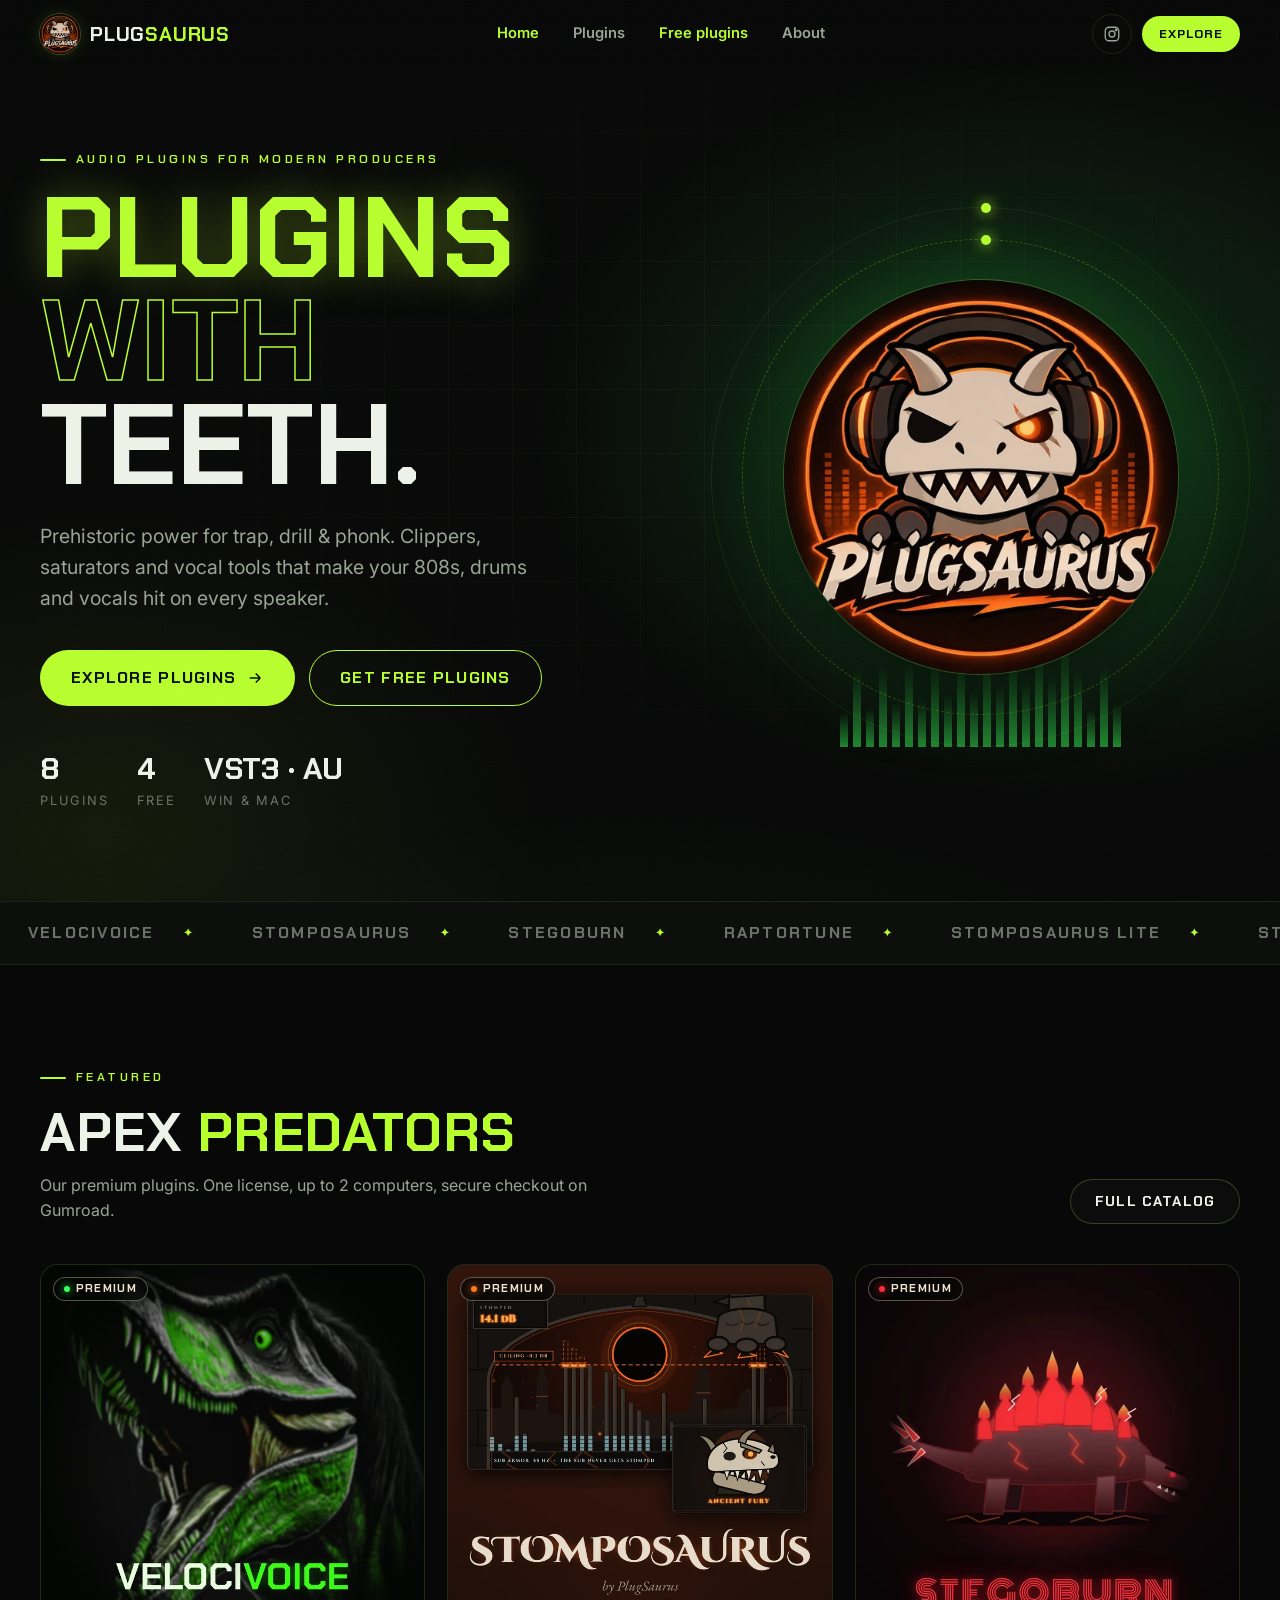
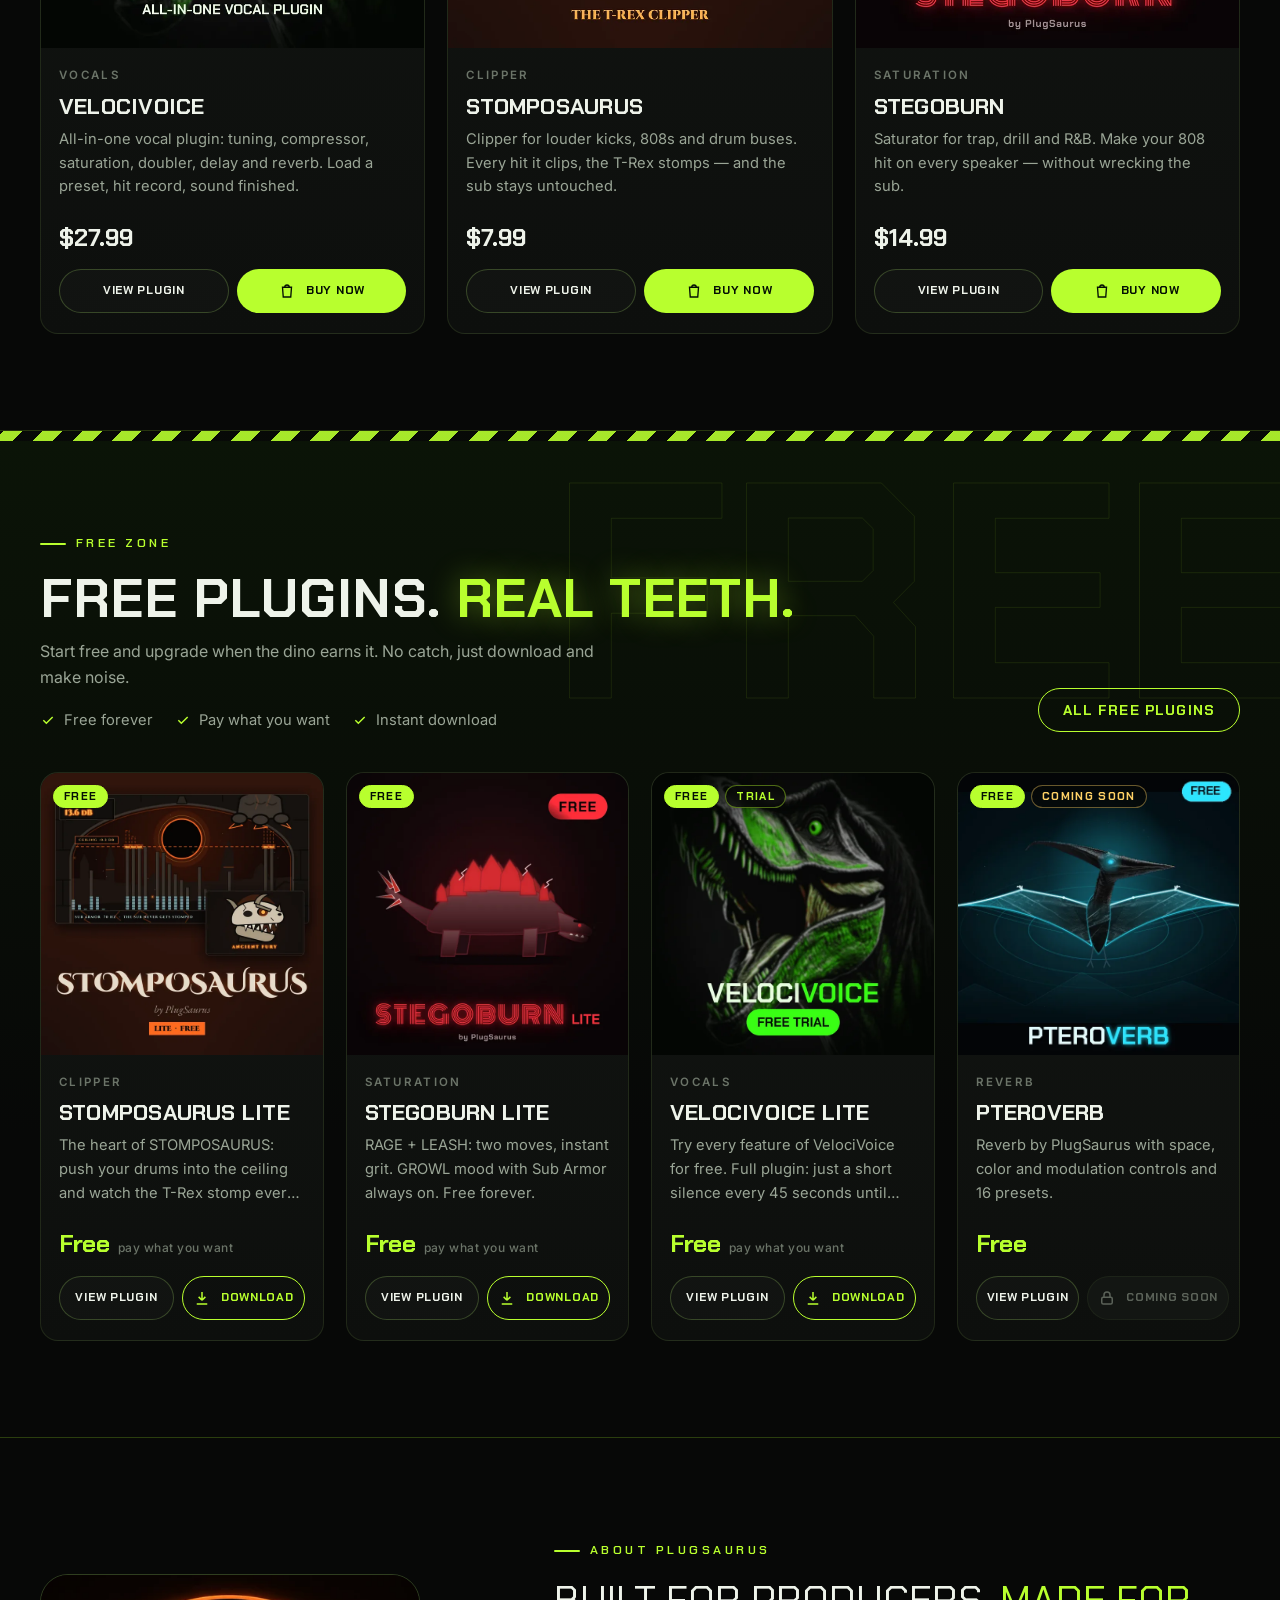
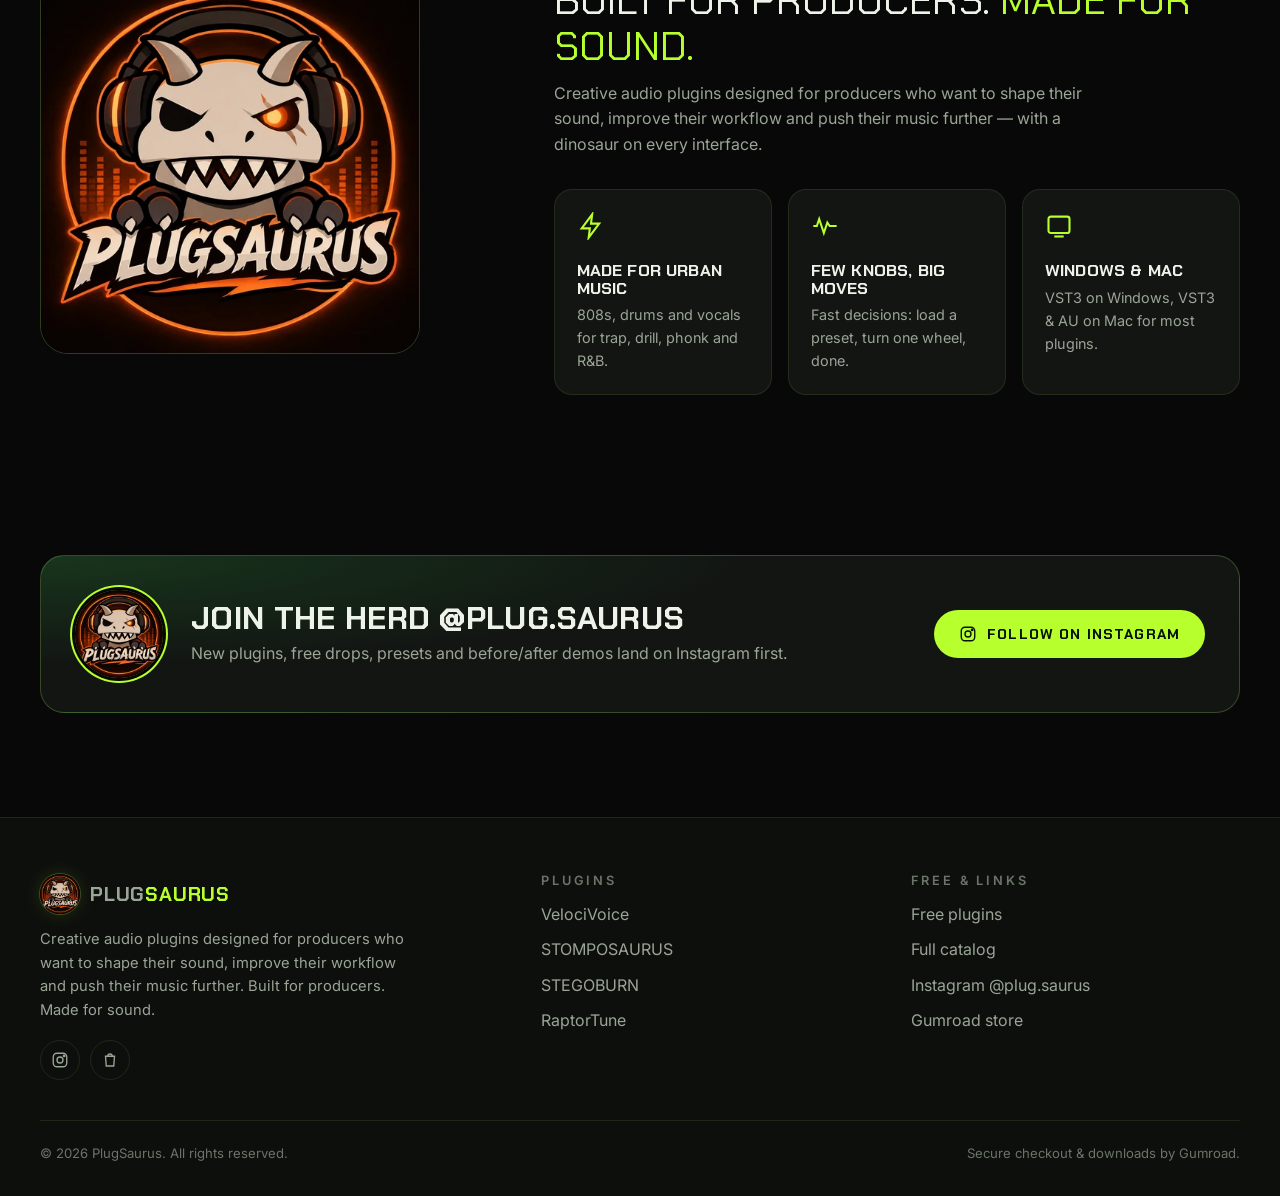
==== index.html @ f3024a9e "PlugSaurus web v1 Catalogo desde data/products.json, enlaces a Gumroad, seccion free, paginas de pro" ====
<!doctype html>
<html lang="en" class="no-js">
<head>
  <meta charset="utf-8">
  <meta name="viewport" content="width=device-width, initial-scale=1, viewport-fit=cover">
  <title>PlugSaurus — Audio plugins with teeth | VST3 & AU for trap, drill & phonk</title>
  <meta name="description" content="PlugSaurus makes dinosaur-powered audio plugins for trap, drill and phonk producers: clippers, saturators and vocal tools. Free plugins and premium VST3/AU for Windows & Mac.">
  <meta name="theme-color" content="#070807">
  <link rel="canonical" href="index.html">
  <meta property="og:type" content="website">
  <meta property="og:site_name" content="PlugSaurus">
  <meta property="og:title" content="PlugSaurus — Audio plugins with teeth">
  <meta property="og:description" content="Clippers, saturators and vocal plugins for trap, drill and phonk. Free & premium VST3/AU.">
  <meta property="og:image" content="assets/img/og-logo.jpg">
  <meta name="twitter:card" content="summary_large_image">
  <link rel="icon" type="image/png" href="assets/img/favicon.png">
  <link rel="apple-touch-icon" href="assets/img/apple-touch-icon.png">
  <link rel="preconnect" href="https://fonts.googleapis.com">
  <link rel="preconnect" href="https://fonts.gstatic.com" crossorigin>
  <link href="https://fonts.googleapis.com/css2?family=Chakra+Petch:wght@500;600;700&family=Inter:wght@400;500;600&display=swap" rel="stylesheet">
  <link rel="stylesheet" href="assets/css/styles.css">
  <link rel="preload" as="image" href="assets/img/logo-512.webp">
  <script type="application/ld+json">
  {"@context":"https://schema.org","@type":"Organization","name":"PlugSaurus","logo":"assets/img/logo-512.webp","sameAs":["https://www.instagram.com/plug.saurus/","https://dreamboyz.gumroad.com/"]}
  </script>
</head>
<body data-page="home">
  <a class="skip-link" href="#main">Skip to content</a>
  <header class="site-header" id="site-header"></header>

  <main id="main">
    <!-- HERO -->
    <section class="hero">
      <div class="hero-bg" aria-hidden="true"></div>
      <div class="container hero-grid">
        <div>
          <span class="eyebrow">Audio plugins for modern producers</span>
          <h1><span class="glow">Plugins</span><br><span class="outline">with</span> teeth.</h1>
          <p class="hero-lead">Prehistoric power for trap, drill &amp; phonk. Clippers, saturators and vocal tools that make your 808s, drums and vocals hit on every speaker.</p>
          <div class="hero-actions">
            <a class="btn btn-primary btn-lg" href="plugins.html">Explore plugins
              <svg viewBox="0 0 24 24" fill="none" stroke="currentColor" stroke-width="2" aria-hidden="true"><path d="M5 12h14m0 0-6-6m6 6-6 6"/></svg></a>
            <a class="btn btn-free btn-lg" href="free.html">Get free plugins</a>
          </div>
          <div class="hero-meta" id="hero-stats"></div>
        </div>
        <div class="hero-visual" aria-hidden="true">
          <div class="hero-ring r2"></div>
          <div class="hero-ring"></div>
          <div class="hero-logo"><img src="assets/img/logo-512.webp" alt="" width="512" height="512"></div>
          <div class="eq"></div>
        </div>
      </div>
    </section>

    <div class="marquee" aria-hidden="true"><div class="marquee-track" id="marquee"></div></div>

    <!-- DESTACADOS -->
    <section class="section">
      <div class="container">
        <div class="section-head">
          <div>
            <span class="eyebrow">Featured</span>
            <h2 class="section-title">Apex <span class="hl">predators</span></h2>
            <p class="section-sub">Our premium plugins. One license, up to 2 computers, secure checkout on Gumroad.</p>
          </div>
          <a class="btn btn-ghost" href="plugins.html">Full catalog</a>
        </div>
        <div class="grid grid-fit" id="featured-grid"><div class="skeleton"></div><div class="skeleton"></div><div class="skeleton"></div></div>
      </div>
    </section>

    <!-- FREE -->
    <section class="section free-zone">
      <div class="container">
        <div class="section-head">
          <div>
            <span class="eyebrow">Free zone</span>
            <h2 class="section-title">Free plugins. <span class="hl">Real teeth.</span></h2>
            <p class="section-sub">Start free and upgrade when the dino earns it. No catch, just download and make noise.</p>
            <div class="free-perks">
              <span><svg viewBox="0 0 24 24" fill="none" stroke="currentColor" stroke-width="2.2"><path d="m5 12.5 4.5 4.5L19 7.5"/></svg>Free forever</span>
              <span><svg viewBox="0 0 24 24" fill="none" stroke="currentColor" stroke-width="2.2"><path d="m5 12.5 4.5 4.5L19 7.5"/></svg>Pay what you want</span>
              <span><svg viewBox="0 0 24 24" fill="none" stroke="currentColor" stroke-width="2.2"><path d="m5 12.5 4.5 4.5L19 7.5"/></svg>Instant download</span>
            </div>
          </div>
          <a class="btn btn-free" href="free.html">All free plugins</a>
        </div>
        <div class="grid grid-fit" id="free-grid"></div>
      </div>
    </section>

    <!-- MARCA -->
    <section class="section" id="about">
      <div class="container about">
        <div class="about-badge reveal"><img src="assets/img/logo-512.webp" alt="PlugSaurus logo: dinosaur with headphones" width="512" height="512" loading="lazy"></div>
        <div class="reveal">
          <span class="eyebrow">About PlugSaurus</span>
          <p class="about-quote">Built for producers. <em>Made for sound.</em></p>
          <p class="section-sub">Creative audio plugins designed for producers who want to shape their sound, improve their workflow and push their music further — with a dinosaur on every interface.</p>
          <div class="pillars">
            <div class="pillar">
              <svg viewBox="0 0 24 24" fill="none" stroke="currentColor" stroke-width="1.8"><path d="M13 2 4 14h7l-1 8 9-12h-7l1-8Z"/></svg>
              <h3>Made for urban music</h3><p>808s, drums and vocals for trap, drill, phonk and R&amp;B.</p>
            </div>
            <div class="pillar">
              <svg viewBox="0 0 24 24" fill="none" stroke="currentColor" stroke-width="1.8"><path d="M2 12h3l2-6 4 12 3-9 2 3h6"/></svg>
              <h3>Few knobs, big moves</h3><p>Fast decisions: load a preset, turn one wheel, done.</p>
            </div>
            <div class="pillar">
              <svg viewBox="0 0 24 24" fill="none" stroke="currentColor" stroke-width="1.8"><rect x="3" y="4" width="18" height="14" rx="2"/><path d="M8 21h8"/></svg>
              <h3>Windows &amp; Mac</h3><p>VST3 on Windows, VST3 &amp; AU on Mac for most plugins.</p>
            </div>
          </div>
        </div>
      </div>
    </section>

    <!-- REDES -->
    <section class="section-sm">
      <div class="container" id="follow"></div>
    </section>
  </main>

  <footer class="site-footer" id="site-footer"></footer>

  <noscript><p style="text-align:center;padding:24px">Enable JavaScript to see the plugin catalog, or visit our <a href="https://dreamboyz.gumroad.com/" style="color:#b8ff2e">Gumroad store</a>.</p></noscript>
  <script src="assets/js/catalog.js" defer></script>
  <script src="assets/js/app.js" defer></script>
</body>
</html>
---- assets/css/styles.css ----
/* =========================================================
   PLUGSAURUS — hoja de estilos principal
   Colores de marca en :root. Para cambiar el verde, toca --lime.
   ========================================================= */
:root {
  --bg: #070807;
  --bg-2: #0d0f0d;
  --surface: #121512;
  --surface-2: #181c18;
  --line: rgba(190, 255, 120, 0.10);
  --line-strong: rgba(190, 255, 120, 0.22);
  --text: #eef3ea;
  --muted: #9aa596;
  --dim: #6b7468;
  --lime: #b8ff2e;
  --green: #39ff5a;
  --green-deep: #0f3d17;
  --bone: #efe3cf;
  --ember: #ff7a1a;
  --radius: 18px;
  --radius-sm: 10px;
  --shadow: 0 20px 60px -20px rgba(0, 0, 0, 0.8);
  --ease: cubic-bezier(.2, .7, .2, 1);
  --font-display: "Chakra Petch", "Arial Narrow", system-ui, sans-serif;
  --font-body: "Inter", system-ui, -apple-system, "Segoe UI", Roboto, sans-serif;
  --max: 1200px;
  color-scheme: dark;
}

*, *::before, *::after { box-sizing: border-box; }
html { scroll-behavior: smooth; -webkit-text-size-adjust: 100%; }
body {
  margin: 0;
  background: var(--bg);
  color: var(--text);
  font-family: var(--font-body);
  font-size: 16px;
  line-height: 1.6;
  -webkit-font-smoothing: antialiased;
  overflow-x: hidden;
}
body::before { /* grano sutil */
  content: ""; position: fixed; inset: 0; pointer-events: none; z-index: 100; opacity: .035;
  background-image: url("data:image/svg+xml,%3Csvg xmlns='http://www.w3.org/2000/svg' width='160' height='160'%3E%3Cfilter id='n'%3E%3CfeTurbulence type='fractalNoise' baseFrequency='.9' numOctaves='2'/%3E%3C/filter%3E%3Crect width='100%25' height='100%25' filter='url(%23n)'/%3E%3C/svg%3E");
}
img, video { max-width: 100%; display: block; }
a { color: inherit; text-decoration: none; }
button { font: inherit; color: inherit; }
h1, h2, h3, h4 { font-family: var(--font-display); line-height: 1.05; margin: 0; letter-spacing: .01em; }
p { margin: 0; }
:focus-visible { outline: 2px solid var(--lime); outline-offset: 3px; border-radius: 6px; }
::selection { background: var(--lime); color: #000; }

.container { width: min(100% - 32px, var(--max)); margin-inline: auto; }
[hidden] { display: none !important; }
.sr-only { position: absolute; width: 1px; height: 1px; overflow: hidden; clip: rect(0 0 0 0); white-space: nowrap; }
.skip-link { position: absolute; left: 16px; top: -60px; z-index: 200; background: var(--lime); color: #000; padding: 10px 16px; border-radius: 8px; font-weight: 700; }
.skip-link:focus { top: 12px; }

/* ---------- Header ---------- */
.site-header {
  position: sticky; top: 0; z-index: 50;
  backdrop-filter: blur(14px) saturate(140%);
  -webkit-backdrop-filter: blur(14px) saturate(140%);
  background: rgba(7, 8, 7, .72);
  border-bottom: 1px solid transparent;
  transition: border-color .3s, background .3s;
}
.site-header.scrolled { border-bottom-color: var(--line); background: rgba(7, 8, 7, .88); }
.nav { display: flex; align-items: center; justify-content: space-between; height: 68px; gap: 16px; }
.brand { display: flex; align-items: center; gap: 10px; font-family: var(--font-display); font-weight: 700; font-size: 1.25rem; letter-spacing: .04em; }
.brand img { width: 40px; height: 40px; border-radius: 50%; box-shadow: 0 0 0 1px var(--line-strong), 0 0 18px rgba(184, 255, 46, .15); }
.brand b { color: var(--lime); font-weight: 700; }
.nav-links { display: flex; align-items: center; gap: 6px; list-style: none; margin: 0; padding: 0; }
.nav-links a {
  display: block; padding: 8px 14px; border-radius: 999px; font-weight: 600; font-size: .92rem; color: var(--muted);
  transition: color .2s, background .2s;
}
.nav-links a:hover { color: var(--text); background: rgba(255,255,255,.04); }
.nav-links a[aria-current="page"] { color: var(--lime); }
.nav-links .free-link { color: var(--lime); }
.nav-cta { display: flex; align-items: center; gap: 10px; }
.icon-btn { display: inline-grid; place-items: center; width: 40px; height: 40px; border-radius: 50%; border: 1px solid var(--line); color: var(--muted); transition: .2s; background: none; cursor: pointer; }
.icon-btn:hover { color: var(--lime); border-color: var(--line-strong); }
.icon-btn svg { width: 18px; height: 18px; }
.menu-toggle { display: none; }

@media (max-width: 860px) {
  .menu-toggle { display: inline-grid; }
  .nav-links {
    position: fixed; inset: 68px 0 auto 0; flex-direction: column; align-items: stretch; gap: 0;
    background: var(--bg); border-bottom: 1px solid var(--line); padding: 8px 16px 20px; box-shadow: 0 30px 60px rgba(0,0,0,.6);
    transform: translateY(-8px); opacity: 0; pointer-events: none; transition: .25s var(--ease);
  }
  .nav-links.open { transform: none; opacity: 1; pointer-events: auto; }
  .nav-links a { padding: 14px 8px; border-radius: 8px; font-size: 1.05rem; border-bottom: 1px solid var(--line); }
  .nav-cta .hide-sm { display: none; }
}

/* ---------- Botones ---------- */
.btn {
  --c: var(--lime);
  position: relative; display: inline-flex; align-items: center; justify-content: center; gap: 10px;
  padding: 14px 24px; border-radius: 999px; border: 1px solid transparent;
  font-family: var(--font-display); font-weight: 700; letter-spacing: .08em; text-transform: uppercase; font-size: .9rem;
  cursor: pointer; transition: transform .2s var(--ease), box-shadow .25s, background .2s, color .2s, border-color .2s;
  white-space: nowrap; line-height: 1;
}
.btn svg { width: 18px; height: 18px; flex: none; }
.btn-primary { background: var(--c); color: #041004; box-shadow: 0 0 0 0 rgba(184,255,46,0); }
.btn-primary:hover { transform: translateY(-2px); box-shadow: 0 10px 30px -8px var(--c); }
.btn-ghost { border-color: var(--line-strong); color: var(--text); background: rgba(255,255,255,.02); }
.btn-ghost:hover { border-color: var(--c); color: var(--c); transform: translateY(-2px); }
.btn-free { background: transparent; color: var(--lime); border: 1.5px solid var(--lime); }
.btn-free:hover { background: var(--lime); color: #041004; transform: translateY(-2px); box-shadow: 0 10px 30px -8px var(--lime); }
.btn-sm { padding: 11px 16px; font-size: .78rem; }
.btn-lg { padding: 18px 30px; font-size: 1rem; }
.btn[aria-disabled="true"] { opacity: .55; cursor: not-allowed; pointer-events: none; background: var(--surface-2); color: var(--muted); border-color: var(--line); box-shadow: none; }
.btn-block { width: 100%; }

/* ---------- Badges ---------- */
.badge {
  display: inline-flex; align-items: center; gap: 6px; padding: 5px 10px; border-radius: 999px;
  font-family: var(--font-display); font-weight: 700; font-size: .7rem; letter-spacing: .12em; text-transform: uppercase; line-height: 1;
  border: 1px solid var(--line-strong); color: var(--muted); background: rgba(7,8,7,.7); backdrop-filter: blur(6px);
}
.badge-free { background: var(--lime); color: #041004; border-color: var(--lime); }
.badge-premium { color: var(--bone); border-color: rgba(239, 227, 207, .35); }
.badge-premium::before { content: ""; width: 6px; height: 6px; border-radius: 50%; background: var(--accent, var(--lime)); box-shadow: 0 0 8px var(--accent, var(--lime)); }
.badge-soon { color: #ffd166; border-color: rgba(255, 209, 102, .4); }
.badge-trial { color: var(--lime); border-color: rgba(184,255,46,.4); }

/* ---------- Secciones ---------- */
.section { padding: 96px 0; position: relative; }
.section-sm { padding: 64px 0; }
.eyebrow {
  display: inline-flex; align-items: center; gap: 10px; color: var(--lime);
  font-family: var(--font-display); font-weight: 600; letter-spacing: .28em; text-transform: uppercase; font-size: .78rem; margin-bottom: 16px;
}
.eyebrow::before { content: ""; width: 26px; height: 2px; background: currentColor; border-radius: 2px; }
.section-head { display: flex; align-items: end; justify-content: space-between; gap: 24px; margin-bottom: 40px; flex-wrap: wrap; }
.section-title { font-size: clamp(2rem, 4.6vw, 3.4rem); text-transform: uppercase; }
.section-title .hl { color: var(--lime); }
.section-sub { color: var(--muted); max-width: 560px; margin-top: 12px; }

/* ---------- Hero ---------- */
.hero { position: relative; min-height: calc(100svh - 68px); display: grid; align-items: center; overflow: hidden; padding: 56px 0 72px; }
.hero-bg { position: absolute; inset: 0; z-index: -1; }
.hero-bg::before {
  content: ""; position: absolute; inset: -20%;
  background:
    radial-gradient(40% 45% at 72% 45%, rgba(57, 255, 90, .16), transparent 70%),
    radial-gradient(35% 40% at 20% 80%, rgba(184, 255, 46, .07), transparent 70%),
    radial-gradient(60% 60% at 50% 120%, rgba(57, 255, 90, .10), transparent 70%);
  animation: drift 18s ease-in-out infinite alternate;
}
.hero-bg::after { /* rejilla */
  content: ""; position: absolute; inset: 0;
  background-image: linear-gradient(var(--line) 1px, transparent 1px), linear-gradient(90deg, var(--line) 1px, transparent 1px);
  background-size: 64px 64px; opacity: .35;
  mask-image: radial-gradient(70% 60% at 60% 40%, #000 20%, transparent 75%);
  -webkit-mask-image: radial-gradient(70% 60% at 60% 40%, #000 20%, transparent 75%);
}
@keyframes drift { to { transform: translate3d(-3%, 2%, 0) scale(1.05); } }
.hero-grid { display: grid; grid-template-columns: 1.1fr .9fr; gap: 48px; align-items: center; }
.hero h1 { font-size: clamp(3rem, 9vw, 7.2rem); text-transform: uppercase; line-height: .9; letter-spacing: -.005em; }
.hero h1 .outline { color: transparent; -webkit-text-stroke: 1.5px var(--lime); }
.hero h1 .glow { color: var(--lime); text-shadow: 0 0 40px rgba(184, 255, 46, .35); }
.hero-lead { color: var(--muted); font-size: clamp(1.05rem, 1.6vw, 1.22rem); max-width: 520px; margin: 24px 0 36px; }
.hero-actions { display: flex; gap: 14px; flex-wrap: wrap; }
.hero-meta { display: flex; gap: 28px; margin-top: 48px; flex-wrap: wrap; }
.hero-meta div { display: flex; flex-direction: column; }
.hero-meta strong { font-family: var(--font-display); font-size: 1.9rem; color: var(--text); line-height: 1; }
.hero-meta span { color: var(--dim); font-size: .8rem; letter-spacing: .14em; text-transform: uppercase; margin-top: 6px; }

.hero-visual { position: relative; aspect-ratio: 1; max-width: 520px; justify-self: center; width: 100%; }
.hero-logo {
  position: absolute; inset: 12%; border-radius: 50%; overflow: hidden;
  box-shadow: 0 0 0 1px var(--line-strong), 0 30px 80px -20px rgba(0,0,0,.9), 0 0 120px -20px rgba(57,255,90,.35);
  animation: float 7s ease-in-out infinite;
}
.hero-logo img { width: 100%; height: 100%; object-fit: cover; }
.hero-ring { position: absolute; inset: 4%; border-radius: 50%; border: 1px dashed rgba(184,255,46,.25); animation: spin 60s linear infinite; }
.hero-ring.r2 { inset: -2%; border-style: solid; border-color: rgba(184,255,46,.08); animation-duration: 90s; animation-direction: reverse; }
.hero-ring::after { content: ""; position: absolute; top: -5px; left: 50%; width: 10px; height: 10px; border-radius: 50%; background: var(--lime); box-shadow: 0 0 14px var(--lime); }
.eq { position: absolute; left: 0; right: 0; bottom: -2%; height: 22%; display: flex; align-items: end; justify-content: center; gap: 5px; z-index: -1; opacity: .5; }
.eq i { width: 8px; background: linear-gradient(to top, var(--green), transparent); border-radius: 3px 3px 0 0; animation: eq 1.4s ease-in-out infinite alternate; transform-origin: bottom; }
@keyframes eq { from { transform: scaleY(.15); } to { transform: scaleY(1); } }
@keyframes float { 50% { transform: translateY(-12px); } }
@keyframes spin { to { transform: rotate(360deg); } }

@media (max-width: 900px) {
  .hero { min-height: auto; padding-top: 32px; }
  .hero-grid { grid-template-columns: 1fr; gap: 24px; }
  .hero-visual { order: -1; max-width: 300px; }
  .hero-meta { gap: 20px; margin-top: 36px; }
}

/* ---------- Marquee ---------- */
.marquee { border-block: 1px solid var(--line); overflow: hidden; background: var(--bg-2); }
.marquee-track { display: flex; width: max-content; animation: marquee 32s linear infinite; }
.marquee span { font-family: var(--font-display); font-weight: 700; text-transform: uppercase; letter-spacing: .14em; padding: 18px 28px; color: var(--dim); white-space: nowrap; display: inline-flex; align-items: center; gap: 28px; }
.marquee span::after { content: "✦"; color: var(--lime); font-size: .8rem; }
@keyframes marquee { to { transform: translateX(-50%); } }

/* ---------- Tarjetas de producto ---------- */
.grid { display: grid; grid-template-columns: repeat(auto-fill, minmax(260px, 1fr)); gap: 22px; }
.grid-fit { grid-template-columns: repeat(auto-fit, minmax(250px, 1fr)); }
.card {
  --accent: var(--lime);
  position: relative; display: flex; flex-direction: column; border-radius: var(--radius);
  background: linear-gradient(180deg, var(--surface), var(--bg-2));
  border: 1px solid var(--line); overflow: hidden;
  transition: transform .35s var(--ease), border-color .35s, box-shadow .35s;
  isolation: isolate;
}
.card::before { /* brillo del color del plugin */
  content: ""; position: absolute; inset: -1px; z-index: -1; border-radius: inherit; opacity: 0; transition: opacity .35s;
  background: radial-gradient(120% 60% at 50% 0%, color-mix(in srgb, var(--accent) 22%, transparent), transparent 60%);
}
.card:hover { transform: translateY(-6px); border-color: color-mix(in srgb, var(--accent) 45%, transparent); box-shadow: 0 24px 60px -24px color-mix(in srgb, var(--accent) 45%, transparent); }
.card:hover::before { opacity: 1; }
.card-media { position: relative; aspect-ratio: 1; overflow: hidden; background: #000; }
.card-media img { width: 100%; height: 100%; object-fit: cover; transition: transform .6s var(--ease), filter .4s; }
.card:hover .card-media img { transform: scale(1.06); }
.card-badges { position: absolute; top: 12px; left: 12px; right: 12px; display: flex; justify-content: space-between; gap: 8px; z-index: 2; }
.card-badges .left { display: flex; gap: 6px; flex-wrap: wrap; }
.card-body { display: flex; flex-direction: column; gap: 10px; padding: 18px 18px 20px; flex: 1; }
.card-cat { color: var(--dim); font-size: .72rem; letter-spacing: .2em; text-transform: uppercase; font-weight: 600; }
.card-title { font-size: 1.4rem; text-transform: uppercase; }
.card-title a::after { content: ""; position: absolute; inset: 0; z-index: 1; } /* toda la tarjeta clicable */
.card-desc { color: var(--muted); font-size: .92rem; display: -webkit-box; -webkit-line-clamp: 3; -webkit-box-orient: vertical; overflow: hidden; }
.card-foot { margin-top: auto; padding-top: 10px; display: flex; flex-direction: column; gap: 12px; }
.price { font-family: var(--font-display); font-weight: 700; font-size: 1.5rem; color: var(--text); display: flex; align-items: baseline; gap: 8px; }
.price small { font-family: var(--font-body); font-size: .75rem; color: var(--dim); font-weight: 500; letter-spacing: .04em; }
.price.free { color: var(--lime); }
.card-actions { display: grid; grid-template-columns: 1fr 1fr; gap: 8px; position: relative; z-index: 2; }
.card-actions .btn { padding: 12px 10px; font-size: .74rem; letter-spacing: .06em; }

/* ---------- Filtros ---------- */
.filters { display: flex; flex-wrap: wrap; gap: 10px; align-items: center; margin-bottom: 28px; }
.filter-group { display: flex; flex-wrap: wrap; gap: 8px; }
.chip {
  padding: 9px 16px; border-radius: 999px; border: 1px solid var(--line); background: var(--surface); color: var(--muted);
  font-weight: 600; font-size: .86rem; cursor: pointer; transition: .2s; display: inline-flex; gap: 8px; align-items: center;
}
.chip:hover { color: var(--text); border-color: var(--line-strong); }
.chip[aria-pressed="true"] { background: var(--lime); color: #041004; border-color: var(--lime); }
.chip .n { font-size: .74rem; opacity: .7; }
.filter-sep { width: 1px; height: 26px; background: var(--line); margin: 0 6px; }
.search { margin-left: auto; position: relative; }
.search input {
  background: var(--surface); border: 1px solid var(--line); color: var(--text); border-radius: 999px; padding: 10px 16px 10px 40px; width: 220px; font: inherit; font-size: .9rem;
}
.search input:focus { outline: none; border-color: var(--lime); }
.search svg { position: absolute; left: 14px; top: 50%; transform: translateY(-50%); width: 16px; color: var(--dim); }
.empty { text-align: center; padding: 60px 0; color: var(--muted); }
@media (max-width: 700px) { .search { margin-left: 0; width: 100%; } .search input { width: 100%; } .filter-sep { display: none; } }

/* ---------- Bloque marca ---------- */
.about { display: grid; grid-template-columns: .8fr 1.2fr; gap: 56px; align-items: center; }
.about-quote { font-family: var(--font-display); font-size: clamp(1.6rem, 3.2vw, 2.5rem); line-height: 1.15; text-transform: uppercase; }
.about-quote em { font-style: normal; color: var(--lime); }
.pillars { display: grid; grid-template-columns: repeat(3, 1fr); gap: 16px; margin-top: 32px; }
.pillar { padding: 22px; border-radius: var(--radius); background: var(--surface); border: 1px solid var(--line); transition: border-color .3s, transform .3s var(--ease); }
.pillar:hover { border-color: var(--line-strong); transform: translateY(-3px); }
.pillar svg { width: 28px; height: 28px; color: var(--lime); margin-bottom: 14px; }
.pillar h3 { font-size: 1.05rem; text-transform: uppercase; margin-bottom: 6px; }
.pillar p { color: var(--muted); font-size: .9rem; }
.about-badge { position: relative; aspect-ratio: 1; max-width: 380px; border-radius: 28px; overflow: hidden; border: 1px solid var(--line-strong); }
.about-badge img { width: 100%; height: 100%; object-fit: cover; }
@media (max-width: 900px) { .about { grid-template-columns: 1fr; gap: 32px; } .pillars { grid-template-columns: 1fr; } .about-badge { max-width: 260px; } }

/* ---------- Zona FREE (identidad propia) ---------- */
.free-zone { background: linear-gradient(180deg, #0b1407, #070807 70%); border-block: 1px solid rgba(184,255,46,.18); overflow: hidden; }
.free-zone::before { /* cinta tipo precinto */
  content: ""; position: absolute; left: 0; right: 0; top: 0; height: 10px;
  background: repeating-linear-gradient(-45deg, var(--lime) 0 14px, #070807 14px 28px); opacity: .9;
}
.free-zone::after {
  content: "FREE"; position: absolute; right: -2%; top: 40px; font-family: var(--font-display); font-weight: 700;
  font-size: clamp(8rem, 24vw, 22rem); line-height: .8; color: transparent; -webkit-text-stroke: 1px rgba(184,255,46,.09); pointer-events: none; z-index: 0;
}
.free-zone > .container { position: relative; z-index: 1; }
.free-zone .section-title .hl { text-shadow: 0 0 30px rgba(184,255,46,.4); }
.free-perks { display: flex; flex-wrap: wrap; gap: 10px 22px; margin-top: 18px; color: var(--muted); font-size: .92rem; }
.free-perks span { display: inline-flex; align-items: center; gap: 8px; }
.free-perks svg { width: 16px; height: 16px; color: var(--lime); }

/* Tarjeta FREE grande (pagina Free) */
.free-card {
  --accent: var(--lime);
  display: grid; grid-template-columns: 1.15fr 1fr; border-radius: 24px; overflow: hidden;
  border: 1px solid rgba(184,255,46,.2); background: linear-gradient(135deg, #0e1709, #0a0b0a 60%);
  transition: transform .35s var(--ease), box-shadow .35s, border-color .35s;
}
.free-card + .free-card { margin-top: 28px; }
.free-card:hover { transform: translateY(-4px); border-color: color-mix(in srgb, var(--accent) 50%, transparent); box-shadow: 0 30px 70px -30px color-mix(in srgb, var(--accent) 50%, transparent); }
.free-card-media { position: relative; background: #000; min-height: 260px; }
.free-card-media img { width: 100%; height: 100%; object-fit: cover; }
.free-card-body { padding: 34px; display: flex; flex-direction: column; gap: 14px; }
.free-card-body h2 { font-size: clamp(1.7rem, 3vw, 2.4rem); text-transform: uppercase; }
.free-card-body .feat { list-style: none; padding: 0; margin: 4px 0 8px; display: grid; gap: 8px; }
.free-card-body .feat li { display: flex; gap: 10px; color: var(--muted); font-size: .93rem; }
.free-card-body .feat svg { flex: none; width: 18px; height: 18px; color: var(--lime); margin-top: 3px; }
.free-card-body .actions { display: flex; gap: 10px; flex-wrap: wrap; margin-top: auto; }
.free-card .upgrade { font-size: .86rem; color: var(--dim); }
.free-card .upgrade a { color: var(--text); border-bottom: 1px solid var(--line-strong); }
.free-card .upgrade a:hover { color: var(--lime); border-color: var(--lime); }
@media (max-width: 860px) { .free-card { grid-template-columns: 1fr; } .free-card-body { padding: 24px; } .free-card-media { min-height: 0; aspect-ratio: 16/9; } }

/* ---------- CTA Instagram ---------- */
.follow {
  display: grid; grid-template-columns: auto 1fr auto; gap: 28px; align-items: center; padding: 34px; border-radius: 24px;
  background: radial-gradient(120% 140% at 0% 0%, rgba(57,255,90,.14), transparent 50%), var(--surface);
  border: 1px solid var(--line-strong);
}
.follow img { width: 88px; height: 88px; border-radius: 50%; box-shadow: 0 0 0 3px var(--bg), 0 0 0 5px var(--lime); }
.follow h3 { font-size: clamp(1.4rem, 2.6vw, 2rem); text-transform: uppercase; }
.follow p { color: var(--muted); margin-top: 6px; }
@media (max-width: 760px) { .follow { grid-template-columns: 1fr; text-align: center; justify-items: center; padding: 28px 20px; } }

/* ---------- Pagina de producto ---------- */
.crumbs { display: flex; gap: 8px; color: var(--dim); font-size: .85rem; padding: 24px 0 0; flex-wrap: wrap; }
.crumbs a:hover { color: var(--lime); }
.product-hero { --accent: var(--lime); position: relative; padding: 28px 0 64px; }
.product-hero::before {
  content: ""; position: absolute; inset: -80px 0 0; z-index: -1; pointer-events: none;
  background: radial-gradient(50% 50% at 30% 30%, color-mix(in srgb, var(--accent) 16%, transparent), transparent 70%);
}
.product-grid { display: grid; grid-template-columns: 1.35fr 1fr; gap: 48px; align-items: start; }
.gallery-main { position: relative; border-radius: var(--radius); overflow: hidden; border: 1px solid var(--line); background: #000; aspect-ratio: 16/9; box-shadow: var(--shadow); }
.gallery-main img { width: 100%; height: 100%; object-fit: contain; transition: opacity .3s; }
.gallery-thumbs { display: flex; gap: 10px; margin-top: 12px; overflow-x: auto; padding-bottom: 4px; }
.gallery-thumbs button { flex: none; width: 110px; aspect-ratio: 16/9; border-radius: 10px; overflow: hidden; border: 2px solid transparent; padding: 0; background: #000; cursor: pointer; opacity: .6; transition: .2s; }
.gallery-thumbs button:hover { opacity: 1; }
.gallery-thumbs button[aria-current="true"] { border-color: var(--accent); opacity: 1; }
.gallery-thumbs img { width: 100%; height: 100%; object-fit: cover; }
.product-info { position: sticky; top: 92px; display: flex; flex-direction: column; gap: 18px; }
.product-info h1 { font-size: clamp(2.4rem, 5vw, 3.8rem); text-transform: uppercase; }
.product-tagline { font-family: var(--font-display); color: var(--accent); font-size: 1.15rem; text-transform: uppercase; letter-spacing: .04em; }
.product-desc { color: var(--muted); }
.buy-box { padding: 22px; border-radius: var(--radius); background: var(--surface); border: 1px solid var(--line); display: flex; flex-direction: column; gap: 14px; }
.buy-box .price { font-size: 2.2rem; }
.buy-box .secure { display: flex; gap: 8px; align-items: center; color: var(--dim); font-size: .8rem; }
.buy-box .secure svg { width: 15px; height: 15px; }
.buy-box .alt { font-size: .88rem; color: var(--muted); }
.buy-box .alt a { color: var(--lime); font-weight: 600; }
.chips { display: flex; flex-wrap: wrap; gap: 8px; }
.tag { padding: 6px 12px; border-radius: 8px; background: var(--surface-2); border: 1px solid var(--line); font-size: .8rem; color: var(--muted); font-weight: 500; }
.tag.os { color: var(--text); }
@media (max-width: 960px) { .product-grid { grid-template-columns: 1fr; gap: 28px; } .product-info { position: static; } }

.detail-grid { display: grid; grid-template-columns: 1.2fr 1fr; gap: 28px; }
.panel { padding: 30px; border-radius: var(--radius); background: var(--surface); border: 1px solid var(--line); }
.panel h2 { font-size: 1.4rem; text-transform: uppercase; margin-bottom: 18px; display: flex; align-items: center; gap: 12px; }
.panel h2::before { content: ""; width: 10px; height: 10px; border-radius: 2px; background: var(--accent, var(--lime)); transform: rotate(45deg); box-shadow: 0 0 12px var(--accent, var(--lime)); }
.features { list-style: none; padding: 0; margin: 0; display: grid; gap: 12px; }
.features li { display: flex; gap: 12px; color: var(--muted); }
.features li svg { flex: none; width: 20px; height: 20px; color: var(--accent, var(--lime)); margin-top: 2px; }
.features li strong { color: var(--text); font-weight: 600; }
.spec { display: grid; gap: 16px; }
.spec dt { color: var(--dim); font-size: .74rem; letter-spacing: .2em; text-transform: uppercase; font-weight: 600; margin-bottom: 6px; }
.spec dd { margin: 0; }
.note { font-size: .86rem; color: var(--muted); padding: 12px 14px; border-radius: 10px; background: rgba(255, 209, 102, .06); border: 1px solid rgba(255, 209, 102, .18); }
@media (max-width: 860px) { .detail-grid { grid-template-columns: 1fr; } .panel { padding: 22px; } }

.videos { display: flex; flex-wrap: wrap; gap: 20px; align-items: flex-start; }
.video-card { border-radius: var(--radius); overflow: hidden; background: #000; border: 1px solid var(--line); margin: 0; }
.video-card video { width: 100%; background: #000; }
.video-card.vertical { width: min(300px, 100%); }
.video-card.vertical video { aspect-ratio: 9/16; object-fit: cover; }
.video-card.horizontal { flex: 1 1 520px; max-width: 820px; }
.video-card.horizontal video { aspect-ratio: 16/9; }
.video-card figcaption { padding: 12px 16px; font-size: .86rem; color: var(--muted); font-weight: 500; }
@media (max-width: 640px) { .video-card.vertical { width: calc(50% - 10px); } .video-card.vertical:only-child { width: min(300px, 100%); } }

.tabs { display: inline-flex; gap: 4px; padding: 4px; border-radius: 999px; background: var(--bg-2); border: 1px solid var(--line); margin-bottom: 18px; }
.tabs button { border: 0; background: none; padding: 8px 18px; border-radius: 999px; cursor: pointer; color: var(--muted); font-weight: 600; font-size: .88rem; }
.tabs button[aria-selected="true"] { background: var(--accent, var(--lime)); color: #041004; }
.steps { counter-reset: s; list-style: none; padding: 0; margin: 0; display: grid; gap: 14px; }
.steps li { counter-increment: s; display: grid; grid-template-columns: 34px 1fr; gap: 12px; color: var(--muted); }
.steps li::before { content: counter(s); display: grid; place-items: center; width: 30px; height: 30px; border-radius: 8px; background: var(--surface-2); border: 1px solid var(--line-strong); color: var(--text); font-family: var(--font-display); font-weight: 700; }
.steps strong { color: var(--text); }

.sticky-buy {
  position: fixed; left: 0; right: 0; bottom: 0; z-index: 40; padding: 12px 16px calc(12px + env(safe-area-inset-bottom));
  background: rgba(7,8,7,.94); backdrop-filter: blur(10px); border-top: 1px solid var(--line);
  display: none; align-items: center; justify-content: space-between; gap: 12px; transform: translateY(100%); transition: transform .3s var(--ease);
}
.sticky-buy.show { transform: none; }
.sticky-buy .name { font-family: var(--font-display); font-weight: 700; text-transform: uppercase; line-height: 1.1; }
.sticky-buy .price { font-size: 1.05rem; }
@media (max-width: 960px) { .sticky-buy { display: flex; } body.has-sticky { padding-bottom: 76px; } }

/* ---------- Footer ---------- */
.site-footer { border-top: 1px solid var(--line); padding: 56px 0 32px; background: var(--bg-2); margin-top: 40px; }
.footer-grid { display: grid; grid-template-columns: 1.4fr 1fr 1fr; gap: 40px; }
.footer-grid h4 { font-size: .8rem; letter-spacing: .22em; text-transform: uppercase; color: var(--dim); margin-bottom: 14px; font-family: var(--font-body); font-weight: 600; }
.footer-grid ul { list-style: none; padding: 0; margin: 0; display: grid; gap: 10px; }
.footer-grid a { color: var(--muted); transition: color .2s; }
.footer-grid a:hover { color: var(--lime); }
.footer-about p { color: var(--muted); font-size: .92rem; margin-top: 14px; max-width: 380px; }
.socials { display: flex; gap: 10px; margin-top: 18px; }
.footer-bottom { margin-top: 40px; padding-top: 22px; border-top: 1px solid var(--line); display: flex; justify-content: space-between; gap: 16px; flex-wrap: wrap; color: var(--dim); font-size: .82rem; }
@media (max-width: 760px) { .footer-grid { grid-template-columns: 1fr 1fr; } .footer-about { grid-column: 1 / -1; } }

/* ---------- Page header (catalogo / free) ---------- */
.page-head { padding: 64px 0 40px; position: relative; }
.page-head h1 { font-size: clamp(2.6rem, 7vw, 5.4rem); text-transform: uppercase; line-height: .95; }
.page-head h1 .hl { color: var(--lime); }
.page-head p { color: var(--muted); max-width: 620px; margin-top: 18px; font-size: 1.08rem; }

/* ---------- Reveal ---------- */
.reveal { opacity: 0; transform: translateY(24px); transition: opacity .8s var(--ease), transform .8s var(--ease); }
.reveal.in { opacity: 1; transform: none; }
.no-js .reveal, .no-io .reveal { opacity: 1; transform: none; }

/* ---------- Skeleton ---------- */
.skeleton { border-radius: var(--radius); background: linear-gradient(90deg, var(--surface) 0%, var(--surface-2) 50%, var(--surface) 100%); background-size: 200% 100%; animation: sk 1.4s infinite; min-height: 420px; border: 1px solid var(--line); }
@keyframes sk { to { background-position: -200% 0; } }

.error-box { padding: 40px; text-align: center; border: 1px dashed var(--line-strong); border-radius: var(--radius); color: var(--muted); }

@media (prefers-reduced-motion: reduce) {
  *, *::before, *::after { animation: none !important; transition: none !important; scroll-behavior: auto !important; }
  .reveal { opacity: 1; transform: none; }
}
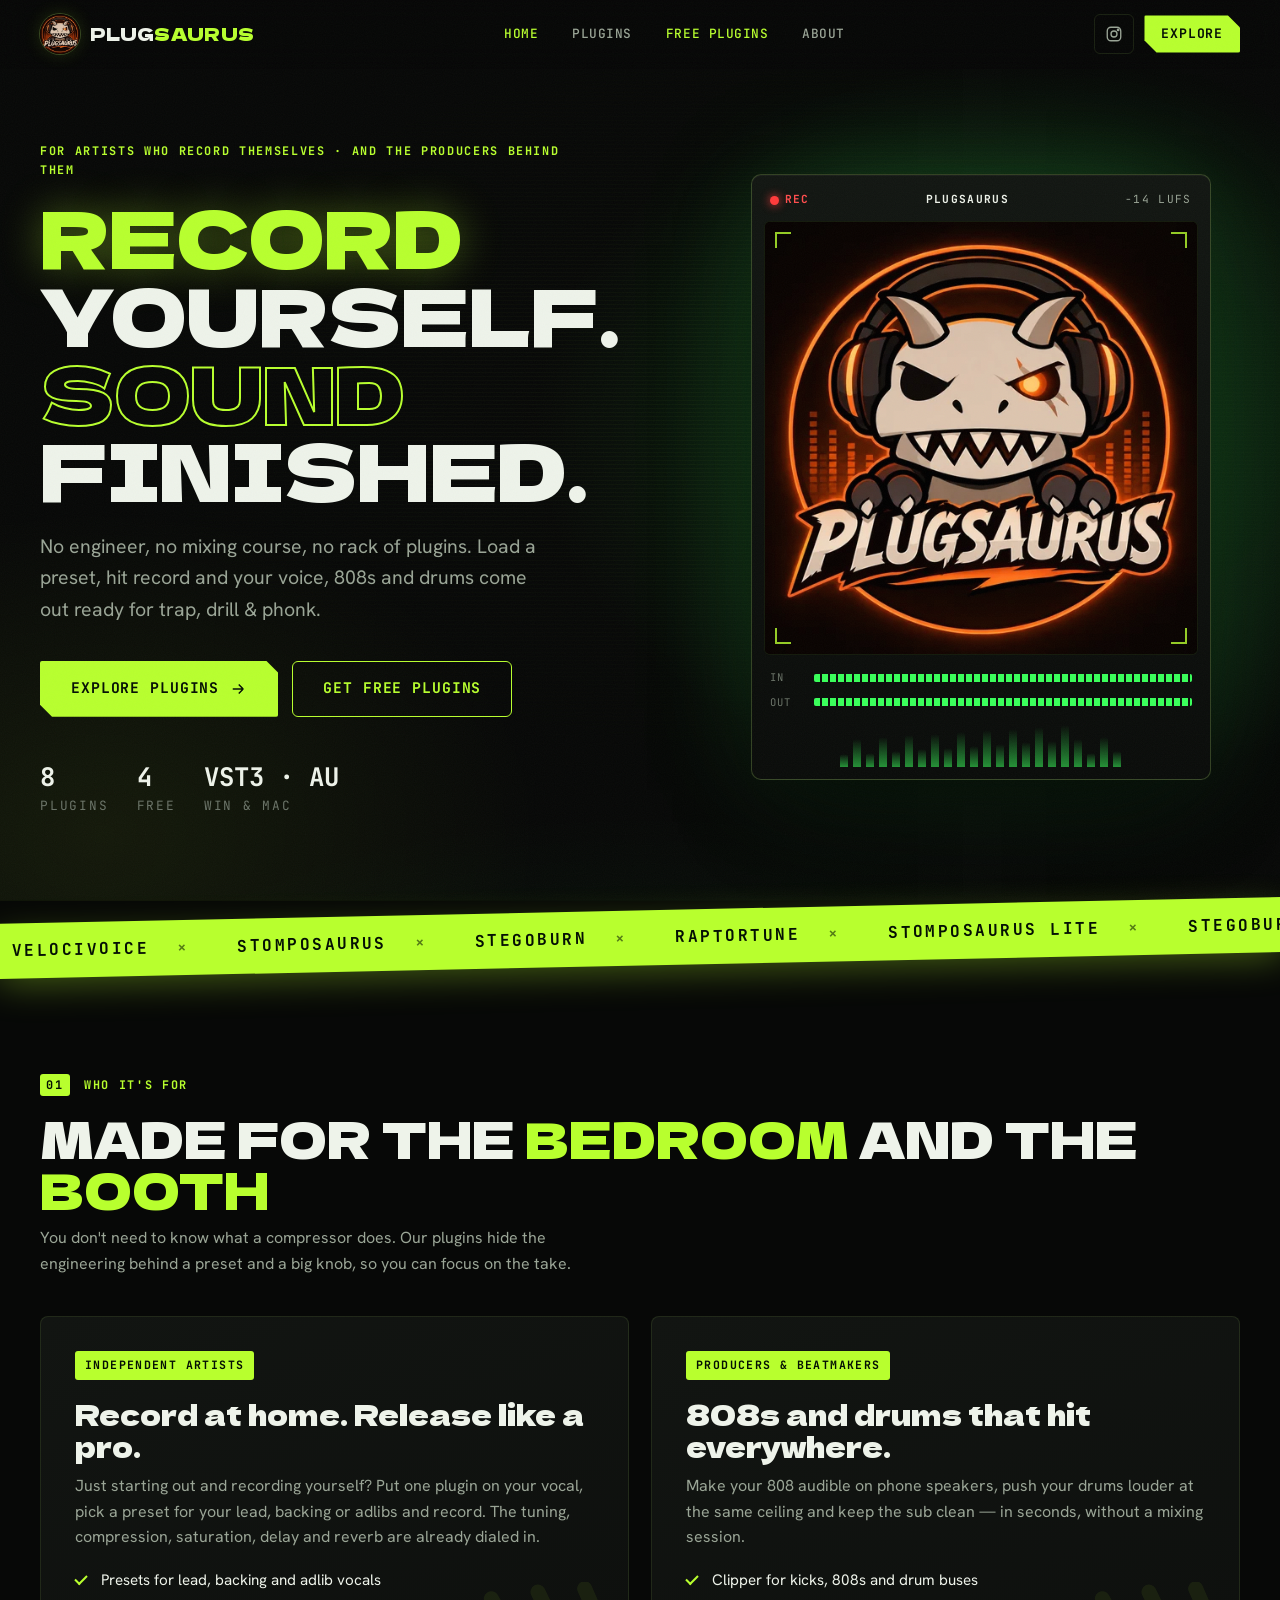
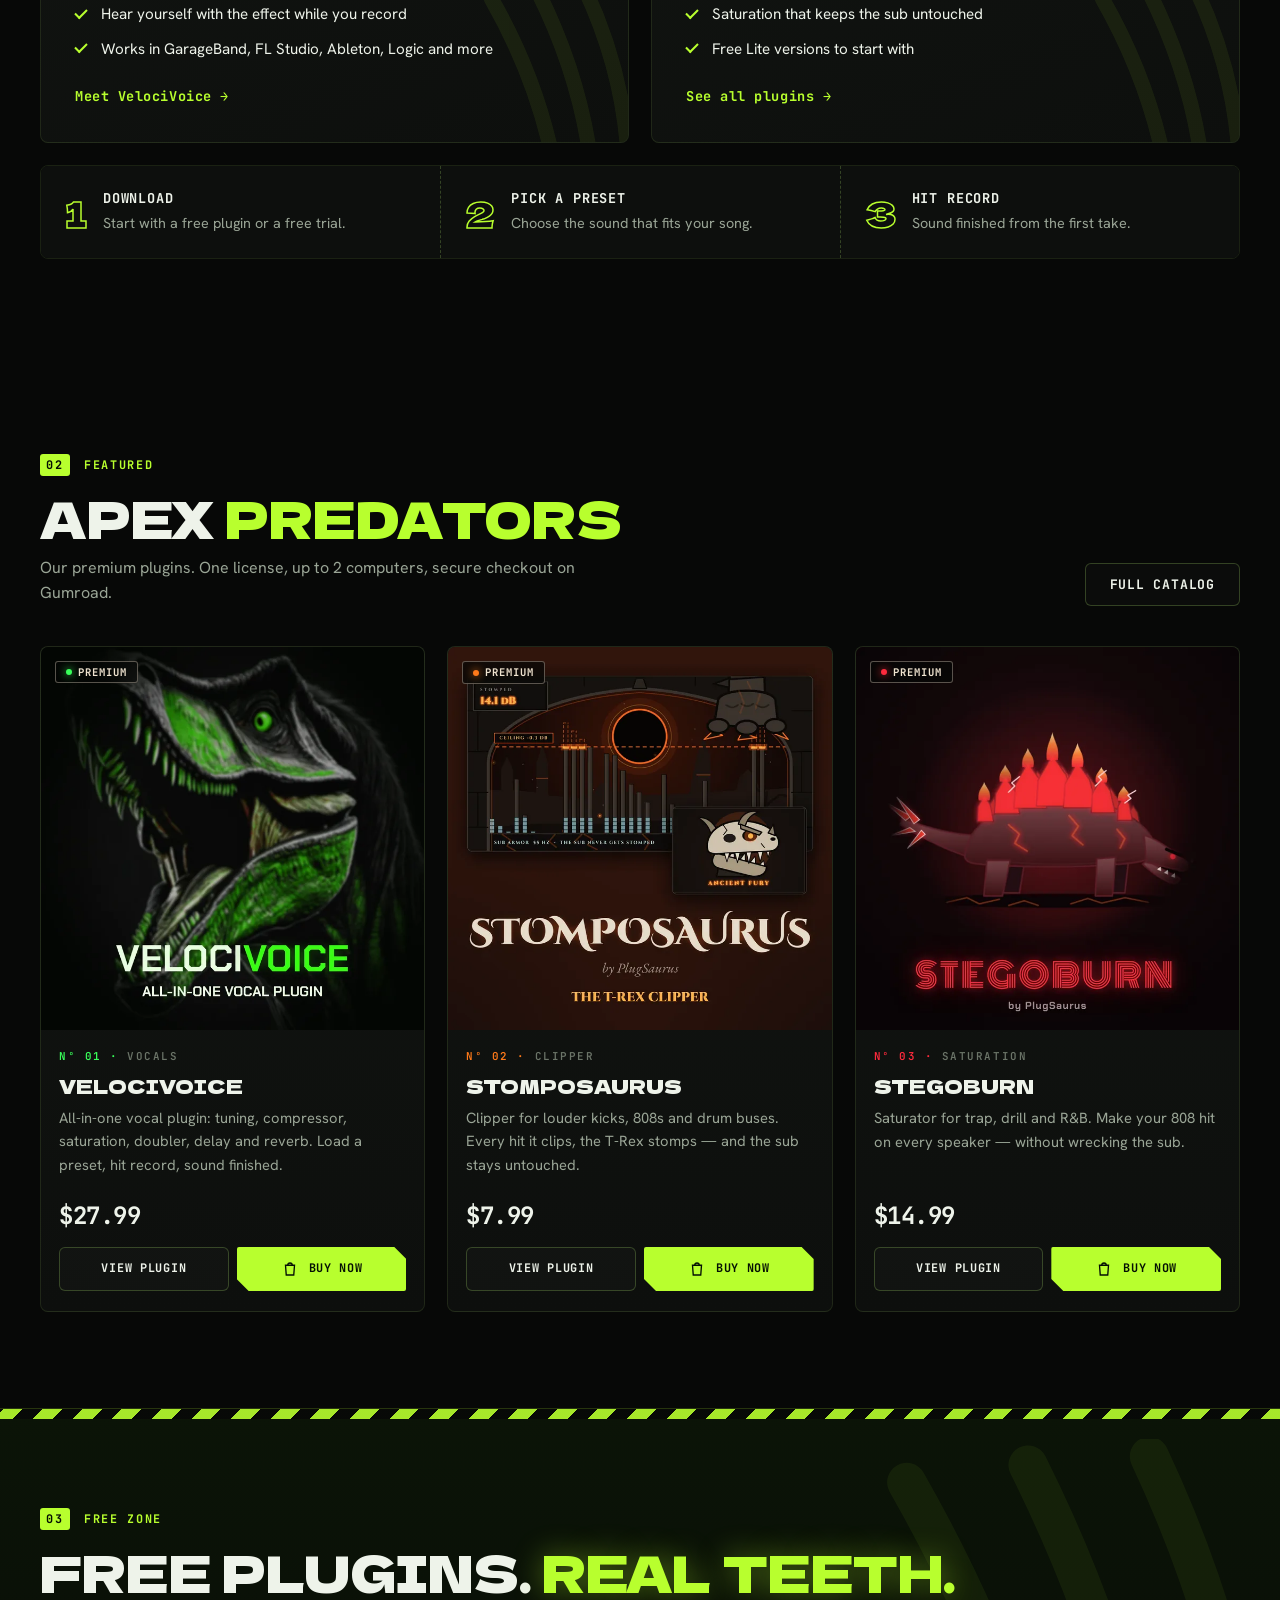
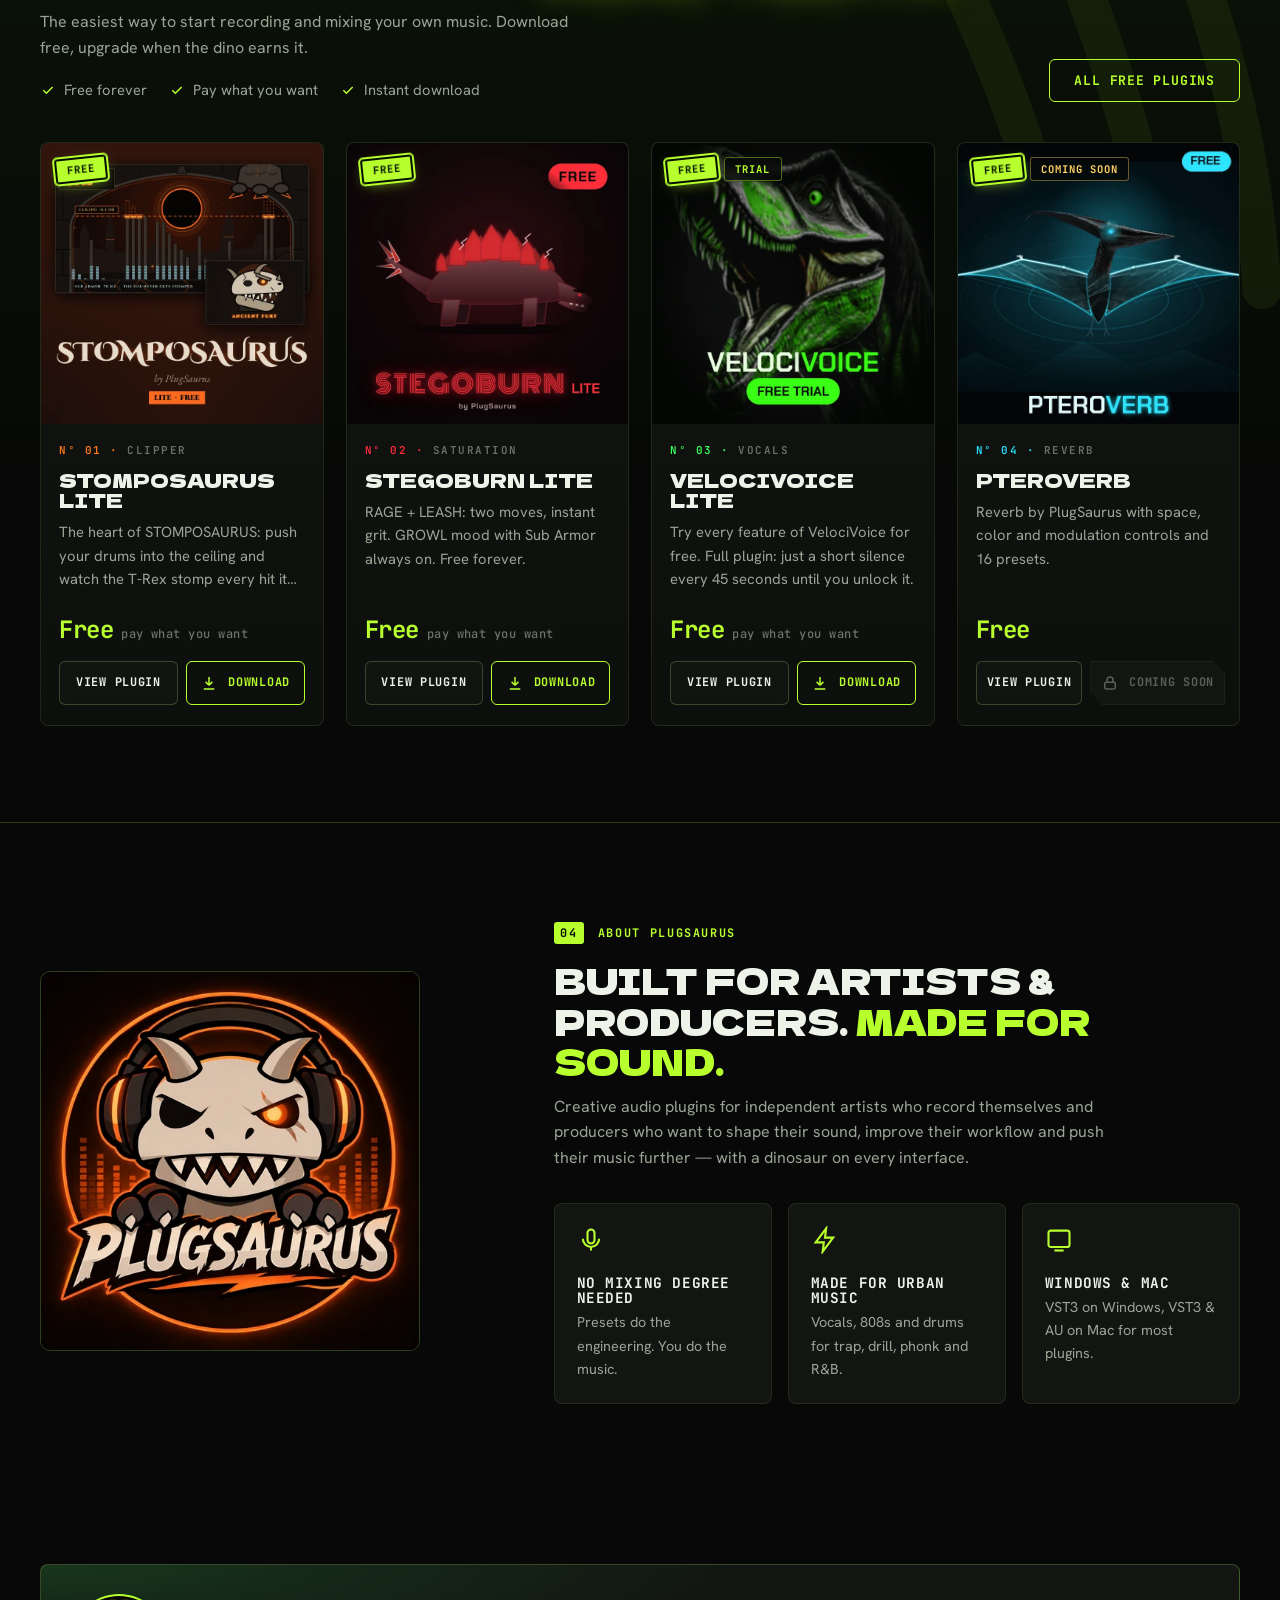
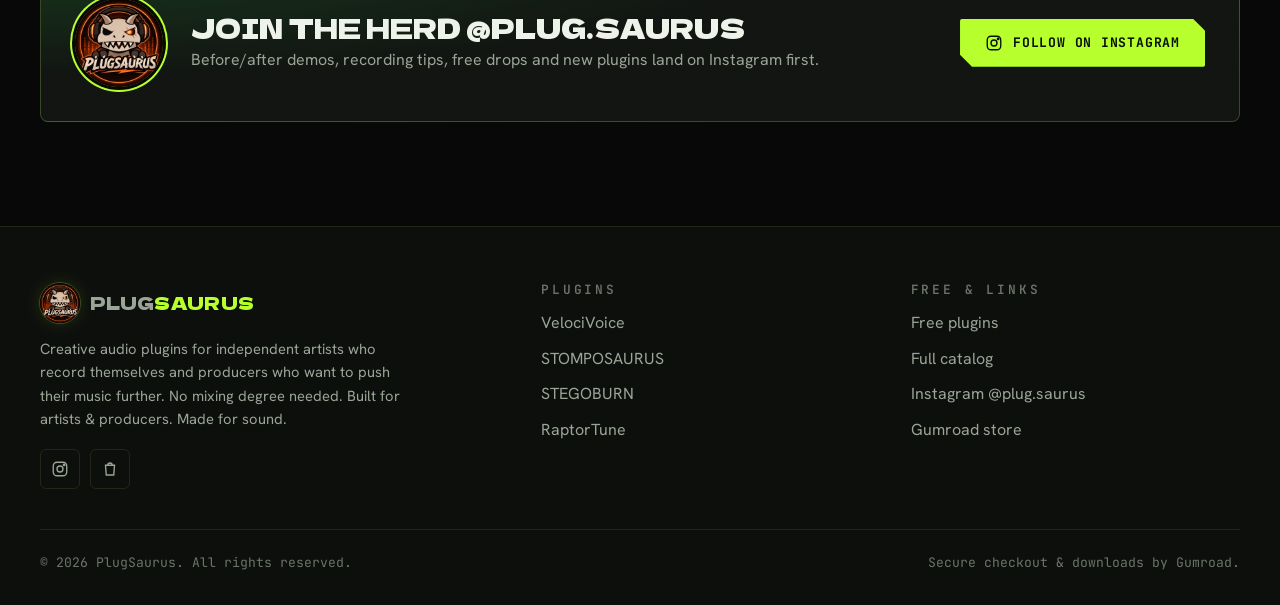
==== commit e9933d5b: "Speak to independent artists and give the site its own identity New hero copy and 'Who it's for' sec" ====
--- a/index.html
+++ b/index.html
@@ -3,21 +3,21 @@
 <head>
   <meta charset="utf-8">
   <meta name="viewport" content="width=device-width, initial-scale=1, viewport-fit=cover">
-  <title>PlugSaurus — Audio plugins with teeth | VST3 & AU for trap, drill & phonk</title>
-  <meta name="description" content="PlugSaurus makes dinosaur-powered audio plugins for trap, drill and phonk producers: clippers, saturators and vocal tools. Free plugins and premium VST3/AU for Windows & Mac.">
+  <title>PlugSaurus — Record yourself. Sound finished. | Vocal & mix plugins VST3/AU</title>
+  <meta name="description" content="PlugSaurus makes audio plugins for independent artists who record themselves and for producers: load a preset, hit record, sound finished. Vocal chains, clippers and saturators for trap, drill and phonk. Free & premium VST3/AU for Windows and Mac.">
   <meta name="theme-color" content="#070807">
   <link rel="canonical" href="index.html">
   <meta property="og:type" content="website">
   <meta property="og:site_name" content="PlugSaurus">
-  <meta property="og:title" content="PlugSaurus — Audio plugins with teeth">
-  <meta property="og:description" content="Clippers, saturators and vocal plugins for trap, drill and phonk. Free & premium VST3/AU.">
+  <meta property="og:title" content="PlugSaurus — Record yourself. Sound finished.">
+  <meta property="og:description" content="Plugins for artists who record themselves and producers who want their music to hit. No mixing knowledge needed. Free & premium VST3/AU.">
   <meta property="og:image" content="assets/img/og-logo.jpg">
   <meta name="twitter:card" content="summary_large_image">
   <link rel="icon" type="image/png" href="assets/img/favicon.png">
   <link rel="apple-touch-icon" href="assets/img/apple-touch-icon.png">
   <link rel="preconnect" href="https://fonts.googleapis.com">
   <link rel="preconnect" href="https://fonts.gstatic.com" crossorigin>
-  <link href="https://fonts.googleapis.com/css2?family=Chakra+Petch:wght@500;600;700&family=Inter:wght@400;500;600&display=swap" rel="stylesheet">
+  <link href="https://fonts.googleapis.com/css2?family=Dela+Gothic+One&family=Hanken+Grotesk:wght@400;500;600;700&family=JetBrains+Mono:wght@500;700&display=swap" rel="stylesheet">
   <link rel="stylesheet" href="assets/css/styles.css">
   <link rel="preload" as="image" href="assets/img/logo-512.webp">
   <script type="application/ld+json">
@@ -34,9 +34,9 @@
       <div class="hero-bg" aria-hidden="true"></div>
       <div class="container hero-grid">
         <div>
-          <span class="eyebrow">Audio plugins for modern producers</span>
-          <h1><span class="glow">Plugins</span><br><span class="outline">with</span> teeth.</h1>
-          <p class="hero-lead">Prehistoric power for trap, drill &amp; phonk. Clippers, saturators and vocal tools that make your 808s, drums and vocals hit on every speaker.</p>
+          <span class="eyebrow">For artists who record themselves · and the producers behind them</span>
+          <h1><span class="glow">Record</span> yourself.<br><span class="outline">Sound</span> finished.</h1>
+          <p class="hero-lead">No engineer, no mixing course, no rack of plugins. Load a preset, hit record and your voice, 808s and drums come out ready for trap, drill &amp; phonk.</p>
           <div class="hero-actions">
             <a class="btn btn-primary btn-lg" href="plugins.html">Explore plugins
               <svg viewBox="0 0 24 24" fill="none" stroke="currentColor" stroke-width="2" aria-hidden="true"><path d="M5 12h14m0 0-6-6m6 6-6 6"/></svg></a>
@@ -44,23 +44,80 @@
           </div>
           <div class="hero-meta" id="hero-stats"></div>
         </div>
+
+        <!-- Ventana tipo plugin con el logo -->
         <div class="hero-visual" aria-hidden="true">
-          <div class="hero-ring r2"></div>
-          <div class="hero-ring"></div>
-          <div class="hero-logo"><img src="assets/img/logo-512.webp" alt="" width="512" height="512"></div>
-          <div class="eq"></div>
+          <div class="rack">
+            <div class="rack-top">
+              <span class="rec"><i></i>REC</span>
+              <span class="rack-name">PLUGSAURUS</span>
+              <span class="rack-db">-14 LUFS</span>
+            </div>
+            <div class="rack-screen">
+              <img src="assets/img/logo-512.webp" alt="" width="512" height="512">
+              <svg class="claw" viewBox="0 0 120 120"><path d="M20 10 C40 45 52 80 58 112"/><path d="M48 6 C66 42 76 78 80 110"/><path d="M76 4 C92 38 100 72 102 104"/></svg>
+            </div>
+            <div class="rack-meters">
+              <div class="meter"><span>IN</span><b><i></i></b></div>
+              <div class="meter"><span>OUT</span><b><i></i></b></div>
+            </div>
+            <div class="eq"></div>
+          </div>
         </div>
       </div>
     </section>
 
     <div class="marquee" aria-hidden="true"><div class="marquee-track" id="marquee"></div></div>
 
+    <!-- PARA QUIEN -->
+    <section class="section" id="who">
+      <div class="container">
+        <div class="section-head">
+          <div>
+            <span class="eyebrow"><b class="idx">01</b> Who it's for</span>
+            <h2 class="section-title">Made for the <span class="hl">bedroom</span> and the <span class="hl">booth</span></h2>
+            <p class="section-sub">You don't need to know what a compressor does. Our plugins hide the engineering behind a preset and a big knob, so you can focus on the take.</p>
+          </div>
+        </div>
+        <div class="audience">
+          <article class="aud reveal">
+            <span class="aud-tag">Independent artists</span>
+            <h3>Record at home. Release like a pro.</h3>
+            <p>Just starting out and recording yourself? Put one plugin on your vocal, pick a preset for your lead, backing or adlibs and record. The tuning, compression, saturation, delay and reverb are already dialed in.</p>
+            <ul class="ticks">
+              <li>Presets for lead, backing and adlib vocals</li>
+              <li>Hear yourself with the effect while you record</li>
+              <li>Works in GarageBand, FL Studio, Ableton, Logic and more</li>
+            </ul>
+            <a class="link-arrow" href="plugin.html?id=velocivoice">Meet VelociVoice →</a>
+          </article>
+          <article class="aud reveal">
+            <span class="aud-tag">Producers &amp; beatmakers</span>
+            <h3>808s and drums that hit everywhere.</h3>
+            <p>Make your 808 audible on phone speakers, push your drums louder at the same ceiling and keep the sub clean — in seconds, without a mixing session.</p>
+            <ul class="ticks">
+              <li>Clipper for kicks, 808s and drum buses</li>
+              <li>Saturation that keeps the sub untouched</li>
+              <li>Free Lite versions to start with</li>
+            </ul>
+            <a class="link-arrow" href="plugins.html">See all plugins →</a>
+          </article>
+        </div>
+
+        <ol class="howto reveal" aria-label="How it works">
+          <li><b>1</b><div><strong>Download</strong><span>Start with a free plugin or a free trial.</span></div></li>
+          <li><b>2</b><div><strong>Pick a preset</strong><span>Choose the sound that fits your song.</span></div></li>
+          <li><b>3</b><div><strong>Hit record</strong><span>Sound finished from the first take.</span></div></li>
+        </ol>
+      </div>
+    </section>
+
     <!-- DESTACADOS -->
     <section class="section">
       <div class="container">
         <div class="section-head">
           <div>
-            <span class="eyebrow">Featured</span>
+            <span class="eyebrow"><b class="idx">02</b> Featured</span>
             <h2 class="section-title">Apex <span class="hl">predators</span></h2>
             <p class="section-sub">Our premium plugins. One license, up to 2 computers, secure checkout on Gumroad.</p>
           </div>
@@ -75,9 +132,9 @@
       <div class="container">
         <div class="section-head">
           <div>
-            <span class="eyebrow">Free zone</span>
+            <span class="eyebrow"><b class="idx">03</b> Free zone</span>
             <h2 class="section-title">Free plugins. <span class="hl">Real teeth.</span></h2>
-            <p class="section-sub">Start free and upgrade when the dino earns it. No catch, just download and make noise.</p>
+            <p class="section-sub">The easiest way to start recording and mixing your own music. Download free, upgrade when the dino earns it.</p>
             <div class="free-perks">
               <span><svg viewBox="0 0 24 24" fill="none" stroke="currentColor" stroke-width="2.2"><path d="m5 12.5 4.5 4.5L19 7.5"/></svg>Free forever</span>
               <span><svg viewBox="0 0 24 24" fill="none" stroke="currentColor" stroke-width="2.2"><path d="m5 12.5 4.5 4.5L19 7.5"/></svg>Pay what you want</span>
@@ -95,17 +152,17 @@
       <div class="container about">
         <div class="about-badge reveal"><img src="assets/img/logo-512.webp" alt="PlugSaurus logo: dinosaur with headphones" width="512" height="512" loading="lazy"></div>
         <div class="reveal">
-          <span class="eyebrow">About PlugSaurus</span>
-          <p class="about-quote">Built for producers. <em>Made for sound.</em></p>
-          <p class="section-sub">Creative audio plugins designed for producers who want to shape their sound, improve their workflow and push their music further — with a dinosaur on every interface.</p>
+          <span class="eyebrow"><b class="idx">04</b> About PlugSaurus</span>
+          <p class="about-quote">Built for artists &amp; producers. <em>Made for sound.</em></p>
+          <p class="section-sub">Creative audio plugins for independent artists who record themselves and producers who want to shape their sound, improve their workflow and push their music further — with a dinosaur on every interface.</p>
           <div class="pillars">
             <div class="pillar">
-              <svg viewBox="0 0 24 24" fill="none" stroke="currentColor" stroke-width="1.8"><path d="M13 2 4 14h7l-1 8 9-12h-7l1-8Z"/></svg>
-              <h3>Made for urban music</h3><p>808s, drums and vocals for trap, drill, phonk and R&amp;B.</p>
+              <svg viewBox="0 0 24 24" fill="none" stroke="currentColor" stroke-width="1.8"><path d="M12 3a3 3 0 0 0-3 3v6a3 3 0 0 0 6 0V6a3 3 0 0 0-3-3Z"/><path d="M5 11a7 7 0 0 0 14 0M12 18v3"/></svg>
+              <h3>No mixing degree needed</h3><p>Presets do the engineering. You do the music.</p>
             </div>
             <div class="pillar">
-              <svg viewBox="0 0 24 24" fill="none" stroke="currentColor" stroke-width="1.8"><path d="M2 12h3l2-6 4 12 3-9 2 3h6"/></svg>
-              <h3>Few knobs, big moves</h3><p>Fast decisions: load a preset, turn one wheel, done.</p>
+              <svg viewBox="0 0 24 24" fill="none" stroke="currentColor" stroke-width="1.8"><path d="M13 2 4 14h7l-1 8 9-12h-7l1-8Z"/></svg>
+              <h3>Made for urban music</h3><p>Vocals, 808s and drums for trap, drill, phonk and R&amp;B.</p>
             </div>
             <div class="pillar">
               <svg viewBox="0 0 24 24" fill="none" stroke="currentColor" stroke-width="1.8"><rect x="3" y="4" width="18" height="14" rx="2"/><path d="M8 21h8"/></svg>
--- a/assets/css/styles.css
+++ b/assets/css/styles.css
@@ -426,3 +426,158 @@
   *, *::before, *::after { animation: none !important; transition: none !important; scroll-behavior: auto !important; }
   .reveal { opacity: 1; transform: none; }
 }
+
+/* =========================================================
+   IDENTIDAD PLUGSAURUS v2
+   Tipografia propia + motivos de marca (ventana de plugin,
+   zarpazos, fichas de especimen, sellos). Sobrescribe lo anterior.
+   ========================================================= */
+:root {
+  --font-display: "Dela Gothic One", "Arial Black", Impact, sans-serif;
+  --font-body: "Hanken Grotesk", system-ui, -apple-system, "Segoe UI", Roboto, sans-serif;
+  --font-mono: "JetBrains Mono", ui-monospace, "Cascadia Mono", Consolas, monospace;
+  --radius: 8px;
+  --radius-sm: 6px;
+  --cut: 12px;
+  --claw: url("data:image/svg+xml,%3Csvg xmlns='http://www.w3.org/2000/svg' viewBox='0 0 120 120' fill='none' stroke='%23b8ff2e' stroke-width='9' stroke-linecap='round'%3E%3Cpath d='M20 10C40 45 52 80 58 112'/%3E%3Cpath d='M48 6C66 42 76 78 80 110'/%3E%3Cpath d='M76 4C92 38 100 72 102 104'/%3E%3C/svg%3E");
+}
+h1, h2, h3, h4 { font-weight: 400; letter-spacing: 0; }
+.brand { font-family: var(--font-display); font-weight: 400; font-size: 1.1rem; letter-spacing: .02em; }
+.brand b { font-weight: 400; }
+
+/* Etiquetas tecnicas en mono (como la pantalla de un plugin) */
+.eyebrow, .badge, .chip, .card-cat, .tag, .spec dt, .price small, .hero-meta span, .tabs button,
+.footer-grid h4, .footer-bottom, .crumbs, .marquee span, .card-actions .btn, .nav-links a {
+  font-family: var(--font-mono);
+}
+.eyebrow { letter-spacing: .14em; font-size: .74rem; font-weight: 700; }
+.eyebrow::before { display: none; }
+.eyebrow .idx { display: inline-grid; place-items: center; min-width: 30px; height: 22px; padding: 0 6px; margin-right: 4px; background: var(--lime); color: #041004; border-radius: 3px; font-weight: 700; }
+.nav-links a { font-size: .8rem; letter-spacing: .04em; text-transform: uppercase; font-weight: 500; }
+
+/* Titulares */
+.section-title { font-size: clamp(1.9rem, 4.2vw, 3.1rem); line-height: 1.02; }
+.page-head h1 { font-size: clamp(2.3rem, 6.2vw, 4.6rem); line-height: 1; }
+.hero h1 { font-size: clamp(2.5rem, 6.2vw, 5.4rem); line-height: .98; }
+.hero h1 .outline { -webkit-text-stroke: 2px var(--lime); }
+.product-info h1 { font-size: clamp(2rem, 4.4vw, 3.3rem); }
+.card-title { font-size: 1.2rem; }
+.price { font-family: var(--font-mono); font-weight: 700; letter-spacing: -.02em; }
+
+/* Botones con esquina cortada (corte de garra) */
+.btn { border-radius: var(--radius-sm); font-family: var(--font-mono); letter-spacing: .06em; font-size: .82rem; }
+.btn-primary { clip-path: polygon(0 0, calc(100% - var(--cut)) 0, 100% var(--cut), 100% 100%, var(--cut) 100%, 0 calc(100% - var(--cut))); border-radius: 2px; }
+.btn-lg { font-size: .92rem; }
+.chip { border-radius: 4px; font-size: .78rem; text-transform: uppercase; letter-spacing: .04em; }
+.search input { border-radius: 4px; font-family: var(--font-mono); font-size: .82rem; }
+.icon-btn { border-radius: 6px; }
+
+/* ---------- Hero: fondo de monitor + ventana de plugin ---------- */
+.hero-bg::after {
+  background-image: repeating-linear-gradient(0deg, rgba(184,255,46,.05) 0 1px, transparent 1px 4px);
+  background-size: auto; opacity: .6;
+}
+.hero .eyebrow { max-width: 520px; line-height: 1.6; }
+.rack {
+  position: relative; width: 100%; max-width: 460px; margin-inline: auto;
+  background: linear-gradient(180deg, #121612, #0a0c0a); border: 1px solid var(--line-strong); border-radius: 10px;
+  box-shadow: 0 40px 90px -30px rgba(0,0,0,.95), 0 0 120px -30px rgba(57,255,90,.35), inset 0 1px 0 rgba(255,255,255,.04);
+  padding: 12px; animation: float 8s ease-in-out infinite;
+}
+.rack-top { display: flex; align-items: center; justify-content: space-between; gap: 10px; padding: 4px 6px 12px; font-family: var(--font-mono); font-size: .7rem; letter-spacing: .12em; color: var(--muted); }
+.rack-name { color: var(--text); font-weight: 700; }
+.rec { display: inline-flex; align-items: center; gap: 6px; color: #ff4d4d; font-weight: 700; }
+.rec i { width: 9px; height: 9px; border-radius: 50%; background: #ff3b3b; box-shadow: 0 0 10px #ff3b3b; animation: blink 1.2s steps(2, start) infinite; }
+@keyframes blink { to { visibility: hidden; } }
+.rack-screen { position: relative; aspect-ratio: 1; border-radius: 6px; overflow: hidden; border: 1px solid var(--line); background: #000; }
+.rack-screen img { width: 100%; height: 100%; object-fit: cover; }
+.rack-screen::after, .card-media::after { /* esquinas de visor */
+  content: ""; position: absolute; inset: 10px; pointer-events: none; z-index: 1;
+  --vc: var(--accent, var(--lime));
+  background:
+    linear-gradient(var(--vc), var(--vc)) top left / 16px 2px no-repeat,
+    linear-gradient(var(--vc), var(--vc)) top left / 2px 16px no-repeat,
+    linear-gradient(var(--vc), var(--vc)) top right / 16px 2px no-repeat,
+    linear-gradient(var(--vc), var(--vc)) top right / 2px 16px no-repeat,
+    linear-gradient(var(--vc), var(--vc)) bottom left / 16px 2px no-repeat,
+    linear-gradient(var(--vc), var(--vc)) bottom left / 2px 16px no-repeat,
+    linear-gradient(var(--vc), var(--vc)) bottom right / 16px 2px no-repeat,
+    linear-gradient(var(--vc), var(--vc)) bottom right / 2px 16px no-repeat;
+}
+.rack-screen::after { opacity: .8; }
+.claw { position: absolute; right: -6%; top: -4%; width: 46%; z-index: 2; fill: none; stroke: var(--lime); stroke-width: 5; stroke-linecap: round; filter: drop-shadow(0 0 8px rgba(184,255,46,.7)); }
+.claw path { stroke-dasharray: 140; stroke-dashoffset: 140; animation: scratch 4.5s var(--ease) infinite; }
+.claw path:nth-child(2) { animation-delay: .08s; }
+.claw path:nth-child(3) { animation-delay: .16s; }
+@keyframes scratch { 0%, 8% { stroke-dashoffset: 140; opacity: 1; } 22%, 70% { stroke-dashoffset: 0; opacity: 1; } 90%, 100% { stroke-dashoffset: 0; opacity: 0; } }
+.rack-meters { display: grid; gap: 8px; padding: 14px 6px 4px; }
+.meter { display: grid; grid-template-columns: 34px 1fr; align-items: center; gap: 10px; font-family: var(--font-mono); font-size: .66rem; color: var(--dim); letter-spacing: .1em; }
+.meter b { height: 8px; border-radius: 2px; background: repeating-linear-gradient(90deg, #1b221b 0 6px, #0a0c0a 6px 8px); position: relative; overflow: hidden; }
+.meter i { position: absolute; inset: 0; background: repeating-linear-gradient(90deg, var(--green) 0 6px, transparent 6px 8px); transform-origin: left; animation: level 1.1s ease-in-out infinite alternate; }
+.meter:nth-child(2) i { animation-duration: .9s; animation-delay: -.4s; }
+@keyframes level { from { transform: scaleX(.45); } to { transform: scaleX(.92); } }
+.rack .eq { position: static; height: 42px; margin-top: 10px; opacity: .55; }
+@media (max-width: 900px) { .rack { max-width: 300px; } }
+
+/* ---------- Banda lima (marquee) ---------- */
+.marquee { background: var(--lime); border: 0; transform: rotate(-1.2deg) scale(1.02); margin: 10px 0; box-shadow: 0 10px 40px -10px rgba(184,255,46,.45); }
+.marquee span { color: #041004; font-weight: 700; padding: 14px 24px; }
+.marquee span::after { content: "\2715"; color: #041004; opacity: .55; }
+
+/* ---------- Para quien ---------- */
+.audience { display: grid; grid-template-columns: 1fr 1fr; gap: 22px; }
+.aud { position: relative; padding: 34px; border-radius: var(--radius); background: linear-gradient(160deg, var(--surface), var(--bg-2)); border: 1px solid var(--line); overflow: hidden; transition: border-color .3s, transform .3s var(--ease); }
+.aud:hover { border-color: var(--line-strong); transform: translateY(-4px); }
+.aud::after { content: ""; position: absolute; right: -30px; bottom: -40px; width: 200px; height: 200px; opacity: .07; pointer-events: none; background: var(--claw) center / contain no-repeat; }
+.aud-tag { display: inline-block; font-family: var(--font-mono); font-size: .72rem; font-weight: 700; letter-spacing: .12em; text-transform: uppercase; color: #041004; background: var(--lime); padding: 5px 10px; border-radius: 3px; margin-bottom: 18px; }
+.aud h3 { font-size: clamp(1.35rem, 2.4vw, 1.8rem); line-height: 1.1; margin-bottom: 12px; }
+.aud p { color: var(--muted); }
+.ticks { list-style: none; padding: 0; margin: 18px 0 22px; display: grid; gap: 10px; }
+.ticks li { position: relative; padding-left: 26px; color: var(--text); font-size: .95rem; }
+.ticks li::before { content: ""; position: absolute; left: 0; top: .45em; width: 12px; height: 7px; border-left: 2px solid var(--lime); border-bottom: 2px solid var(--lime); transform: rotate(-45deg); }
+.link-arrow { font-family: var(--font-mono); font-weight: 700; font-size: .85rem; color: var(--lime); letter-spacing: .04em; border-bottom: 1px solid transparent; transition: border-color .2s; }
+.link-arrow:hover { border-color: var(--lime); }
+.howto { list-style: none; margin: 22px 0 0; padding: 0; display: grid; grid-template-columns: repeat(3, 1fr); border: 1px solid var(--line); border-radius: var(--radius); overflow: hidden; }
+.howto li { display: flex; gap: 16px; align-items: center; padding: 22px 24px; background: var(--bg-2); }
+.howto li + li { border-left: 1px dashed var(--line-strong); }
+.howto b { font-family: var(--font-display); font-weight: 400; font-size: 2.2rem; color: transparent; -webkit-text-stroke: 1.5px var(--lime); line-height: 1; }
+.howto strong { display: block; font-family: var(--font-mono); text-transform: uppercase; letter-spacing: .06em; font-size: .85rem; }
+.howto span { color: var(--muted); font-size: .9rem; }
+@media (max-width: 860px) {
+  .audience { grid-template-columns: 1fr; }
+  .aud { padding: 26px 22px; }
+  .howto { grid-template-columns: 1fr; }
+  .howto li + li { border-left: 0; border-top: 1px dashed var(--line-strong); }
+}
+
+/* ---------- Tarjetas = fichas de especimen ---------- */
+.grid { counter-reset: specimen; }
+.card { border-radius: var(--radius); counter-increment: specimen; }
+.card-cat::before { content: "N\BA  " counter(specimen, decimal-leading-zero) " \B7  "; color: var(--accent, var(--lime)); }
+.card-cat { font-size: .68rem; letter-spacing: .14em; }
+.card-media::after { opacity: 0; transition: opacity .35s, inset .35s var(--ease); }
+.card:hover .card-media::after { opacity: 1; inset: 6px; }
+.card-badges { top: 14px; left: 14px; right: 14px; }
+
+/* Sello FREE */
+.badge { border-radius: 3px; font-size: .66rem; letter-spacing: .1em; }
+.badge-free { transform: rotate(-6deg); border: 2px solid #041004; outline: 2px solid var(--lime); box-shadow: 0 4px 14px -4px rgba(184,255,46,.7); font-weight: 700; }
+
+/* Zona free: zarpazo gigante en vez de la palabra */
+.free-zone::after { content: ""; -webkit-text-stroke: 0; right: -60px; top: 30px; width: min(520px, 70vw); height: min(520px, 70vw); opacity: .06; background: var(--claw) center / contain no-repeat; }
+.free-card { border-radius: var(--radius); }
+.free-card-body h2 { font-size: clamp(1.5rem, 2.6vw, 2.1rem); }
+
+/* Paneles y detalles */
+.panel, .buy-box, .pillar, .follow, .video-card, .gallery-main, .error-box { border-radius: var(--radius); }
+.panel h2 { font-size: 1.2rem; }
+.panel h2::before { border-radius: 0; }
+.follow h3 { font-size: clamp(1.2rem, 2.2vw, 1.7rem); }
+.about-quote { font-size: clamp(1.4rem, 2.8vw, 2.2rem); line-height: 1.15; }
+.about-badge { border-radius: 10px; }
+.pillar h3 { font-family: var(--font-mono); font-weight: 700; font-size: .9rem; letter-spacing: .04em; }
+.hero-meta strong { font-family: var(--font-mono); font-weight: 700; font-size: 1.6rem; }
+.product-tagline { font-family: var(--font-mono); font-weight: 700; font-size: .95rem; letter-spacing: .02em; }
+.sticky-buy .name { font-family: var(--font-display); font-weight: 400; }
+.steps li::before { font-family: var(--font-mono); border-radius: 4px; }
+@media (max-width: 900px) { .hero-visual { order: 0; max-width: 280px; margin-top: 8px; } .hero { padding-top: 28px; } }
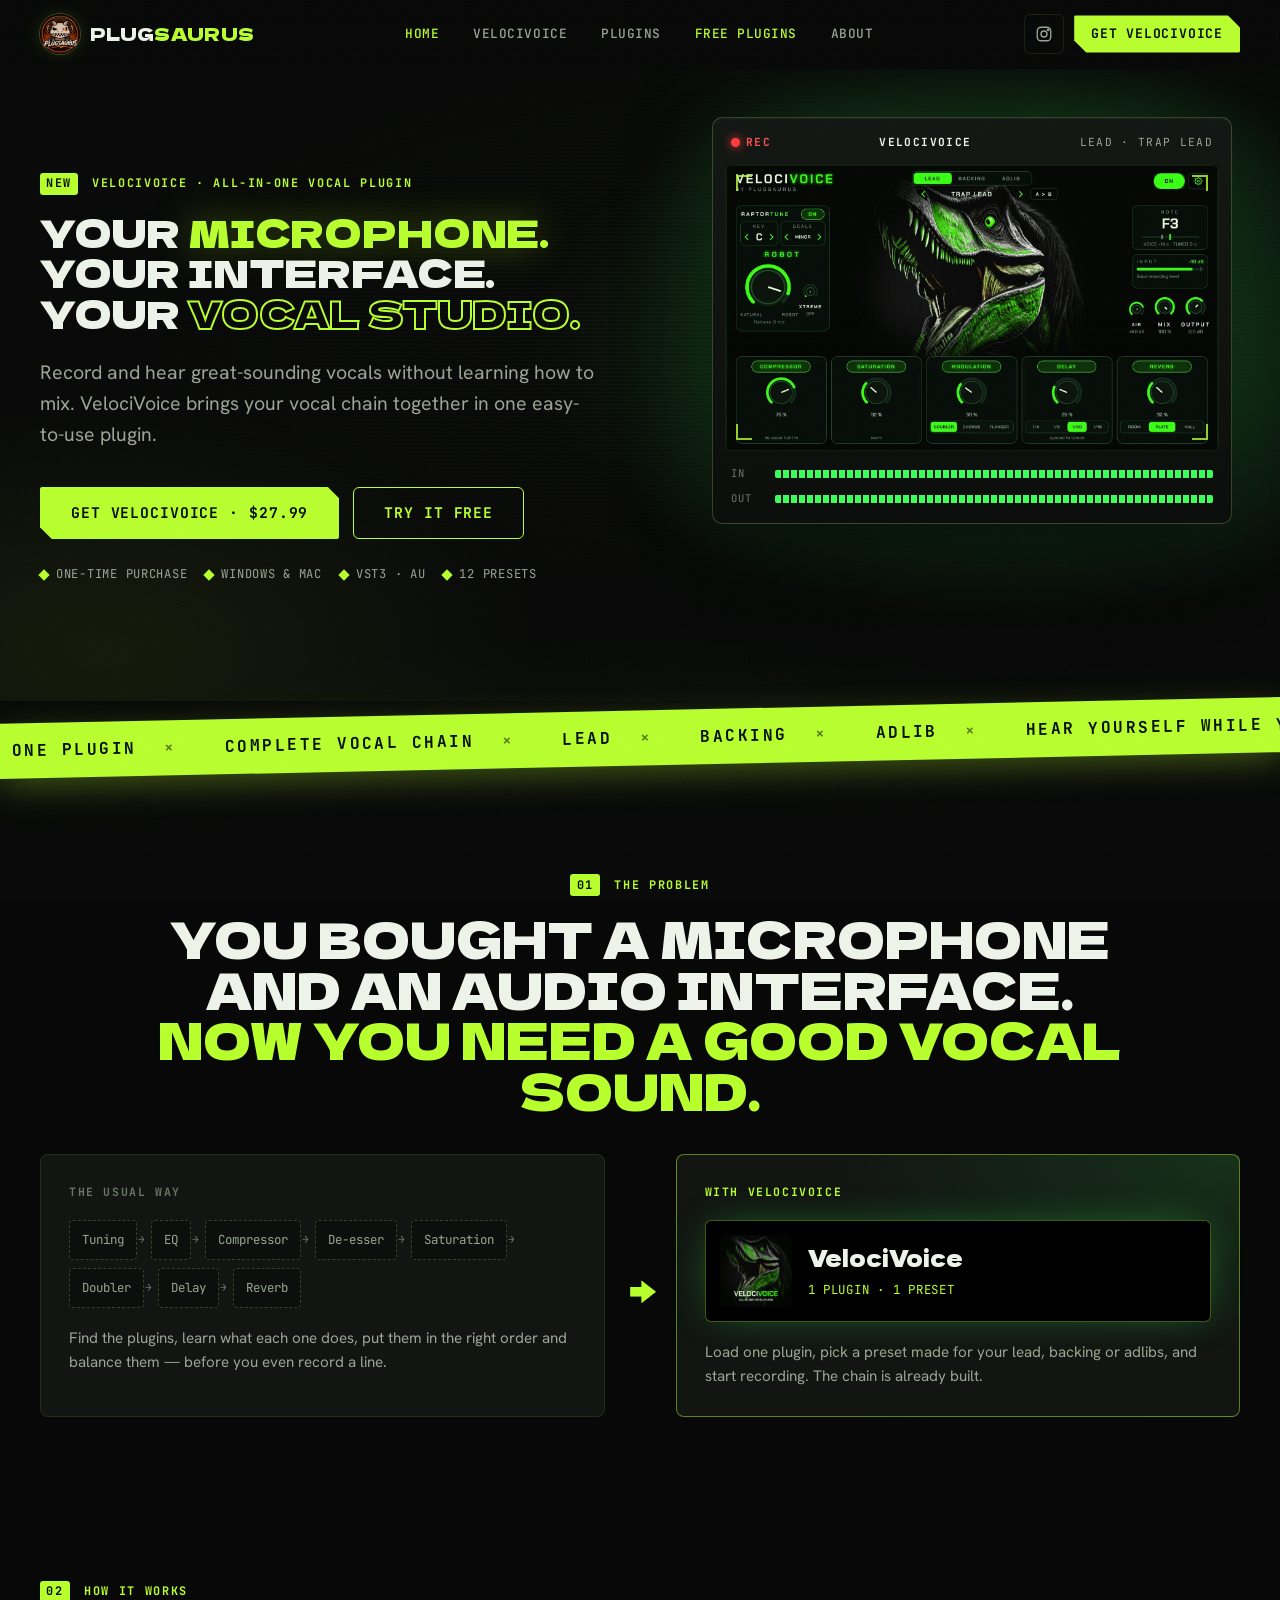
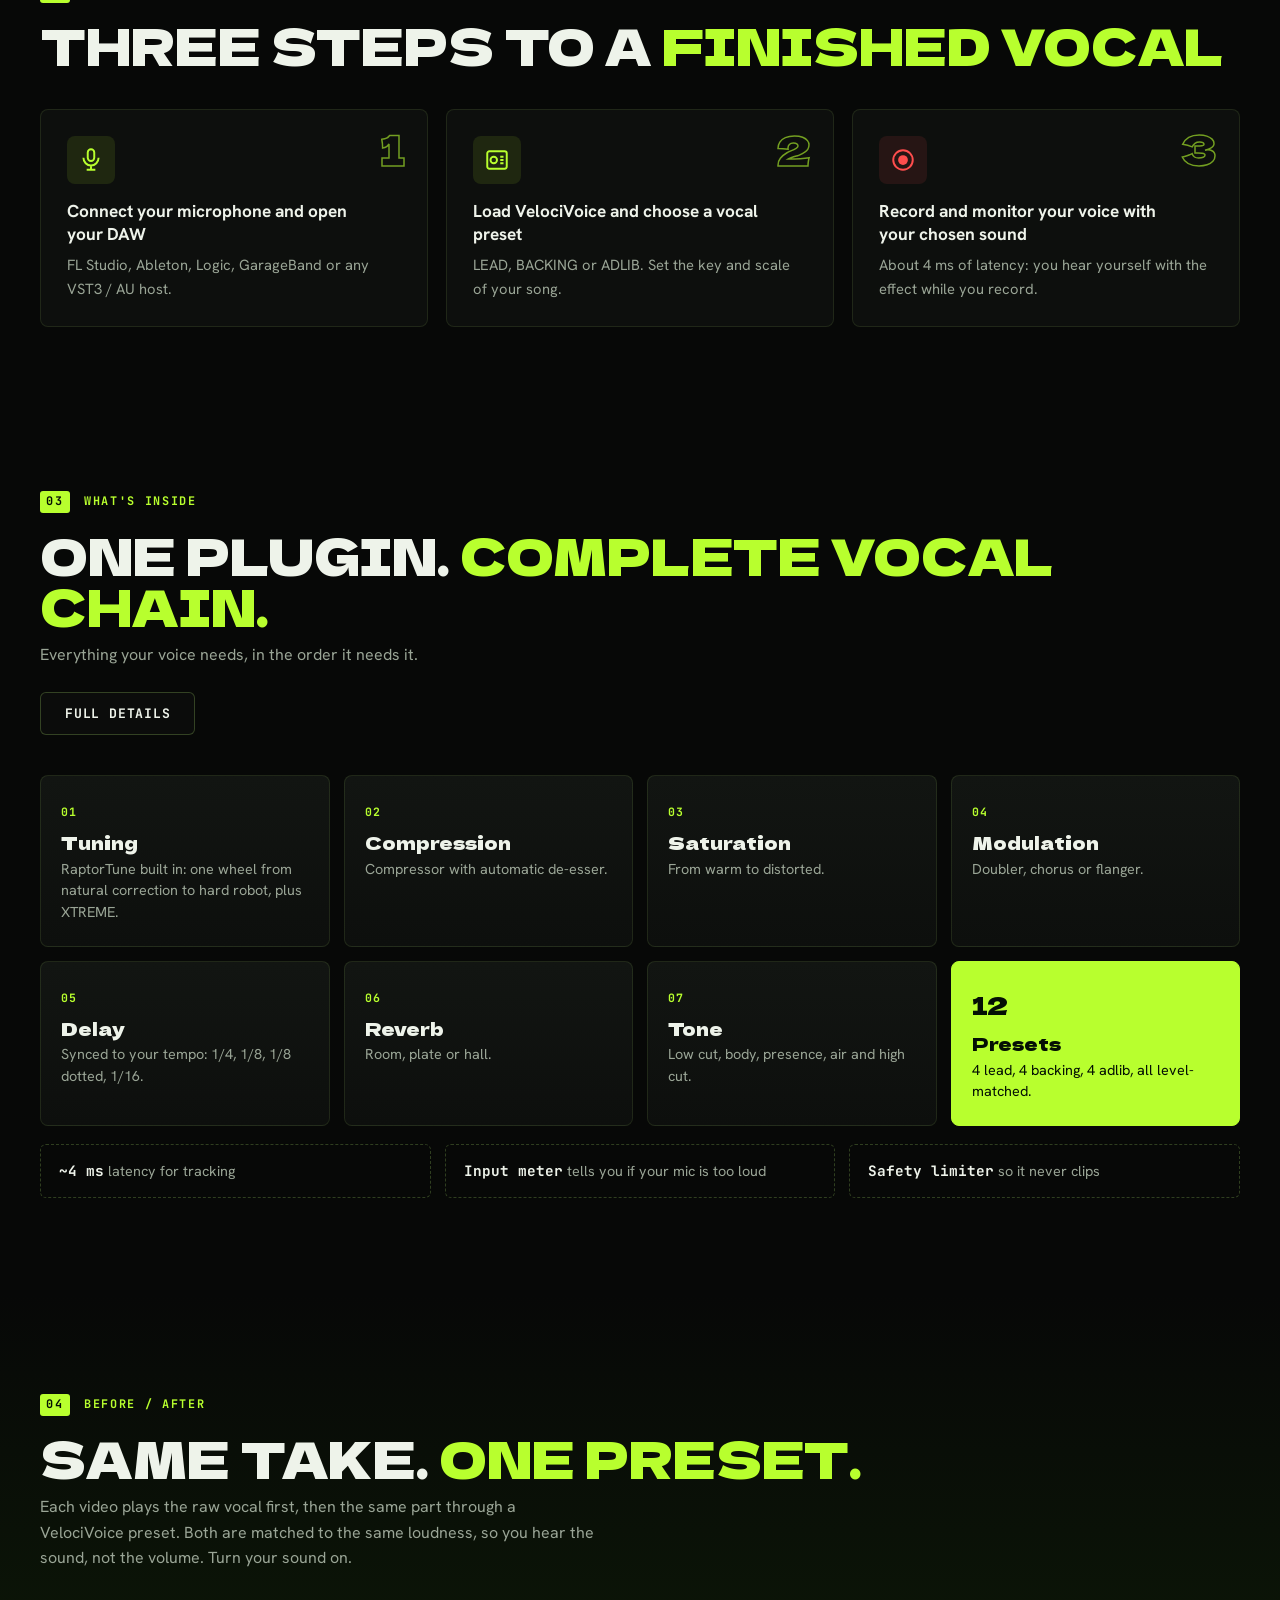
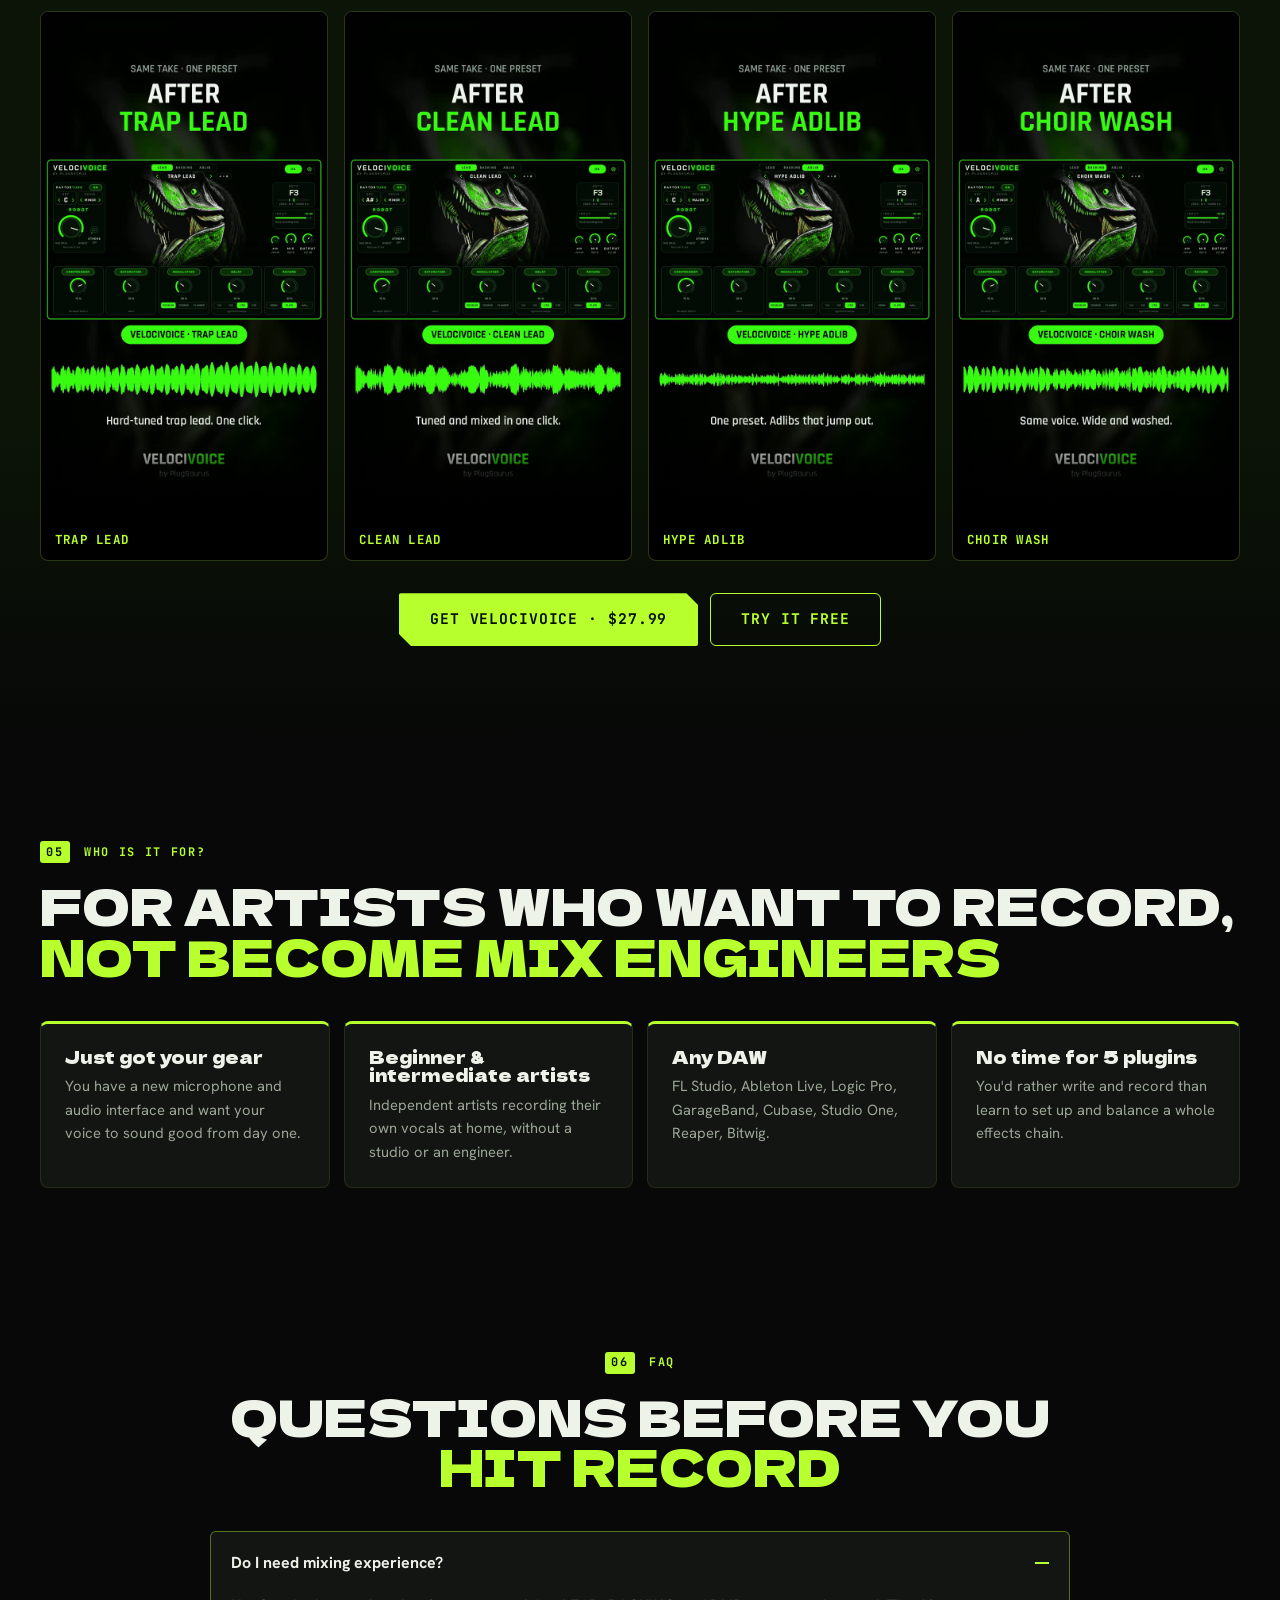
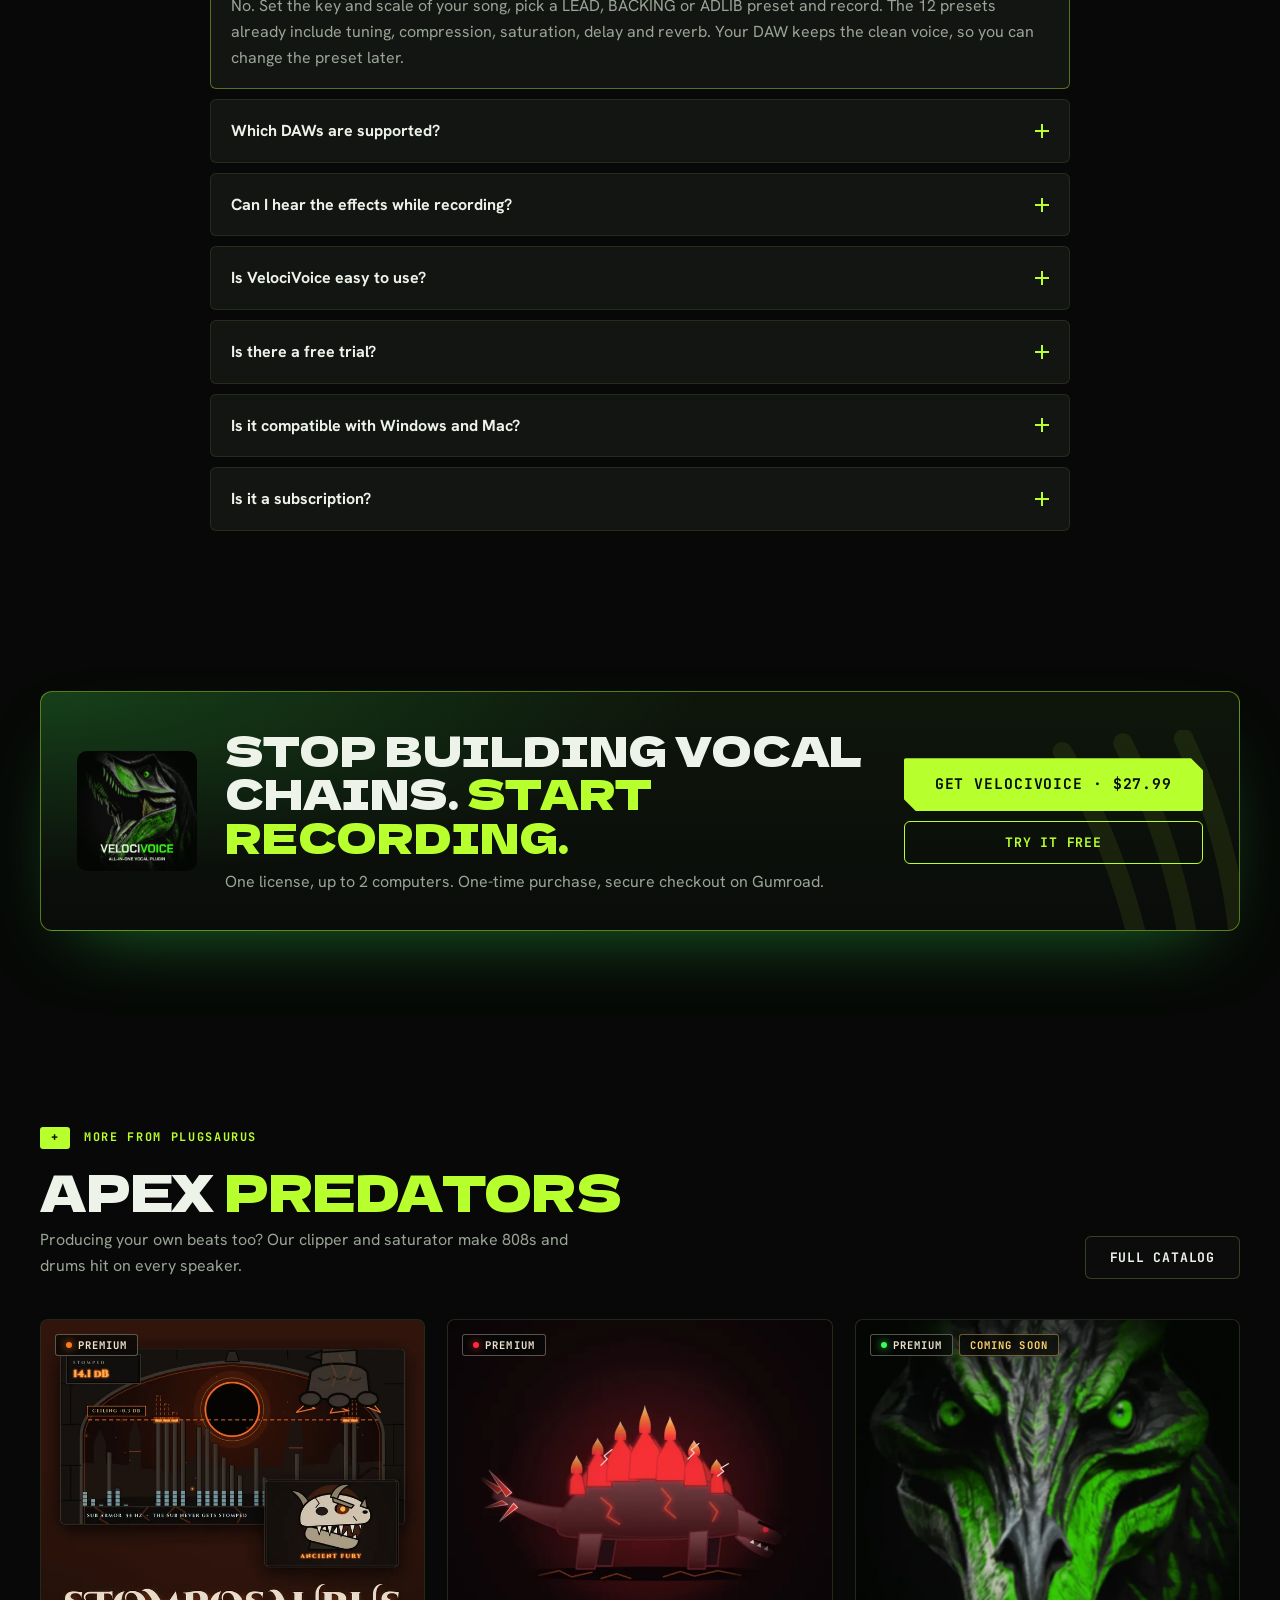
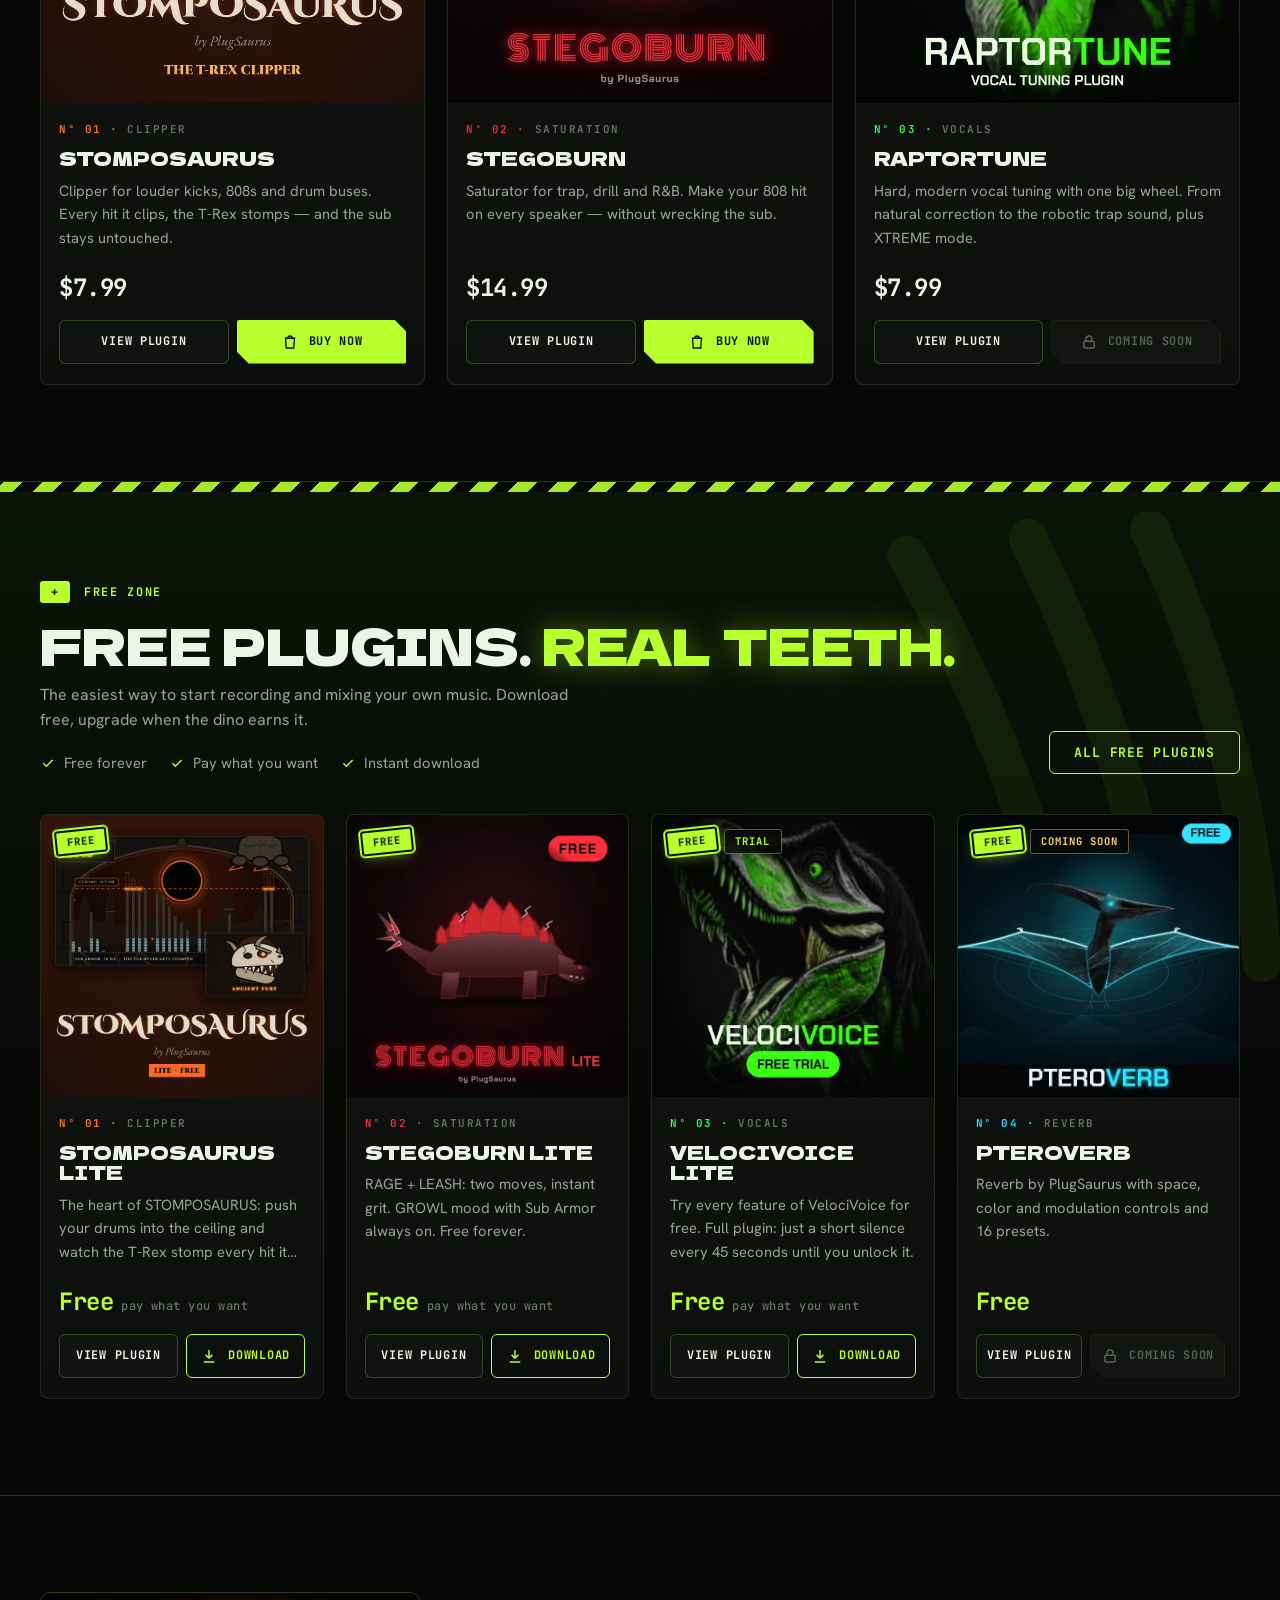
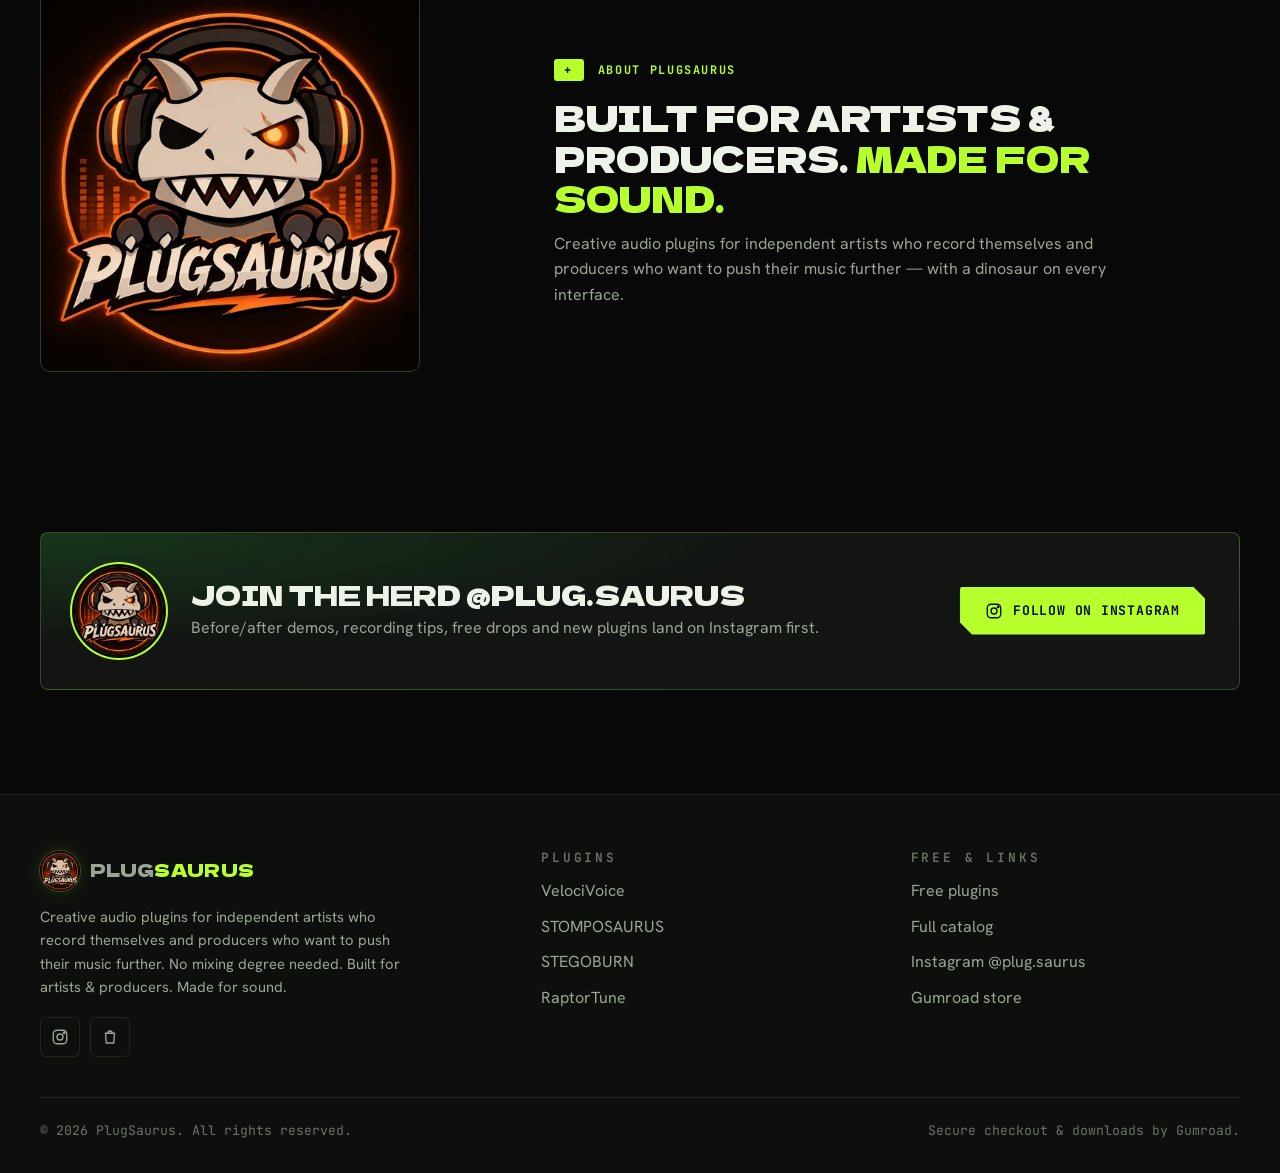
==== commit 7b1f90fd: "Turn the home page into a VelociVoice landing page Hero, problem, how it works, complete vocal chain" ====
--- a/index.html
+++ b/index.html
@@ -3,15 +3,15 @@
 <head>
   <meta charset="utf-8">
   <meta name="viewport" content="width=device-width, initial-scale=1, viewport-fit=cover">
-  <title>PlugSaurus — Record yourself. Sound finished. | Vocal & mix plugins VST3/AU</title>
-  <meta name="description" content="PlugSaurus makes audio plugins for independent artists who record themselves and for producers: load a preset, hit record, sound finished. Vocal chains, clippers and saturators for trap, drill and phonk. Free & premium VST3/AU for Windows and Mac.">
+  <title>VelociVoice: vocal chain plugin for home recording | PlugSaurus</title>
+  <meta name="description" content="Record and hear great-sounding vocals without learning how to mix. VelociVoice puts tuning, compression, saturation, doubler, delay and reverb in one vocal plugin with 12 presets. VST3 & AU for Windows and Mac. Free trial available.">
   <meta name="theme-color" content="#070807">
-  <link rel="canonical" href="index.html">
+  <link rel="canonical" href="https://dreamboyzdelafinca.github.io/plugsaurus/">
   <meta property="og:type" content="website">
   <meta property="og:site_name" content="PlugSaurus">
-  <meta property="og:title" content="PlugSaurus — Record yourself. Sound finished.">
-  <meta property="og:description" content="Plugins for artists who record themselves and producers who want their music to hit. No mixing knowledge needed. Free & premium VST3/AU.">
-  <meta property="og:image" content="assets/img/og-logo.jpg">
+  <meta property="og:title" content="Your microphone. Your interface. Your vocal studio. — VelociVoice">
+  <meta property="og:description" content="One vocal plugin with your whole vocal chain: load a preset, hit record, hear yourself sounding finished. Free trial available.">
+  <meta property="og:image" content="https://dreamboyzdelafinca.github.io/plugsaurus/assets/img/products/velocivoice-cover.webp">
   <meta name="twitter:card" content="summary_large_image">
   <link rel="icon" type="image/png" href="assets/img/favicon.png">
   <link rel="apple-touch-icon" href="assets/img/apple-touch-icon.png">
@@ -19,9 +19,9 @@
   <link rel="preconnect" href="https://fonts.gstatic.com" crossorigin>
   <link href="https://fonts.googleapis.com/css2?family=Dela+Gothic+One&family=Hanken+Grotesk:wght@400;500;600;700&family=JetBrains+Mono:wght@500;700&display=swap" rel="stylesheet">
   <link rel="stylesheet" href="assets/css/styles.css">
-  <link rel="preload" as="image" href="assets/img/logo-512.webp">
+  <link rel="preload" as="image" href="assets/img/products/velocivoice-ui.webp">
   <script type="application/ld+json">
-  {"@context":"https://schema.org","@type":"Organization","name":"PlugSaurus","logo":"assets/img/logo-512.webp","sameAs":["https://www.instagram.com/plug.saurus/","https://dreamboyz.gumroad.com/"]}
+  {"@context":"https://schema.org","@type":"Organization","name":"PlugSaurus","logo":"https://dreamboyzdelafinca.github.io/plugsaurus/assets/img/logo-512.webp","sameAs":["https://www.instagram.com/plug.saurus/","https://dreamboyz.gumroad.com/"]}
   </script>
 </head>
 <body data-page="home">
@@ -29,39 +29,40 @@
   <header class="site-header" id="site-header"></header>
 
   <main id="main">
-    <!-- HERO -->
-    <section class="hero">
+    <!-- 1. HERO VELOCIVOICE -->
+    <section class="hero vv-hero" id="velocivoice">
       <div class="hero-bg" aria-hidden="true"></div>
       <div class="container hero-grid">
         <div>
-          <span class="eyebrow">For artists who record themselves · and the producers behind them</span>
-          <h1><span class="glow">Record</span> yourself.<br><span class="outline">Sound</span> finished.</h1>
-          <p class="hero-lead">No engineer, no mixing course, no rack of plugins. Load a preset, hit record and your voice, 808s and drums come out ready for trap, drill &amp; phonk.</p>
+          <span class="eyebrow"><b class="idx">NEW</b> VelociVoice · all-in-one vocal plugin</span>
+          <h1>Your <span class="glow">microphone.</span><br>Your interface.<br>Your <span class="outline">vocal studio.</span></h1>
+          <p class="hero-lead">Record and hear great-sounding vocals without learning how to mix. VelociVoice brings your vocal chain together in one easy-to-use plugin.</p>
           <div class="hero-actions">
-            <a class="btn btn-primary btn-lg" href="plugins.html">Explore plugins
-              <svg viewBox="0 0 24 24" fill="none" stroke="currentColor" stroke-width="2" aria-hidden="true"><path d="M5 12h14m0 0-6-6m6 6-6 6"/></svg></a>
-            <a class="btn btn-free btn-lg" href="free.html">Get free plugins</a>
-          </div>
-          <div class="hero-meta" id="hero-stats"></div>
-        </div>
-
-        <!-- Ventana tipo plugin con el logo -->
+            <a class="btn btn-primary btn-lg" data-buy="velocivoice" href="plugin.html?id=velocivoice">Get VelociVoice · <span data-price="velocivoice">$27.99</span></a>
+            <a class="btn btn-free btn-lg" data-buy="velocivoice-lite" href="plugin.html?id=velocivoice-lite">Try it free</a>
+          </div>
+          <ul class="trust">
+            <li>One-time purchase</li>
+            <li>Windows &amp; Mac</li>
+            <li>VST3 · AU</li>
+            <li>12 presets</li>
+          </ul>
+        </div>
+
         <div class="hero-visual" aria-hidden="true">
-          <div class="rack">
+          <div class="rack rack-wide">
             <div class="rack-top">
               <span class="rec"><i></i>REC</span>
-              <span class="rack-name">PLUGSAURUS</span>
-              <span class="rack-db">-14 LUFS</span>
+              <span class="rack-name">VELOCIVOICE</span>
+              <span class="rack-db">LEAD · TRAP LEAD</span>
             </div>
             <div class="rack-screen">
-              <img src="assets/img/logo-512.webp" alt="" width="512" height="512">
-              <svg class="claw" viewBox="0 0 120 120"><path d="M20 10 C40 45 52 80 58 112"/><path d="M48 6 C66 42 76 78 80 110"/><path d="M76 4 C92 38 100 72 102 104"/></svg>
+              <img src="assets/img/products/velocivoice-ui.webp" alt="" width="1600" height="931" fetchpriority="high">
             </div>
             <div class="rack-meters">
               <div class="meter"><span>IN</span><b><i></i></b></div>
               <div class="meter"><span>OUT</span><b><i></i></b></div>
             </div>
-            <div class="eq"></div>
           </div>
         </div>
       </div>
@@ -69,57 +70,173 @@
 
     <div class="marquee" aria-hidden="true"><div class="marquee-track" id="marquee"></div></div>
 
-    <!-- PARA QUIEN -->
+    <!-- 2. THE PROBLEM -->
+    <section class="section" id="problem">
+      <div class="container">
+        <div class="section-head center">
+          <div>
+            <span class="eyebrow"><b class="idx">01</b> The problem</span>
+            <h2 class="section-title">You bought a microphone and an audio interface. <span class="hl">Now you need a good vocal sound.</span></h2>
+          </div>
+        </div>
+        <div class="versus">
+          <div class="vs-card vs-old reveal">
+            <span class="vs-label">The usual way</span>
+            <ol class="chain" aria-label="A typical vocal chain">
+              <li>Tuning</li><li>EQ</li><li>Compressor</li><li>De-esser</li><li>Saturation</li><li>Doubler</li><li>Delay</li><li>Reverb</li>
+            </ol>
+            <p>Find the plugins, learn what each one does, put them in the right order and balance them — before you even record a line.</p>
+          </div>
+          <div class="vs-arrow" aria-hidden="true">→</div>
+          <div class="vs-card vs-new reveal">
+            <span class="vs-label">With VelociVoice</span>
+            <div class="one-plugin">
+              <img src="assets/img/products/velocivoice-thumb.webp" alt="" width="120" height="120" loading="lazy">
+              <div><strong>VelociVoice</strong><span>1 plugin · 1 preset</span></div>
+            </div>
+            <p>Load one plugin, pick a preset made for your lead, backing or adlibs, and start recording. The chain is already built.</p>
+          </div>
+        </div>
+      </div>
+    </section>
+
+    <!-- 3. HOW IT WORKS -->
+    <section class="section-sm" id="how">
+      <div class="container">
+        <div class="section-head">
+          <div>
+            <span class="eyebrow"><b class="idx">02</b> How it works</span>
+            <h2 class="section-title">Three steps to a <span class="hl">finished vocal</span></h2>
+          </div>
+        </div>
+        <ol class="steps3">
+          <li class="reveal">
+            <span class="step-ico"><svg viewBox="0 0 24 24" fill="none" stroke="currentColor" stroke-width="1.8" aria-hidden="true"><rect x="9" y="2" width="6" height="11" rx="3"/><path d="M5 10a7 7 0 0 0 14 0M12 17v4M8 21h8"/></svg></span>
+            <b>1</b><h3>Connect your microphone and open your DAW</h3>
+            <p>FL Studio, Ableton, Logic, GarageBand or any VST3 / AU host.</p>
+          </li>
+          <li class="reveal">
+            <span class="step-ico"><svg viewBox="0 0 24 24" fill="none" stroke="currentColor" stroke-width="1.8" aria-hidden="true"><rect x="3" y="4" width="18" height="16" rx="2"/><circle cx="9" cy="12" r="3"/><path d="M15 9h3M15 12h3M15 15h3"/></svg></span>
+            <b>2</b><h3>Load VelociVoice and choose a vocal preset</h3>
+            <p>LEAD, BACKING or ADLIB. Set the key and scale of your song.</p>
+          </li>
+          <li class="reveal">
+            <span class="step-ico rec-ico"><svg viewBox="0 0 24 24" aria-hidden="true"><circle cx="12" cy="12" r="9" fill="none" stroke="currentColor" stroke-width="1.8"/><circle cx="12" cy="12" r="4.5" fill="currentColor"/></svg></span>
+            <b>3</b><h3>Record and monitor your voice with your chosen sound</h3>
+            <p>About 4 ms of latency: you hear yourself with the effect while you record.</p>
+          </li>
+        </ol>
+      </div>
+    </section>
+
+    <!-- 4. ONE PLUGIN. COMPLETE VOCAL CHAIN -->
+    <section class="section" id="chain">
+      <div class="container">
+        <div class="section-head">
+          <div>
+            <span class="eyebrow"><b class="idx">03</b> What's inside</span>
+            <h2 class="section-title">One plugin. <span class="hl">Complete vocal chain.</span></h2>
+            <p class="section-sub">Everything your voice needs, in the order it needs it.</p>
+          </div>
+          <a class="btn btn-ghost" href="plugin.html?id=velocivoice">Full details</a>
+        </div>
+        <div class="modules">
+          <article class="module reveal"><span class="mod-n">01</span><h3>Tuning</h3><p>RaptorTune built in: one wheel from natural correction to hard robot, plus XTREME.</p></article>
+          <article class="module reveal"><span class="mod-n">02</span><h3>Compression</h3><p>Compressor with automatic de-esser.</p></article>
+          <article class="module reveal"><span class="mod-n">03</span><h3>Saturation</h3><p>From warm to distorted.</p></article>
+          <article class="module reveal"><span class="mod-n">04</span><h3>Modulation</h3><p>Doubler, chorus or flanger.</p></article>
+          <article class="module reveal"><span class="mod-n">05</span><h3>Delay</h3><p>Synced to your tempo: 1/4, 1/8, 1/8 dotted, 1/16.</p></article>
+          <article class="module reveal"><span class="mod-n">06</span><h3>Reverb</h3><p>Room, plate or hall.</p></article>
+          <article class="module reveal"><span class="mod-n">07</span><h3>Tone</h3><p>Low cut, body, presence, air and high cut.</p></article>
+          <article class="module mod-hl reveal"><span class="mod-n">12</span><h3>Presets</h3><p>4 lead, 4 backing, 4 adlib, all level-matched.</p></article>
+        </div>
+        <ul class="extras reveal">
+          <li><strong>~4 ms</strong> latency for tracking</li>
+          <li><strong>Input meter</strong> tells you if your mic is too loud</li>
+          <li><strong>Safety limiter</strong> so it never clips</li>
+        </ul>
+      </div>
+    </section>
+
+    <!-- 5. BEFORE / AFTER -->
+    <section class="section demos-zone" id="before-after">
+      <div class="container">
+        <div class="section-head">
+          <div>
+            <span class="eyebrow"><b class="idx">04</b> Before / after</span>
+            <h2 class="section-title">Same take. <span class="hl">One preset.</span></h2>
+            <p class="section-sub">Each video plays the raw vocal first, then the same part through a VelociVoice preset. Both are matched to the same loudness, so you hear the sound, not the volume. Turn your sound on.</p>
+          </div>
+        </div>
+        <div class="ba-row" id="ba-row">
+          <figure class="ba reveal"><video controls playsinline preload="none" poster="assets/video/velocivoice-ba-trap-lead.jpg"><source src="assets/video/velocivoice-ba-trap-lead.mp4" type="video/mp4"></video><figcaption>TRAP LEAD</figcaption></figure>
+          <figure class="ba reveal"><video controls playsinline preload="none" poster="assets/video/velocivoice-ba-clean-lead.jpg"><source src="assets/video/velocivoice-ba-clean-lead.mp4" type="video/mp4"></video><figcaption>CLEAN LEAD</figcaption></figure>
+          <figure class="ba reveal"><video controls playsinline preload="none" poster="assets/video/velocivoice-ba-hype-adlib.jpg"><source src="assets/video/velocivoice-ba-hype-adlib.mp4" type="video/mp4"></video><figcaption>HYPE ADLIB</figcaption></figure>
+          <figure class="ba reveal"><video controls playsinline preload="none" poster="assets/video/velocivoice-ba-choir-wash.jpg"><source src="assets/video/velocivoice-ba-choir-wash.mp4" type="video/mp4"></video><figcaption>CHOIR WASH</figcaption></figure>
+        </div>
+        <div class="center-cta">
+          <a class="btn btn-primary btn-lg" data-buy="velocivoice" href="plugin.html?id=velocivoice">Get VelociVoice · <span data-price="velocivoice">$27.99</span></a>
+          <a class="btn btn-free btn-lg" data-buy="velocivoice-lite" href="plugin.html?id=velocivoice-lite">Try it free</a>
+        </div>
+      </div>
+    </section>
+
+    <!-- 6. WHO IS IT FOR -->
     <section class="section" id="who">
       <div class="container">
         <div class="section-head">
           <div>
-            <span class="eyebrow"><b class="idx">01</b> Who it's for</span>
-            <h2 class="section-title">Made for the <span class="hl">bedroom</span> and the <span class="hl">booth</span></h2>
-            <p class="section-sub">You don't need to know what a compressor does. Our plugins hide the engineering behind a preset and a big knob, so you can focus on the take.</p>
-          </div>
-        </div>
-        <div class="audience">
-          <article class="aud reveal">
-            <span class="aud-tag">Independent artists</span>
-            <h3>Record at home. Release like a pro.</h3>
-            <p>Just starting out and recording yourself? Put one plugin on your vocal, pick a preset for your lead, backing or adlibs and record. The tuning, compression, saturation, delay and reverb are already dialed in.</p>
-            <ul class="ticks">
-              <li>Presets for lead, backing and adlib vocals</li>
-              <li>Hear yourself with the effect while you record</li>
-              <li>Works in GarageBand, FL Studio, Ableton, Logic and more</li>
-            </ul>
-            <a class="link-arrow" href="plugin.html?id=velocivoice">Meet VelociVoice →</a>
-          </article>
-          <article class="aud reveal">
-            <span class="aud-tag">Producers &amp; beatmakers</span>
-            <h3>808s and drums that hit everywhere.</h3>
-            <p>Make your 808 audible on phone speakers, push your drums louder at the same ceiling and keep the sub clean — in seconds, without a mixing session.</p>
-            <ul class="ticks">
-              <li>Clipper for kicks, 808s and drum buses</li>
-              <li>Saturation that keeps the sub untouched</li>
-              <li>Free Lite versions to start with</li>
-            </ul>
-            <a class="link-arrow" href="plugins.html">See all plugins →</a>
-          </article>
-        </div>
-
-        <ol class="howto reveal" aria-label="How it works">
-          <li><b>1</b><div><strong>Download</strong><span>Start with a free plugin or a free trial.</span></div></li>
-          <li><b>2</b><div><strong>Pick a preset</strong><span>Choose the sound that fits your song.</span></div></li>
-          <li><b>3</b><div><strong>Hit record</strong><span>Sound finished from the first take.</span></div></li>
-        </ol>
-      </div>
-    </section>
-
-    <!-- DESTACADOS -->
-    <section class="section">
-      <div class="container">
-        <div class="section-head">
-          <div>
-            <span class="eyebrow"><b class="idx">02</b> Featured</span>
+            <span class="eyebrow"><b class="idx">05</b> Who is it for?</span>
+            <h2 class="section-title">For artists who want to record, <span class="hl">not become mix engineers</span></h2>
+          </div>
+        </div>
+        <div class="who-grid">
+          <div class="who reveal"><h3>Just got your gear</h3><p>You have a new microphone and audio interface and want your voice to sound good from day one.</p></div>
+          <div class="who reveal"><h3>Beginner &amp; intermediate artists</h3><p>Independent artists recording their own vocals at home, without a studio or an engineer.</p></div>
+          <div class="who reveal"><h3>Any DAW</h3><p>FL Studio, Ableton Live, Logic Pro, GarageBand, Cubase, Studio One, Reaper, Bitwig.</p></div>
+          <div class="who reveal"><h3>No time for 5 plugins</h3><p>You'd rather write and record than learn to set up and balance a whole effects chain.</p></div>
+        </div>
+      </div>
+    </section>
+
+    <!-- 7. FAQ -->
+    <section class="section-sm" id="faq">
+      <div class="container narrow">
+        <div class="section-head center">
+          <div>
+            <span class="eyebrow"><b class="idx">06</b> FAQ</span>
+            <h2 class="section-title">Questions before you <span class="hl">hit record</span></h2>
+          </div>
+        </div>
+        <div class="faq" id="faq-list" data-faq="velocivoice"></div>
+      </div>
+    </section>
+
+    <!-- 8. CTA FINAL -->
+    <section class="section final-cta">
+      <div class="container">
+        <div class="final-box reveal">
+          <img src="assets/img/products/velocivoice-thumb.webp" alt="VelociVoice plugin" width="140" height="140" loading="lazy">
+          <div>
+            <h2>Stop building vocal chains. <span class="hl">Start recording.</span></h2>
+            <p>One license, up to 2 computers. One-time purchase, secure checkout on Gumroad.</p>
+          </div>
+          <div class="final-actions">
+            <a class="btn btn-primary btn-lg" data-buy="velocivoice" href="plugin.html?id=velocivoice">Get VelociVoice · <span data-price="velocivoice">$27.99</span></a>
+            <a class="btn btn-free" data-buy="velocivoice-lite" href="plugin.html?id=velocivoice-lite">Try it free</a>
+          </div>
+        </div>
+      </div>
+    </section>
+
+    <!-- MAS PLUGINS -->
+    <section class="section" id="more">
+      <div class="container">
+        <div class="section-head">
+          <div>
+            <span class="eyebrow"><b class="idx">+</b> More from PlugSaurus</span>
             <h2 class="section-title">Apex <span class="hl">predators</span></h2>
-            <p class="section-sub">Our premium plugins. One license, up to 2 computers, secure checkout on Gumroad.</p>
+            <p class="section-sub">Producing your own beats too? Our clipper and saturator make 808s and drums hit on every speaker.</p>
           </div>
           <a class="btn btn-ghost" href="plugins.html">Full catalog</a>
         </div>
@@ -132,7 +249,7 @@
       <div class="container">
         <div class="section-head">
           <div>
-            <span class="eyebrow"><b class="idx">03</b> Free zone</span>
+            <span class="eyebrow"><b class="idx">+</b> Free zone</span>
             <h2 class="section-title">Free plugins. <span class="hl">Real teeth.</span></h2>
             <p class="section-sub">The easiest way to start recording and mixing your own music. Download free, upgrade when the dino earns it.</p>
             <div class="free-perks">
@@ -152,23 +269,9 @@
       <div class="container about">
         <div class="about-badge reveal"><img src="assets/img/logo-512.webp" alt="PlugSaurus logo: dinosaur with headphones" width="512" height="512" loading="lazy"></div>
         <div class="reveal">
-          <span class="eyebrow"><b class="idx">04</b> About PlugSaurus</span>
+          <span class="eyebrow"><b class="idx">+</b> About PlugSaurus</span>
           <p class="about-quote">Built for artists &amp; producers. <em>Made for sound.</em></p>
-          <p class="section-sub">Creative audio plugins for independent artists who record themselves and producers who want to shape their sound, improve their workflow and push their music further — with a dinosaur on every interface.</p>
-          <div class="pillars">
-            <div class="pillar">
-              <svg viewBox="0 0 24 24" fill="none" stroke="currentColor" stroke-width="1.8"><path d="M12 3a3 3 0 0 0-3 3v6a3 3 0 0 0 6 0V6a3 3 0 0 0-3-3Z"/><path d="M5 11a7 7 0 0 0 14 0M12 18v3"/></svg>
-              <h3>No mixing degree needed</h3><p>Presets do the engineering. You do the music.</p>
-            </div>
-            <div class="pillar">
-              <svg viewBox="0 0 24 24" fill="none" stroke="currentColor" stroke-width="1.8"><path d="M13 2 4 14h7l-1 8 9-12h-7l1-8Z"/></svg>
-              <h3>Made for urban music</h3><p>Vocals, 808s and drums for trap, drill, phonk and R&amp;B.</p>
-            </div>
-            <div class="pillar">
-              <svg viewBox="0 0 24 24" fill="none" stroke="currentColor" stroke-width="1.8"><rect x="3" y="4" width="18" height="14" rx="2"/><path d="M8 21h8"/></svg>
-              <h3>Windows &amp; Mac</h3><p>VST3 on Windows, VST3 &amp; AU on Mac for most plugins.</p>
-            </div>
-          </div>
+          <p class="section-sub">Creative audio plugins for independent artists who record themselves and producers who want to push their music further — with a dinosaur on every interface.</p>
         </div>
       </div>
     </section>
@@ -178,6 +281,12 @@
       <div class="container" id="follow"></div>
     </section>
   </main>
+
+  <!-- Barra de compra fija (movil) -->
+  <div class="sticky-buy" id="home-sticky" hidden>
+    <div><div class="name">VelociVoice</div><div class="price" data-price="velocivoice">$27.99</div></div>
+    <a class="btn btn-primary btn-sm" data-buy="velocivoice" href="plugin.html?id=velocivoice">Get VelociVoice</a>
+  </div>
 
   <footer class="site-footer" id="site-footer"></footer>
 
--- a/assets/css/styles.css
+++ b/assets/css/styles.css
@@ -581,3 +581,131 @@
 .sticky-buy .name { font-family: var(--font-display); font-weight: 400; }
 .steps li::before { font-family: var(--font-mono); border-radius: 4px; }
 @media (max-width: 900px) { .hero-visual { order: 0; max-width: 280px; margin-top: 8px; } .hero { padding-top: 28px; } }
+
+/* =========================================================
+   LANDING VELOCIVOICE (home)
+   ========================================================= */
+.container.narrow { width: min(100% - 32px, 860px); }
+.section-head.center { justify-content: center; text-align: center; }
+.section-head.center .section-sub { margin-inline: auto; }
+.section-head.center .section-title { max-width: 980px; margin-inline: auto; }
+
+/* Hero */
+.vv-hero h1 { font-size: clamp(2.2rem, 5.4vw, 4.6rem); line-height: 1.02; }
+.vv-hero .hero-lead { max-width: 560px; }
+.trust { list-style: none; padding: 0; margin: 26px 0 0; display: flex; flex-wrap: wrap; gap: 8px 18px; font-family: var(--font-mono); font-size: .76rem; letter-spacing: .06em; text-transform: uppercase; color: var(--muted); }
+.trust li { display: inline-flex; align-items: center; gap: 8px; }
+.trust li::before { content: ""; width: 8px; height: 8px; background: var(--lime); transform: rotate(45deg); }
+.rack-wide { max-width: 600px; animation: none; }
+.rack-wide .rack-screen { aspect-ratio: 1600 / 931; }
+.rack-wide .rack-screen img { object-fit: cover; }
+.vv-hero .hero-grid { grid-template-columns: 1fr 1.05fr; }
+@media (max-width: 900px) {
+  .vv-hero .hero-grid { grid-template-columns: 1fr; }
+  .vv-hero .hero-visual { max-width: 100%; }
+  .rack-wide { max-width: 520px; }
+  .vv-hero .hero-actions .btn { flex: 1 1 100%; }
+}
+
+/* 2. Problema: cadena vs un plugin */
+.versus { display: grid; grid-template-columns: 1fr auto 1fr; gap: 22px; align-items: stretch; }
+.vs-card { padding: 28px; border-radius: var(--radius); border: 1px solid var(--line); background: var(--surface); display: flex; flex-direction: column; gap: 18px; }
+.vs-card p { color: var(--muted); font-size: .95rem; }
+.vs-label { font-family: var(--font-mono); font-weight: 700; font-size: .72rem; letter-spacing: .14em; text-transform: uppercase; color: var(--dim); }
+.vs-new { border-color: rgba(184,255,46,.45); background: radial-gradient(120% 120% at 100% 0%, rgba(57,255,90,.12), transparent 60%), var(--surface); }
+.vs-new .vs-label { color: var(--lime); }
+.chain { list-style: none; padding: 0; margin: 0; display: flex; flex-wrap: wrap; gap: 8px; }
+.chain li { position: relative; padding: 9px 12px; border-radius: 4px; background: var(--bg-2); border: 1px dashed var(--line-strong); font-family: var(--font-mono); font-size: .78rem; color: var(--muted); }
+.chain li:not(:last-child)::after { content: "→"; position: absolute; right: -9px; top: 50%; transform: translateY(-50%); font-size: .7rem; color: var(--dim); }
+.chain li { margin-right: 6px; }
+.vs-arrow { display: grid; place-items: center; font-family: var(--font-display); font-size: 2.2rem; color: var(--lime); }
+.one-plugin { display: flex; align-items: center; gap: 16px; padding: 14px; border-radius: 6px; background: #000; border: 1px solid rgba(184,255,46,.35); box-shadow: 0 0 40px -10px rgba(57,255,90,.4); }
+.one-plugin img { width: 72px; height: 72px; border-radius: 6px; object-fit: cover; }
+.one-plugin strong { display: block; font-family: var(--font-display); font-weight: 400; font-size: 1.4rem; }
+.one-plugin span { font-family: var(--font-mono); font-size: .78rem; color: var(--lime); letter-spacing: .06em; text-transform: uppercase; }
+@media (max-width: 860px) {
+  .versus { grid-template-columns: 1fr; }
+  .vs-arrow { transform: rotate(90deg); font-size: 1.8rem; line-height: 1; }
+  .vs-card { padding: 22px; }
+}
+
+/* 3. Como funciona */
+.steps3 { list-style: none; padding: 0; margin: 0; display: grid; grid-template-columns: repeat(3, 1fr); gap: 18px; }
+.steps3 li { position: relative; padding: 26px; border-radius: var(--radius); background: var(--bg-2); border: 1px solid var(--line); }
+.steps3 b { position: absolute; top: 18px; right: 22px; font-family: var(--font-display); font-weight: 400; font-size: 2.6rem; line-height: 1; color: transparent; -webkit-text-stroke: 1.5px rgba(184,255,46,.6); }
+.step-ico { display: inline-grid; place-items: center; width: 48px; height: 48px; border-radius: 8px; background: rgba(184,255,46,.1); color: var(--lime); margin-bottom: 16px; }
+.step-ico svg { width: 26px; height: 26px; }
+.rec-ico { color: #ff4d4d; background: rgba(255,77,77,.1); }
+.steps3 h3 { font-family: var(--font-body); font-weight: 700; font-size: 1.08rem; line-height: 1.3; margin-bottom: 8px; padding-right: 40px; }
+.steps3 p { color: var(--muted); font-size: .92rem; }
+@media (max-width: 860px) { .steps3 { grid-template-columns: 1fr; } .steps3 li { padding: 20px; } }
+
+/* 4. Modulos */
+.modules { display: grid; grid-template-columns: repeat(4, 1fr); gap: 14px; }
+.module { position: relative; padding: 22px 20px; border-radius: var(--radius); background: linear-gradient(180deg, var(--surface), var(--bg-2)); border: 1px solid var(--line); transition: border-color .3s, transform .3s var(--ease); }
+.module:hover { border-color: rgba(184,255,46,.4); transform: translateY(-3px); }
+.mod-n { font-family: var(--font-mono); font-weight: 700; font-size: .72rem; color: var(--lime); letter-spacing: .1em; }
+.module h3 { font-size: 1.15rem; margin: 10px 0 6px; }
+.module p { color: var(--muted); font-size: .9rem; line-height: 1.5; }
+.mod-hl { background: var(--lime); border-color: var(--lime); }
+.mod-hl .mod-n, .mod-hl h3, .mod-hl p { color: #041004; }
+.mod-hl .mod-n { font-family: var(--font-display); font-weight: 400; font-size: 1.6rem; letter-spacing: 0; }
+.extras { list-style: none; padding: 0; margin: 18px 0 0; display: grid; grid-template-columns: repeat(3, 1fr); gap: 14px; }
+.extras li { padding: 14px 18px; border-radius: var(--radius-sm); border: 1px dashed var(--line-strong); color: var(--muted); font-size: .9rem; }
+.extras strong { color: var(--text); font-family: var(--font-mono); }
+@media (max-width: 960px) { .modules { grid-template-columns: repeat(2, 1fr); } .extras { grid-template-columns: 1fr; } }
+@media (max-width: 420px) { .module { padding: 18px 16px; } .module h3 { font-size: 1.02rem; } }
+
+/* 5. Antes / despues */
+.demos-zone { background: linear-gradient(180deg, transparent, #0b1407 30%, #0b1407 70%, transparent); }
+.ba-row { display: grid; grid-template-columns: repeat(4, 1fr); gap: 16px; }
+.ba { margin: 0; border-radius: var(--radius); overflow: hidden; background: #000; border: 1px solid var(--line-strong); }
+.ba video { width: 100%; aspect-ratio: 9 / 16; object-fit: cover; background: #000; display: block; }
+.ba figcaption { padding: 10px 14px; font-family: var(--font-mono); font-weight: 700; font-size: .78rem; letter-spacing: .1em; color: var(--lime); }
+.center-cta { display: flex; justify-content: center; flex-wrap: wrap; gap: 12px; margin-top: 32px; }
+@media (max-width: 960px) {
+  .ba-row { display: flex; overflow-x: auto; scroll-snap-type: x mandatory; gap: 12px; padding-bottom: 10px; margin-inline: -16px; padding-inline: 16px; scrollbar-width: thin; }
+  .ba { flex: 0 0 68%; max-width: 280px; scroll-snap-align: center; }
+  .center-cta .btn { flex: 1 1 100%; }
+}
+
+/* 6. Para quien */
+.who-grid { display: grid; grid-template-columns: repeat(4, 1fr); gap: 14px; }
+.who { padding: 24px; border-radius: var(--radius); border: 1px solid var(--line); background: var(--surface); border-top: 3px solid var(--lime); }
+.who h3 { font-size: 1.1rem; margin-bottom: 8px; }
+.who p { color: var(--muted); font-size: .92rem; }
+@media (max-width: 960px) { .who-grid { grid-template-columns: repeat(2, 1fr); } }
+@media (max-width: 560px) { .who-grid { grid-template-columns: 1fr; } }
+
+/* 7. FAQ */
+.faq { display: grid; gap: 10px; }
+.faq-item { border-radius: var(--radius-sm); border: 1px solid var(--line); background: var(--surface); transition: border-color .2s; }
+.faq-item[open] { border-color: rgba(184,255,46,.4); }
+.faq-item summary { list-style: none; cursor: pointer; display: flex; align-items: center; justify-content: space-between; gap: 16px; padding: 18px 20px; font-weight: 700; font-size: 1rem; }
+.faq-item summary::-webkit-details-marker { display: none; }
+.faq-item summary i { flex: none; position: relative; width: 14px; height: 14px; }
+.faq-item summary i::before, .faq-item summary i::after { content: ""; position: absolute; left: 0; top: 6px; width: 14px; height: 2px; background: var(--lime); transition: transform .25s var(--ease); }
+.faq-item summary i::after { transform: rotate(90deg); }
+.faq-item[open] summary i::after { transform: rotate(0); }
+.faq-item p { padding: 0 20px 18px; color: var(--muted); }
+
+/* 8. CTA final */
+.final-box { display: grid; grid-template-columns: auto 1fr auto; align-items: center; gap: 28px; padding: 36px; border-radius: 12px; border: 1px solid rgba(184,255,46,.45); background: radial-gradient(100% 140% at 0% 0%, rgba(57,255,90,.18), transparent 55%), linear-gradient(180deg, #0e160b, #0a0c0a); box-shadow: 0 30px 80px -40px rgba(57,255,90,.5); position: relative; overflow: hidden; }
+.final-box::after { content: ""; position: absolute; right: -40px; bottom: -60px; width: 260px; height: 260px; opacity: .08; background: var(--claw) center / contain no-repeat; pointer-events: none; }
+.final-box img { width: 120px; height: 120px; border-radius: 10px; object-fit: cover; }
+.final-box h2 { font-size: clamp(1.6rem, 3.4vw, 2.6rem); line-height: 1.05; text-transform: uppercase; }
+.final-box p { color: var(--muted); margin-top: 10px; }
+.final-actions { display: flex; flex-direction: column; gap: 10px; position: relative; z-index: 1; }
+@media (max-width: 900px) {
+  .final-box { grid-template-columns: 1fr; text-align: center; justify-items: center; padding: 28px 20px; }
+  .final-box img { width: 96px; height: 96px; }
+  .final-actions { width: 100%; }
+}
+.vv-hero h1 { font-size: clamp(1.75rem, 3.9vw, 3.5rem); line-height: 1.06; }
+.vv-hero { min-height: auto; padding: 48px 0 64px; }
+@media (max-width: 900px) { .vv-hero { padding: 24px 0 48px; } }
+.vv-hero .hero-grid { grid-template-columns: 1.15fr 1fr; }
+.vv-hero h1 { font-size: clamp(1.55rem, 3vw, 2.8rem); }
+@media (max-width: 900px) { .vv-hero .hero-grid { grid-template-columns: 1fr; } .vv-hero h1 { font-size: clamp(1.55rem, 7.4vw, 2.6rem); } }
+.final-box .hl { color: var(--lime); }
+main { overflow-x: clip; }
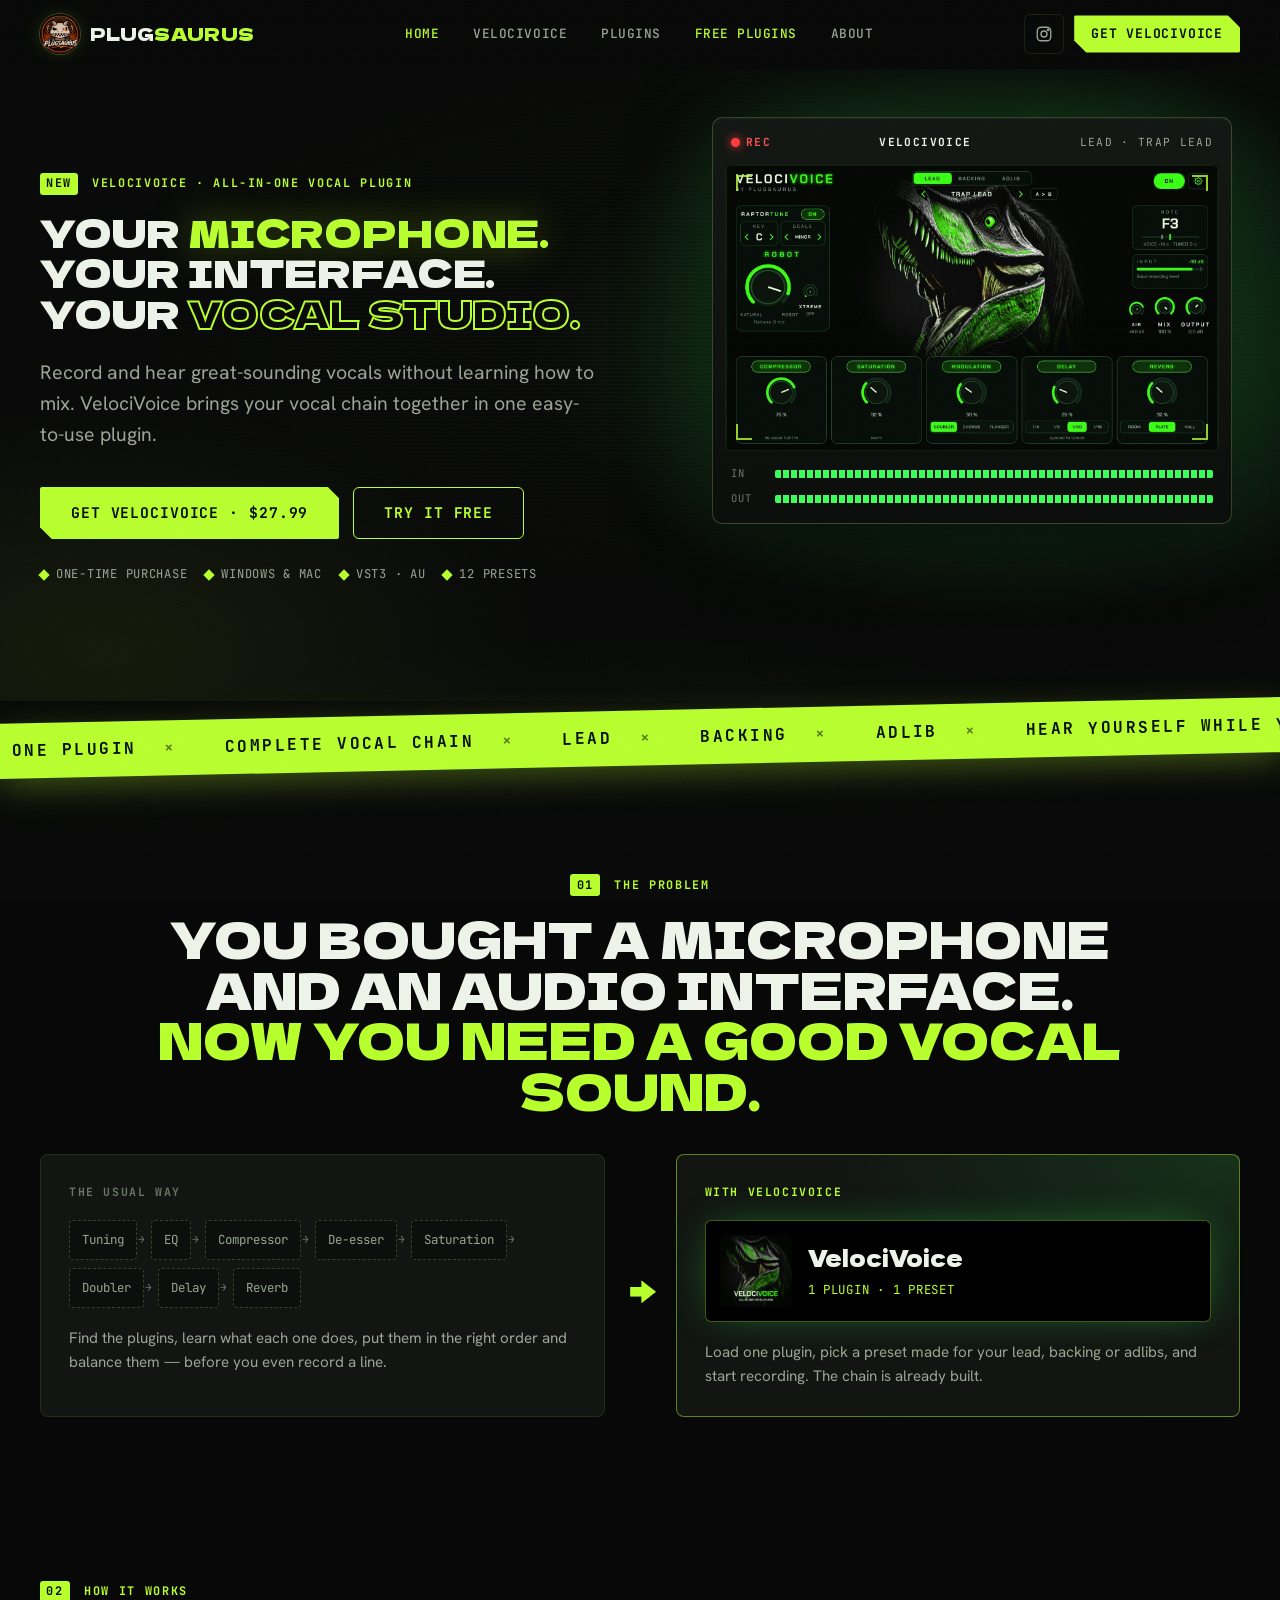
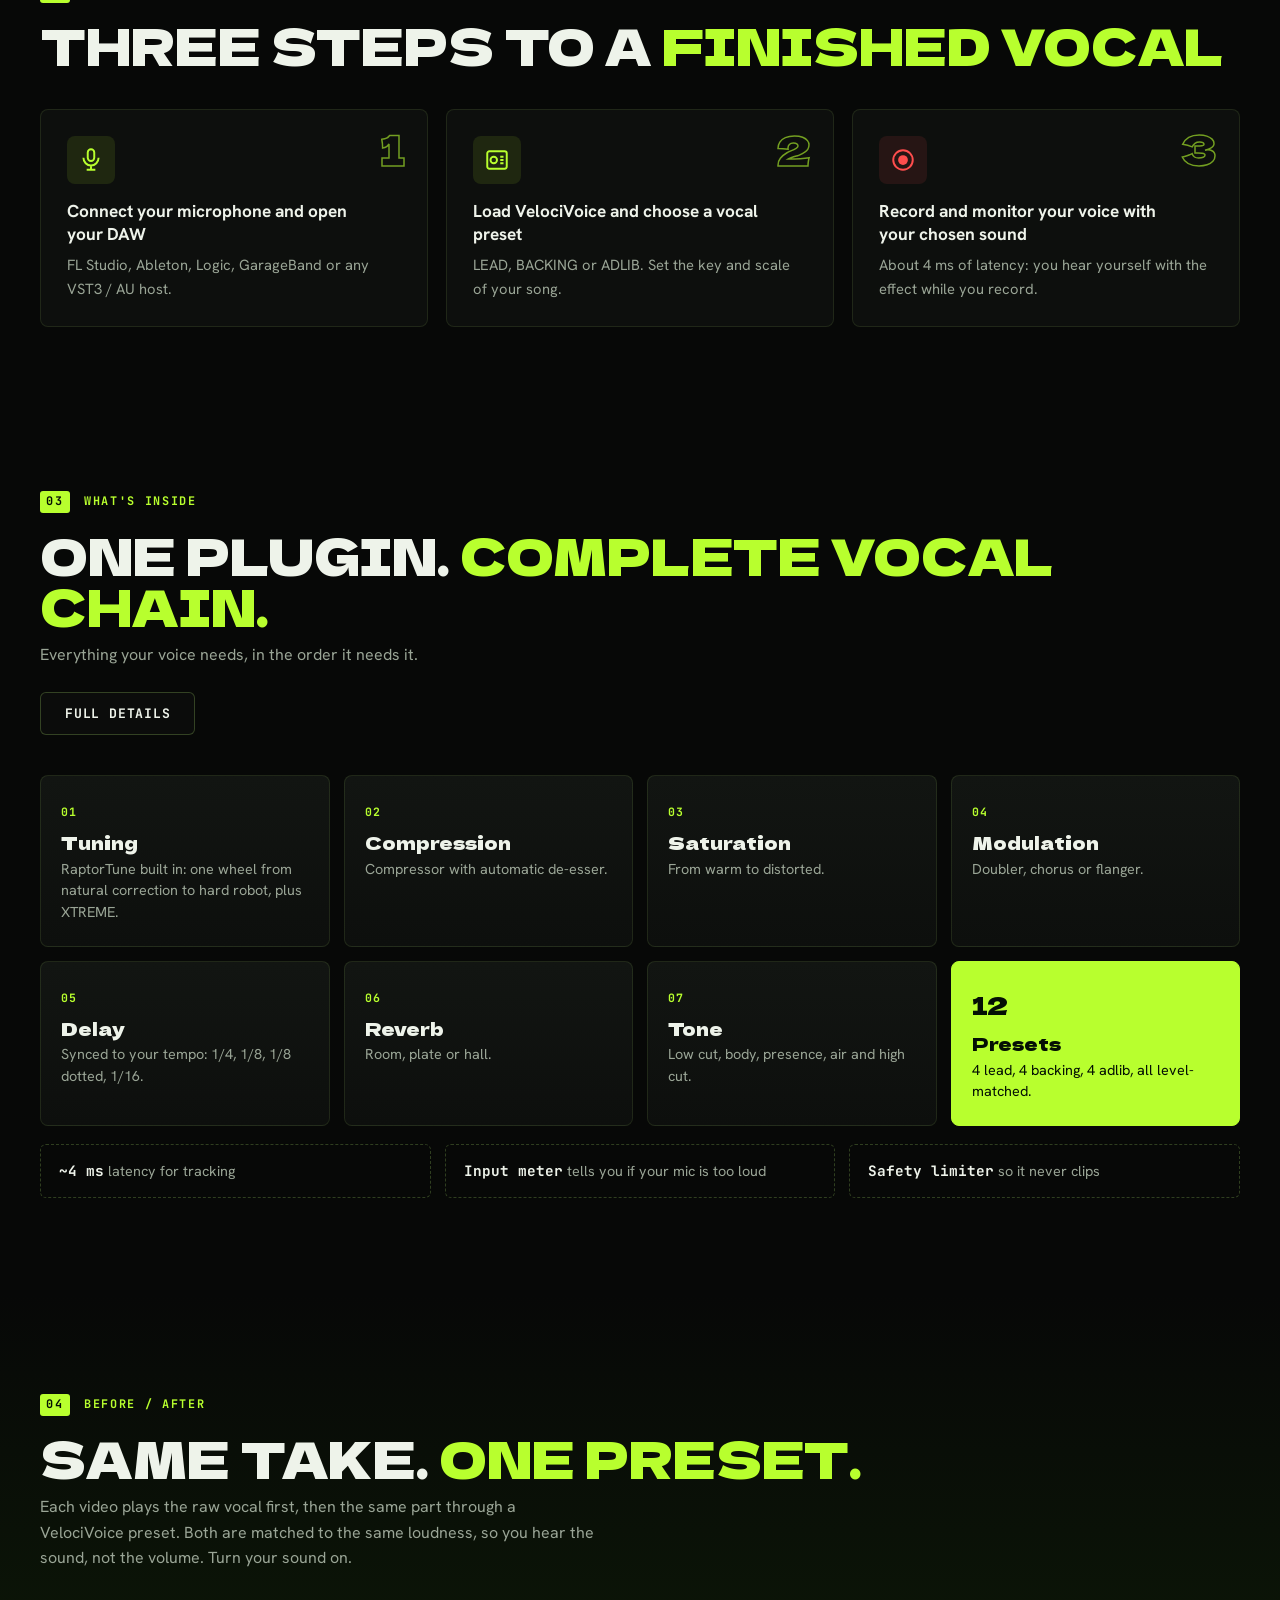
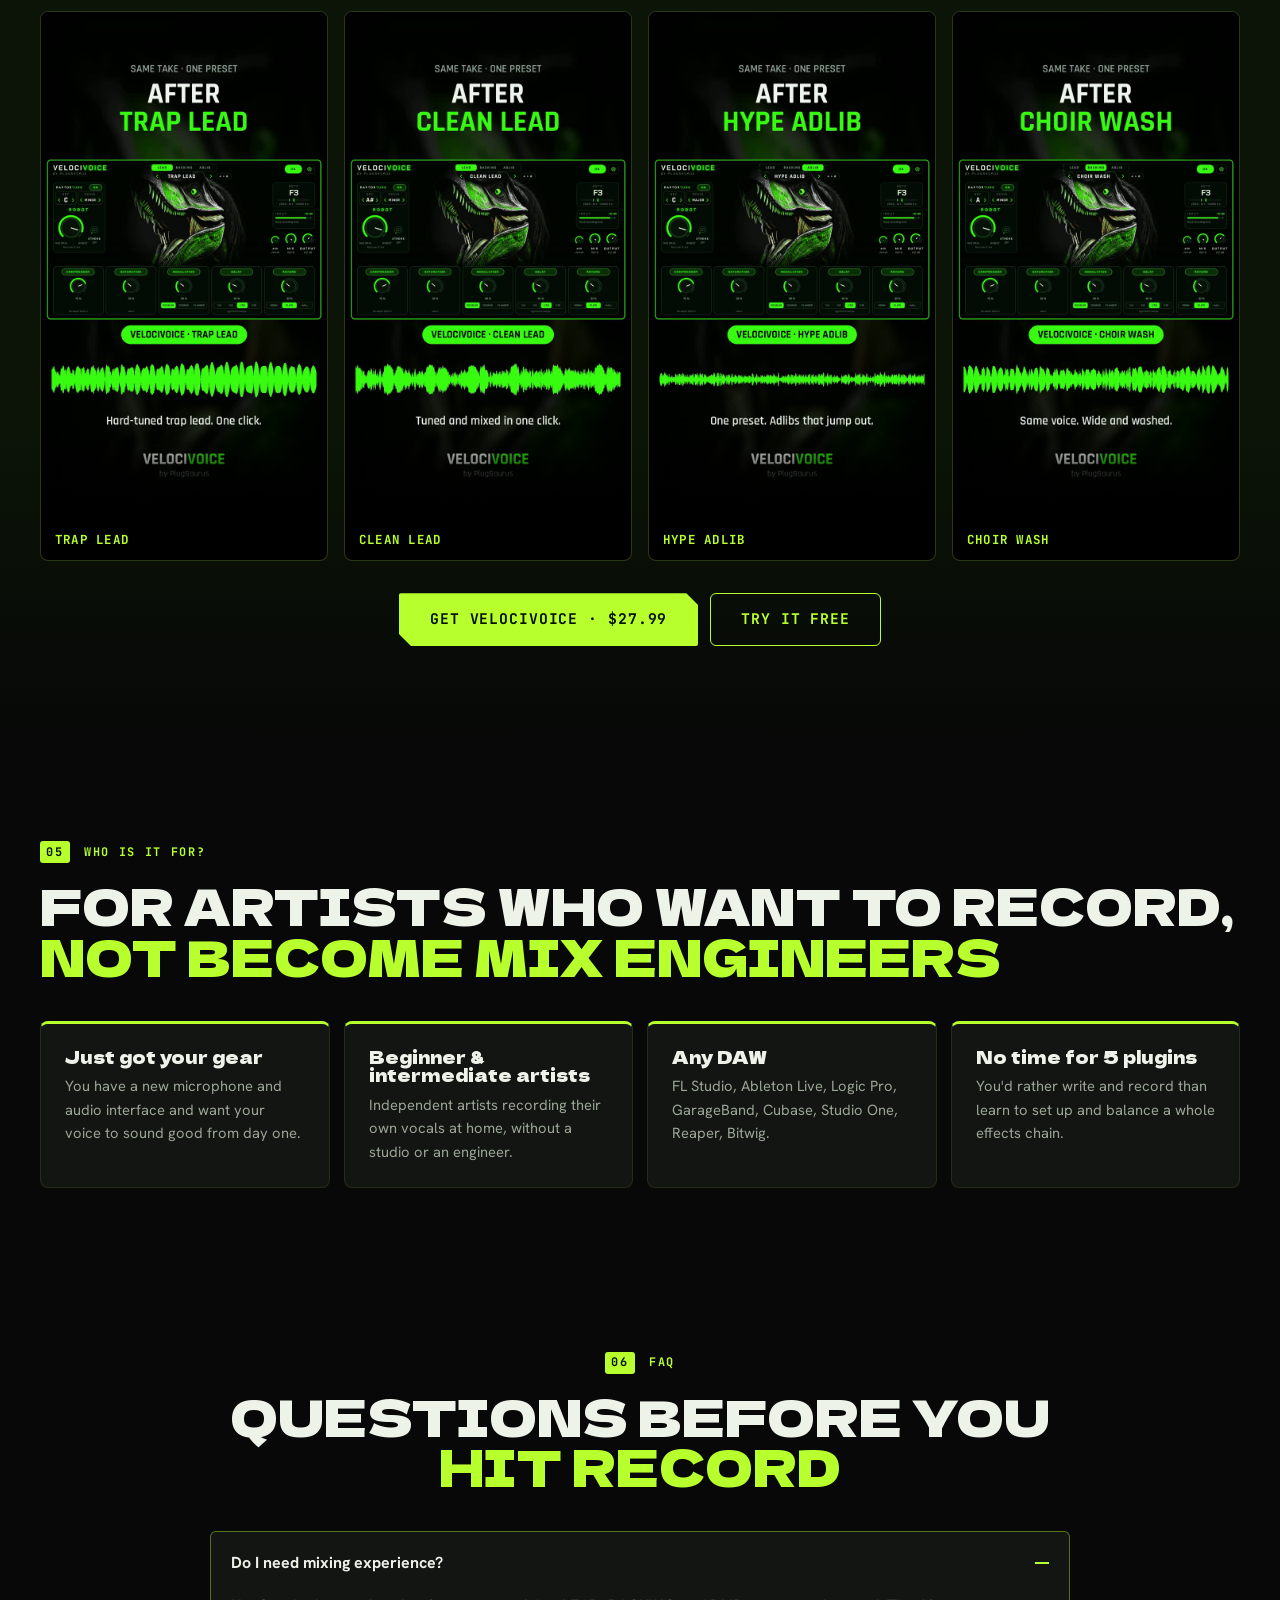
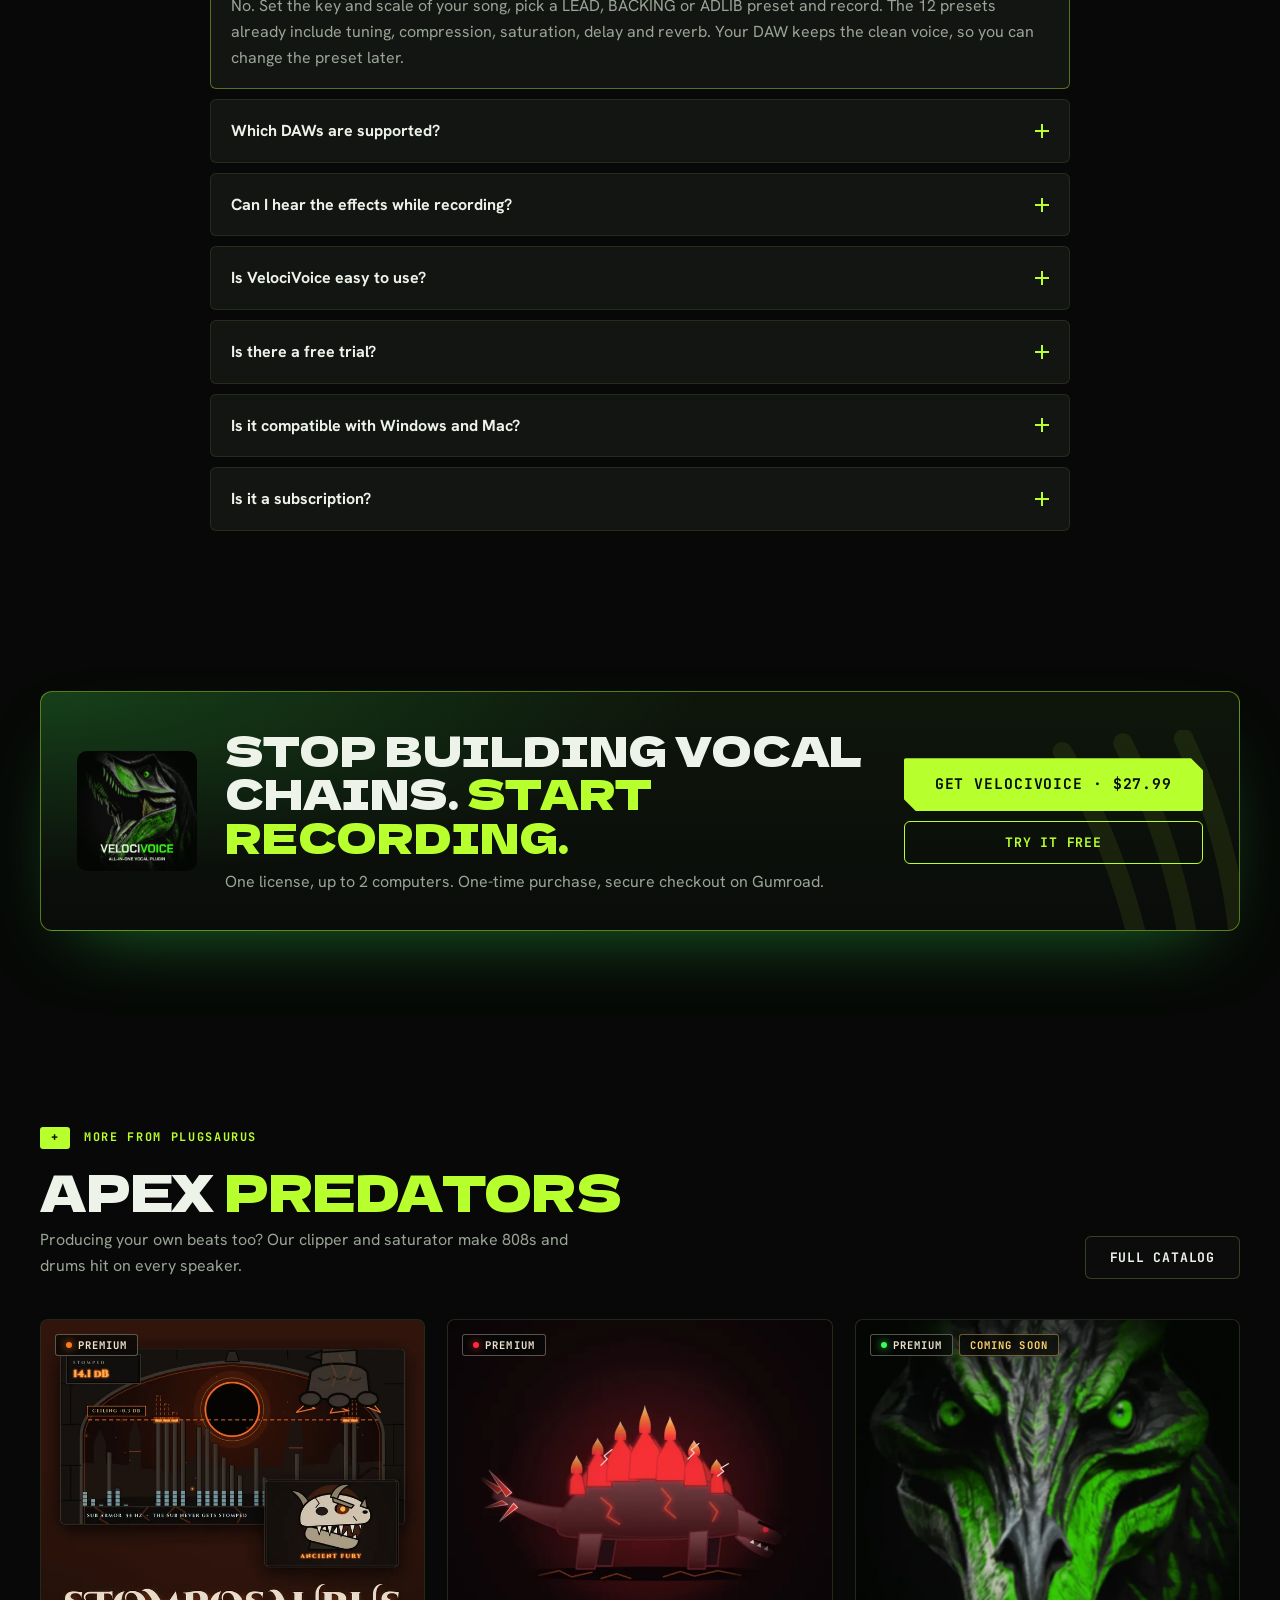
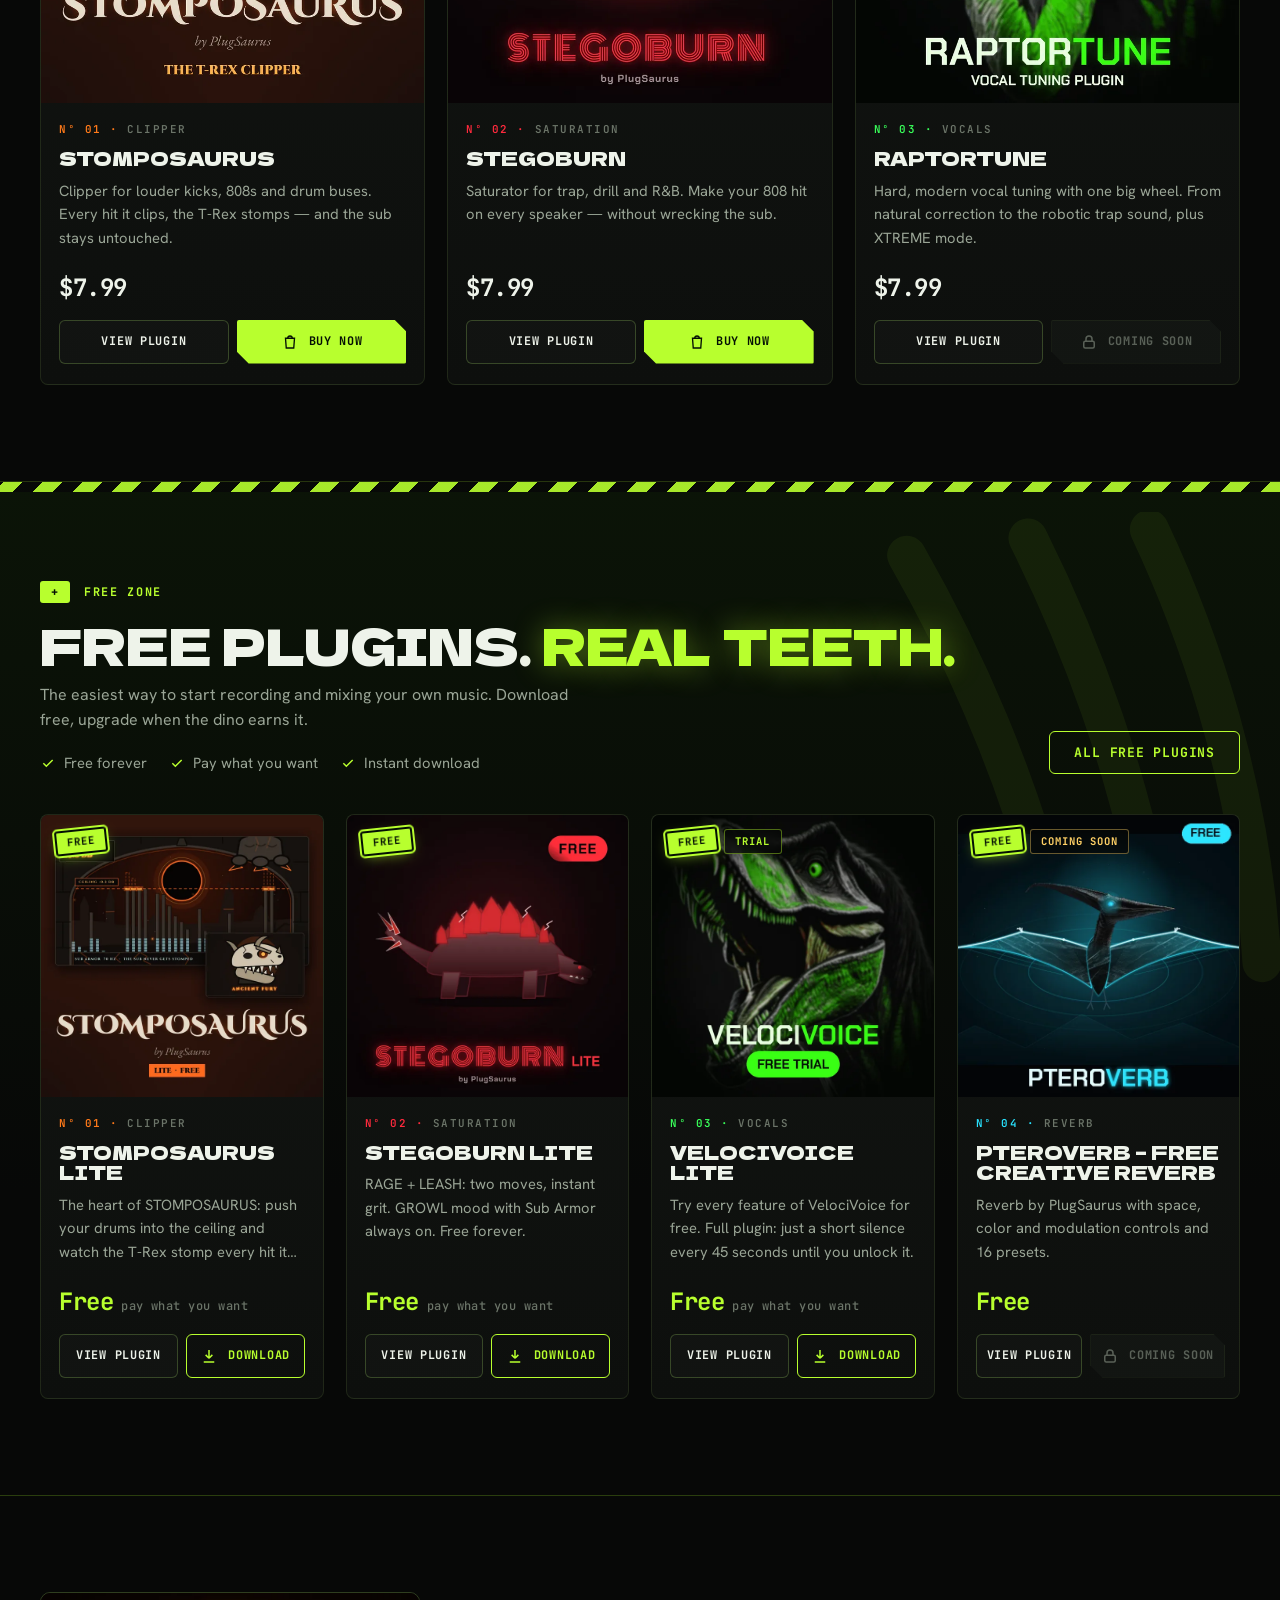
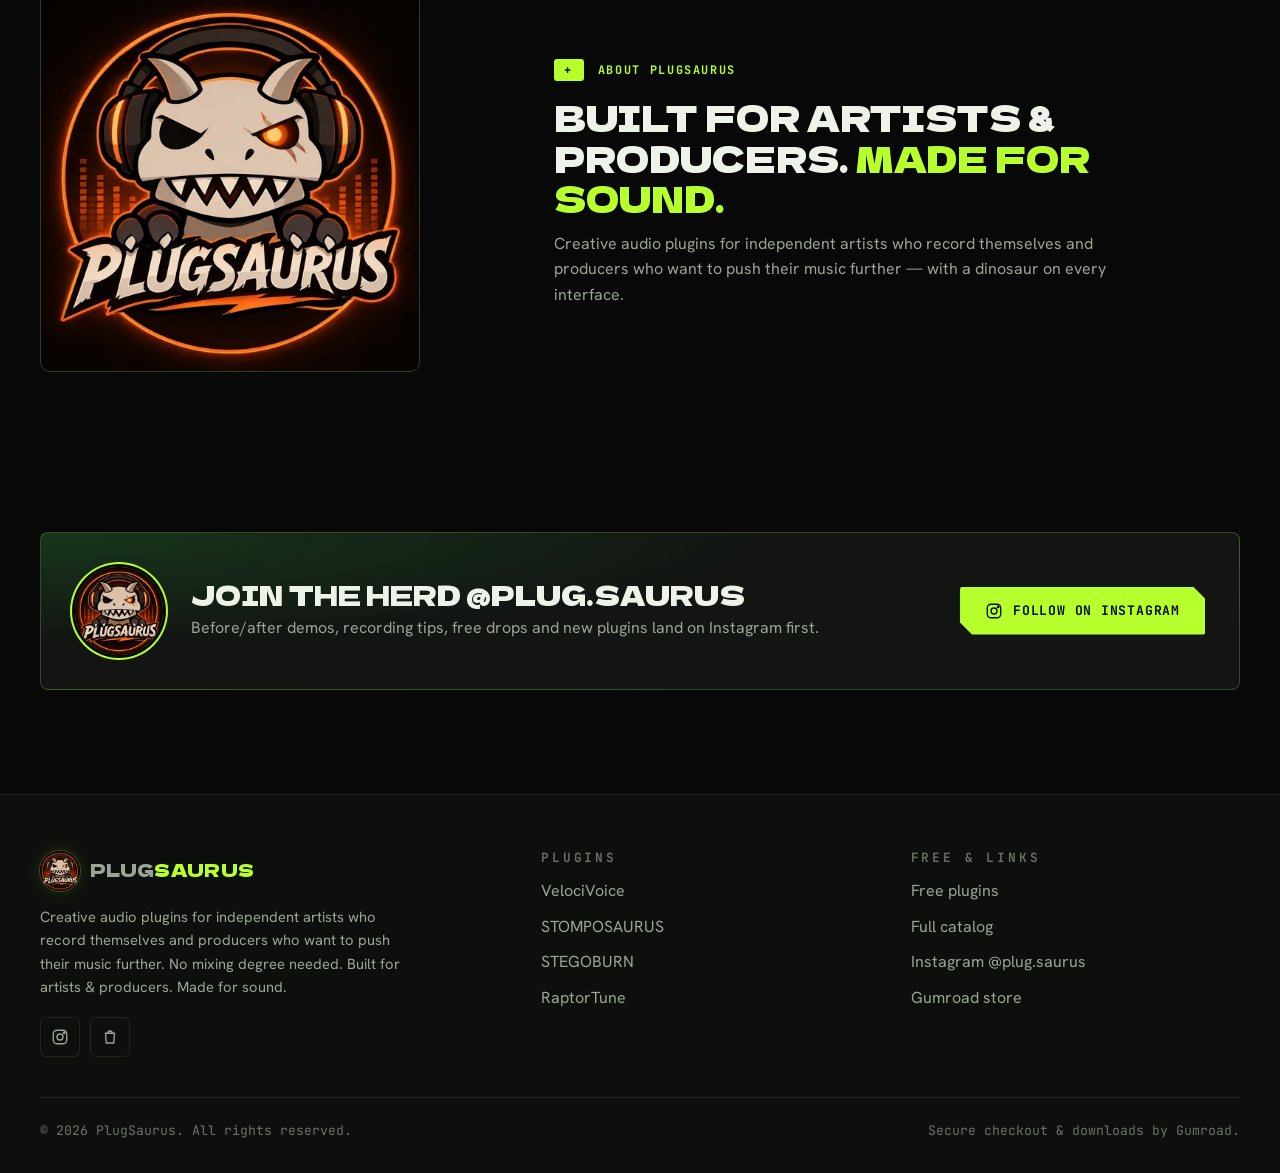
==== commit 57001678: "Black Friday 2026: date-based promo for RaptorTune and PTEROVERB Promos in site.json switch on/off b" ====
--- a/index.html
+++ b/index.html
@@ -68,6 +68,8 @@
       </div>
     </section>
 
+    <div id="promo-slot"></div>
+
     <div class="marquee" aria-hidden="true"><div class="marquee-track" id="marquee"></div></div>
 
     <!-- 2. THE PROBLEM -->
--- a/assets/css/styles.css
+++ b/assets/css/styles.css
@@ -709,3 +709,46 @@
 @media (max-width: 900px) { .vv-hero .hero-grid { grid-template-columns: 1fr; } .vv-hero h1 { font-size: clamp(1.55rem, 7.4vw, 2.6rem); } }
 .final-box .hl { color: var(--lime); }
 main { overflow-x: clip; }
+.nav-links a { white-space: nowrap; }
+@media (min-width: 861px) and (max-width: 1100px) { .nav-links a { padding: 8px 10px; } .nav-cta .hide-sm { display: none; } }
+
+/* =========================================================
+   PROMOCIONES CON FECHA (Black Friday)
+   ========================================================= */
+.promo-bar { background: var(--lime); color: #041004; position: relative; z-index: 60; }
+.promo-bar-in { display: flex; align-items: center; justify-content: center; gap: 10px 18px; flex-wrap: wrap; padding: 9px 0; font-family: var(--font-mono); font-size: .78rem; font-weight: 700; letter-spacing: .04em; text-align: center; }
+.promo-tag { background: #041004; color: var(--lime); padding: 3px 8px; border-radius: 3px; text-transform: uppercase; letter-spacing: .12em; }
+.promo-msg { text-transform: uppercase; }
+.promo-count b { font-variant-numeric: tabular-nums; background: rgba(4,16,4,.12); padding: 2px 6px; border-radius: 3px; }
+.promo-go { color: #041004; text-decoration: underline; text-underline-offset: 3px; }
+@media (max-width: 640px) { .promo-bar-in { font-size: .7rem; gap: 6px 10px; } .promo-msg { flex-basis: 100%; order: -1; } }
+
+.badge-bf { background: #041004; color: var(--lime); border-color: var(--lime); }
+.price .was { font-size: .62em; color: var(--dim); font-weight: 500; text-decoration-thickness: 2px; }
+.promo-timer { font-family: var(--font-mono); font-size: .82rem; color: var(--lime); }
+.promo-timer b { font-variant-numeric: tabular-nums; }
+
+.promo-zone { background: linear-gradient(180deg, #0b1407, #070807); border-block: 1px solid rgba(184,255,46,.25); overflow: hidden; }
+.promo-zone::before { content: ""; position: absolute; left: 0; right: 0; top: 0; height: 10px; background: repeating-linear-gradient(-45deg, var(--lime) 0 14px, #070807 14px 28px); }
+.promo-zone .container { position: relative; }
+.promo-big-count { display: flex; flex-direction: column; align-items: flex-end; gap: 4px; font-family: var(--font-mono); }
+.promo-big-count span { font-size: .72rem; letter-spacing: .16em; text-transform: uppercase; color: var(--muted); }
+.promo-big-count b { font-family: var(--font-display); font-weight: 400; font-size: clamp(1.8rem, 4vw, 3rem); color: var(--lime); font-variant-numeric: tabular-nums; line-height: 1; text-shadow: 0 0 30px rgba(184,255,46,.35); }
+.promo-grid { display: grid; grid-template-columns: 1fr 1fr; gap: 22px; }
+.promo-card { display: flex; flex-direction: column; border-radius: var(--radius); overflow: hidden; border: 1px solid color-mix(in srgb, var(--accent) 45%, transparent); background: var(--surface); transition: transform .3s var(--ease), box-shadow .3s; }
+.promo-card:hover { transform: translateY(-4px); box-shadow: 0 30px 70px -30px color-mix(in srgb, var(--accent) 60%, transparent); }
+.promo-media { display: block; aspect-ratio: 16 / 9; background: #000; }
+.promo-media img { width: 100%; height: 100%; object-fit: cover; }
+.promo-body { padding: 24px; display: flex; flex-direction: column; gap: 12px; }
+.promo-body h3 { font-size: clamp(1.4rem, 2.6vw, 2rem); text-transform: uppercase; }
+.promo-body p { color: var(--muted); }
+.promo-body .price { font-size: 1.8rem; }
+.promo-actions { display: flex; flex-wrap: wrap; gap: 10px; margin-top: 4px; }
+.promo-upsell { margin-top: 24px; text-align: center; color: var(--muted); }
+.promo-upsell a { color: var(--lime); font-weight: 700; }
+@media (max-width: 860px) {
+  .promo-grid { grid-template-columns: 1fr; }
+  .promo-big-count { align-items: flex-start; }
+  .promo-body { padding: 20px; }
+  .promo-actions .btn { flex: 1 1 100%; }
+}
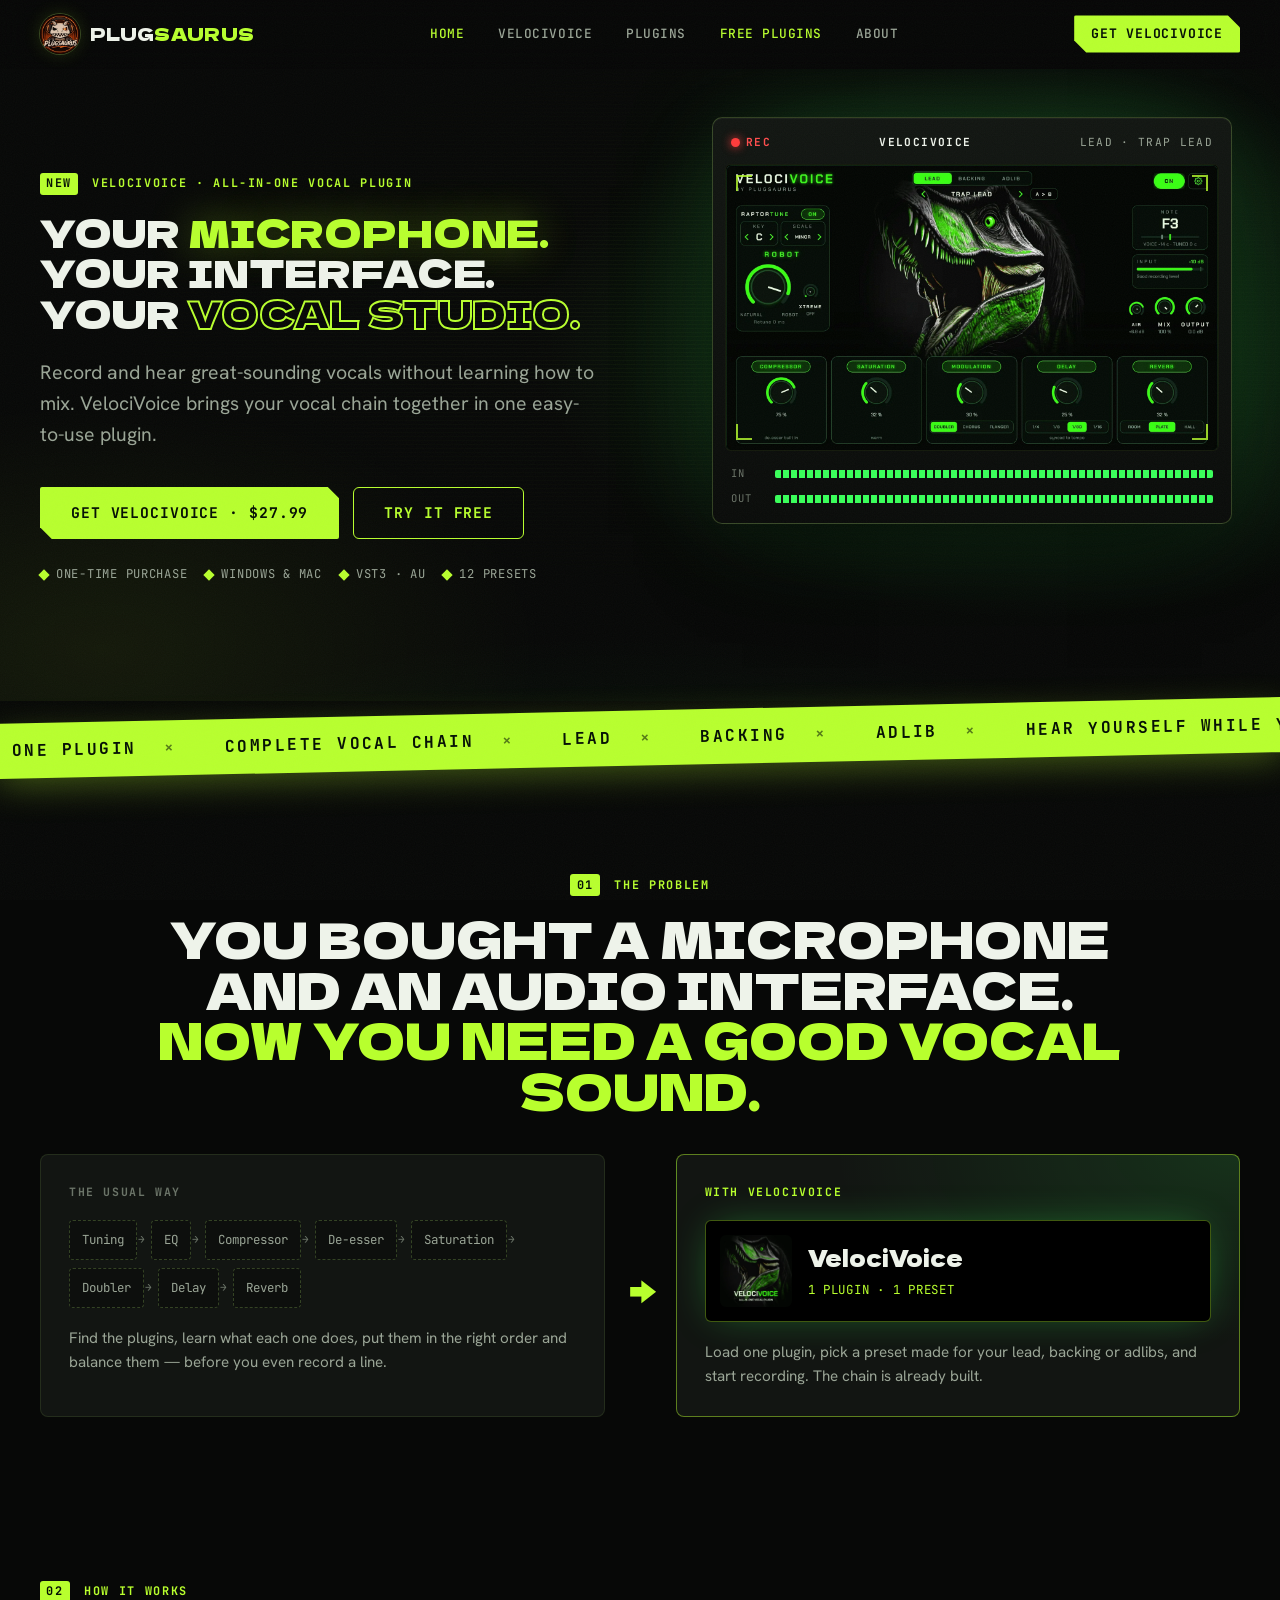
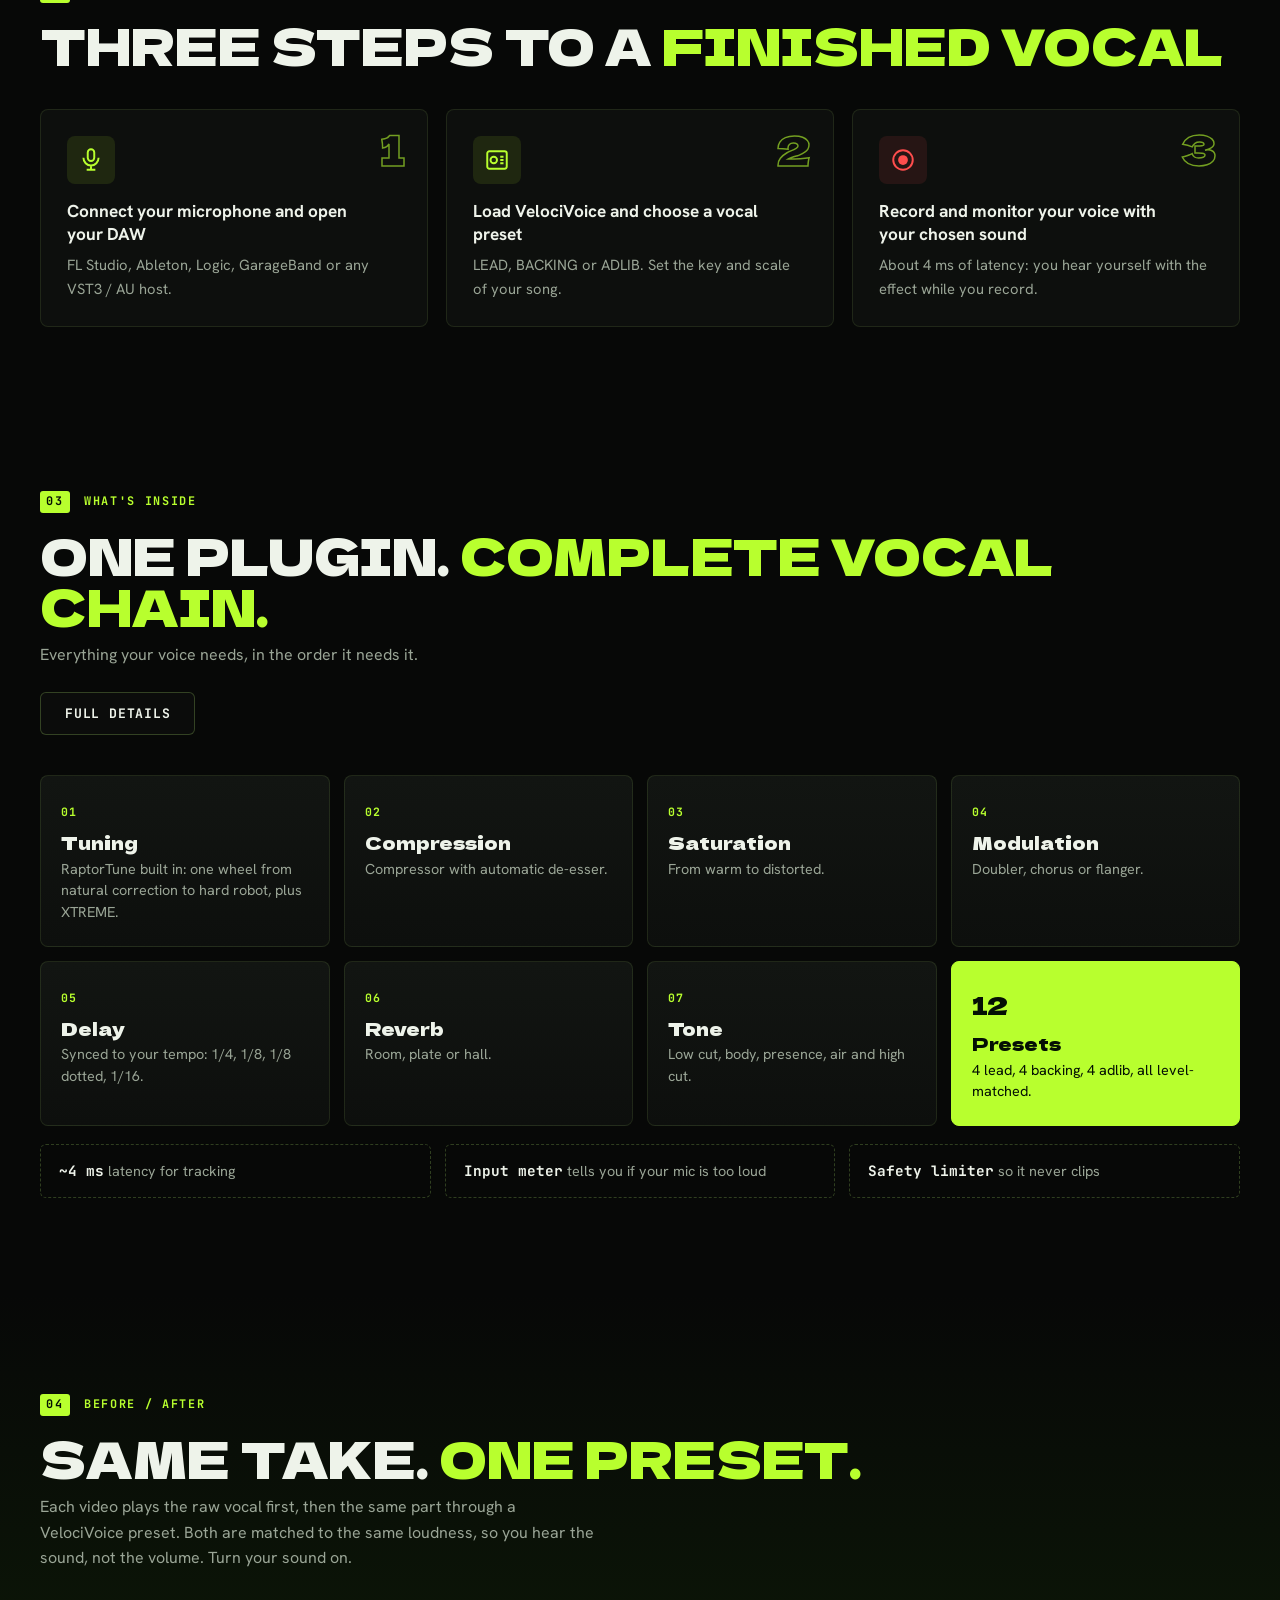
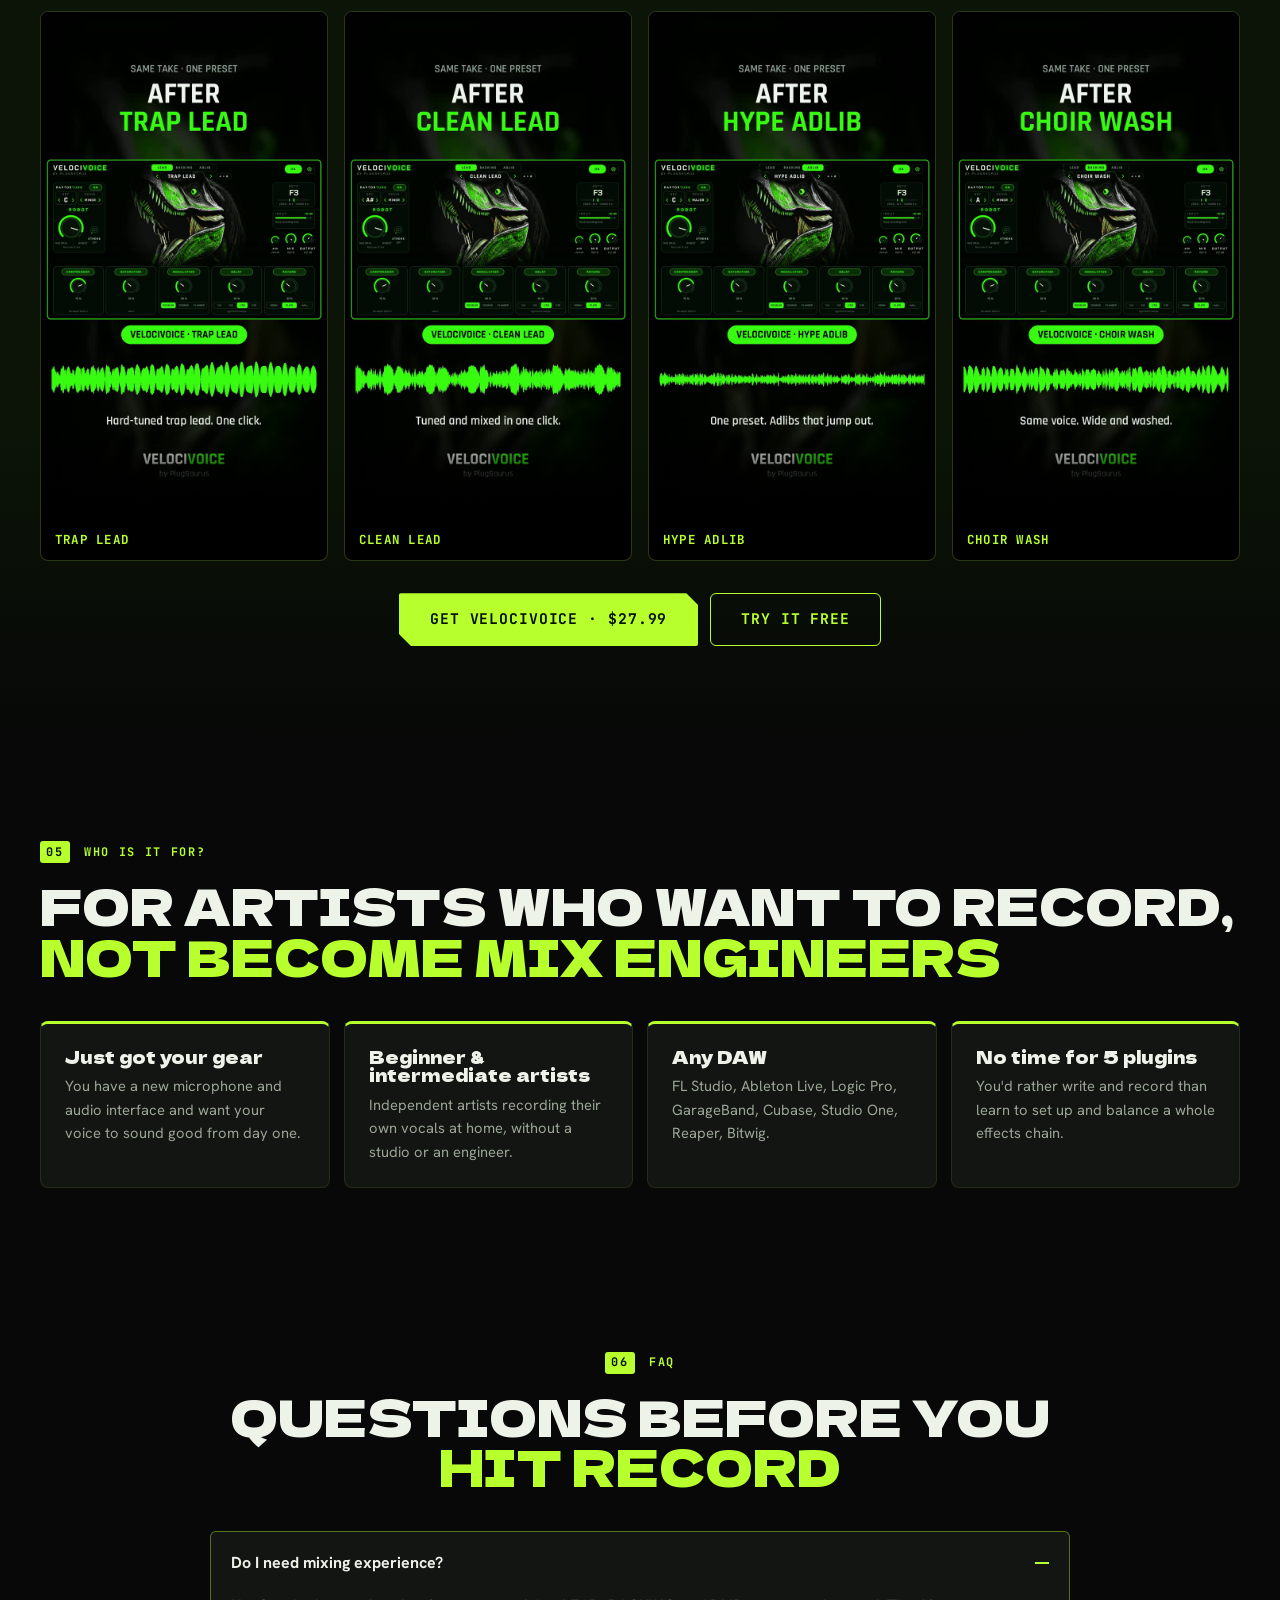
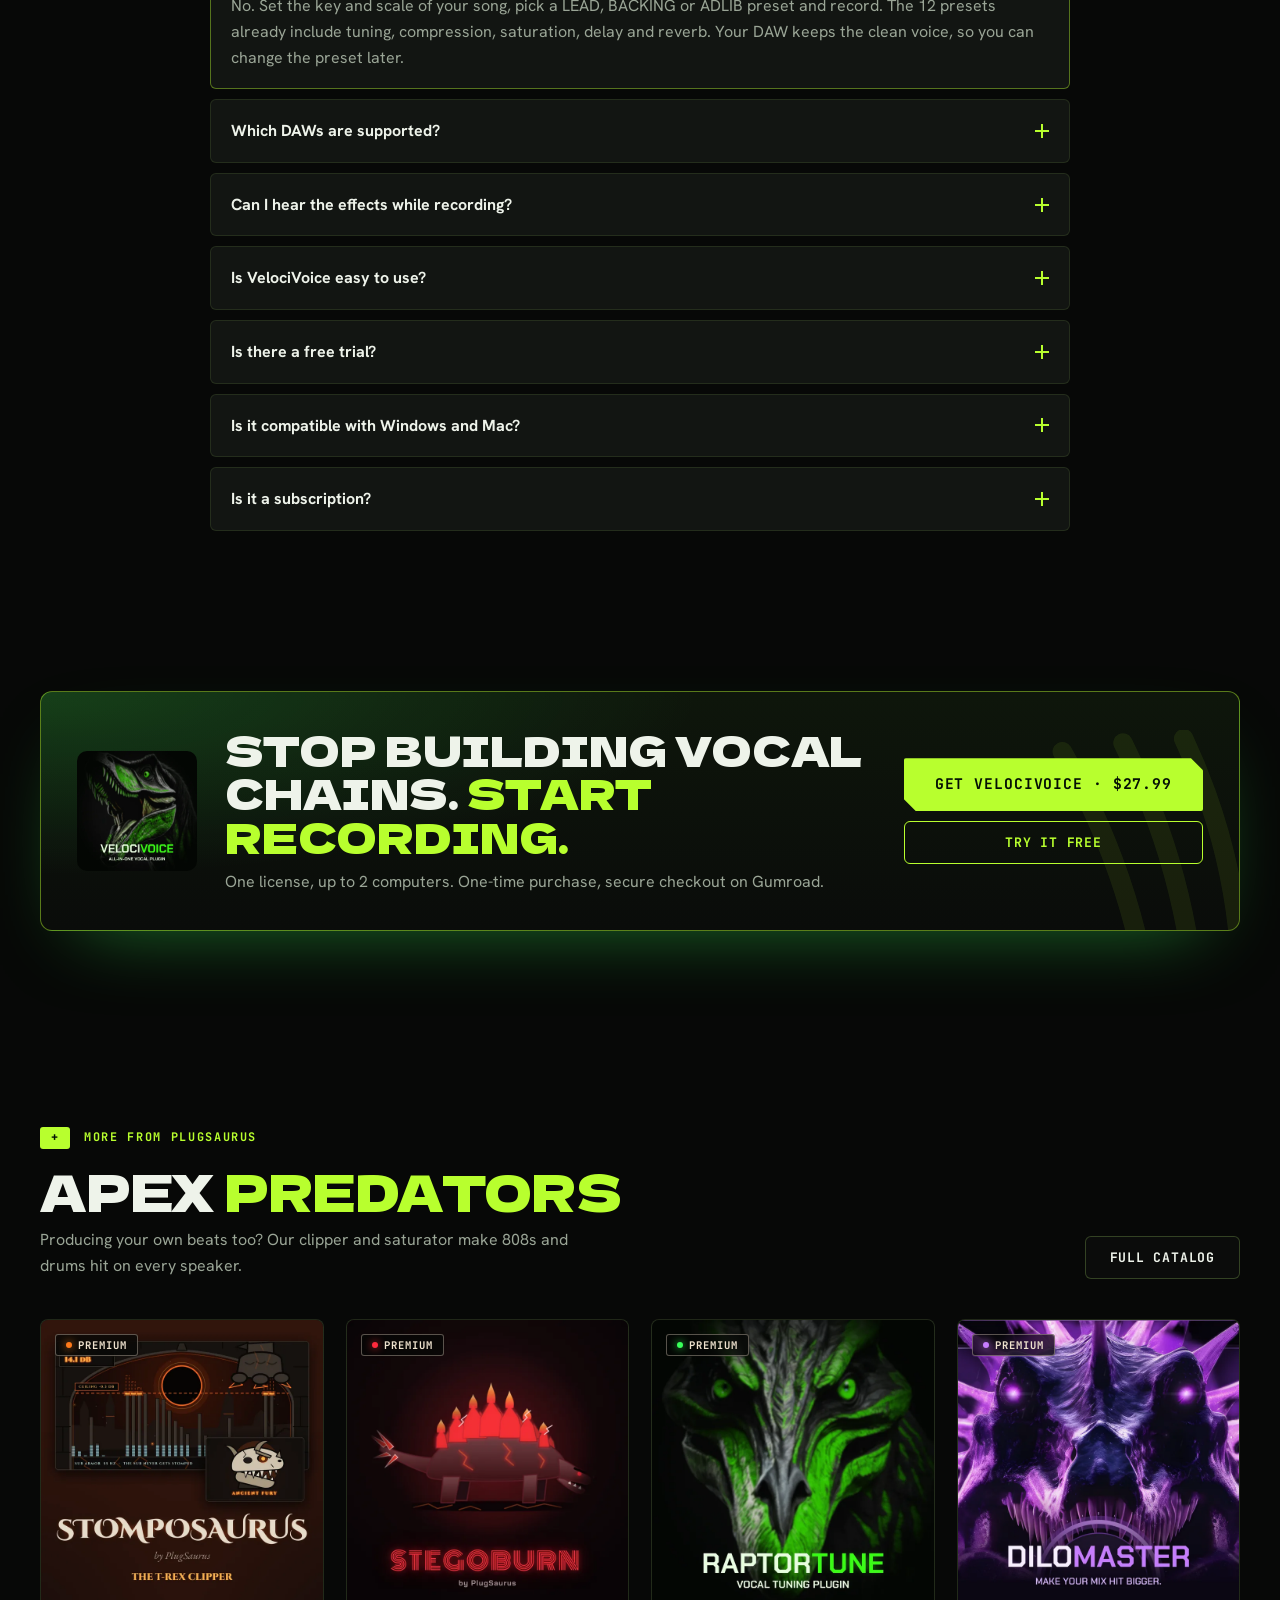
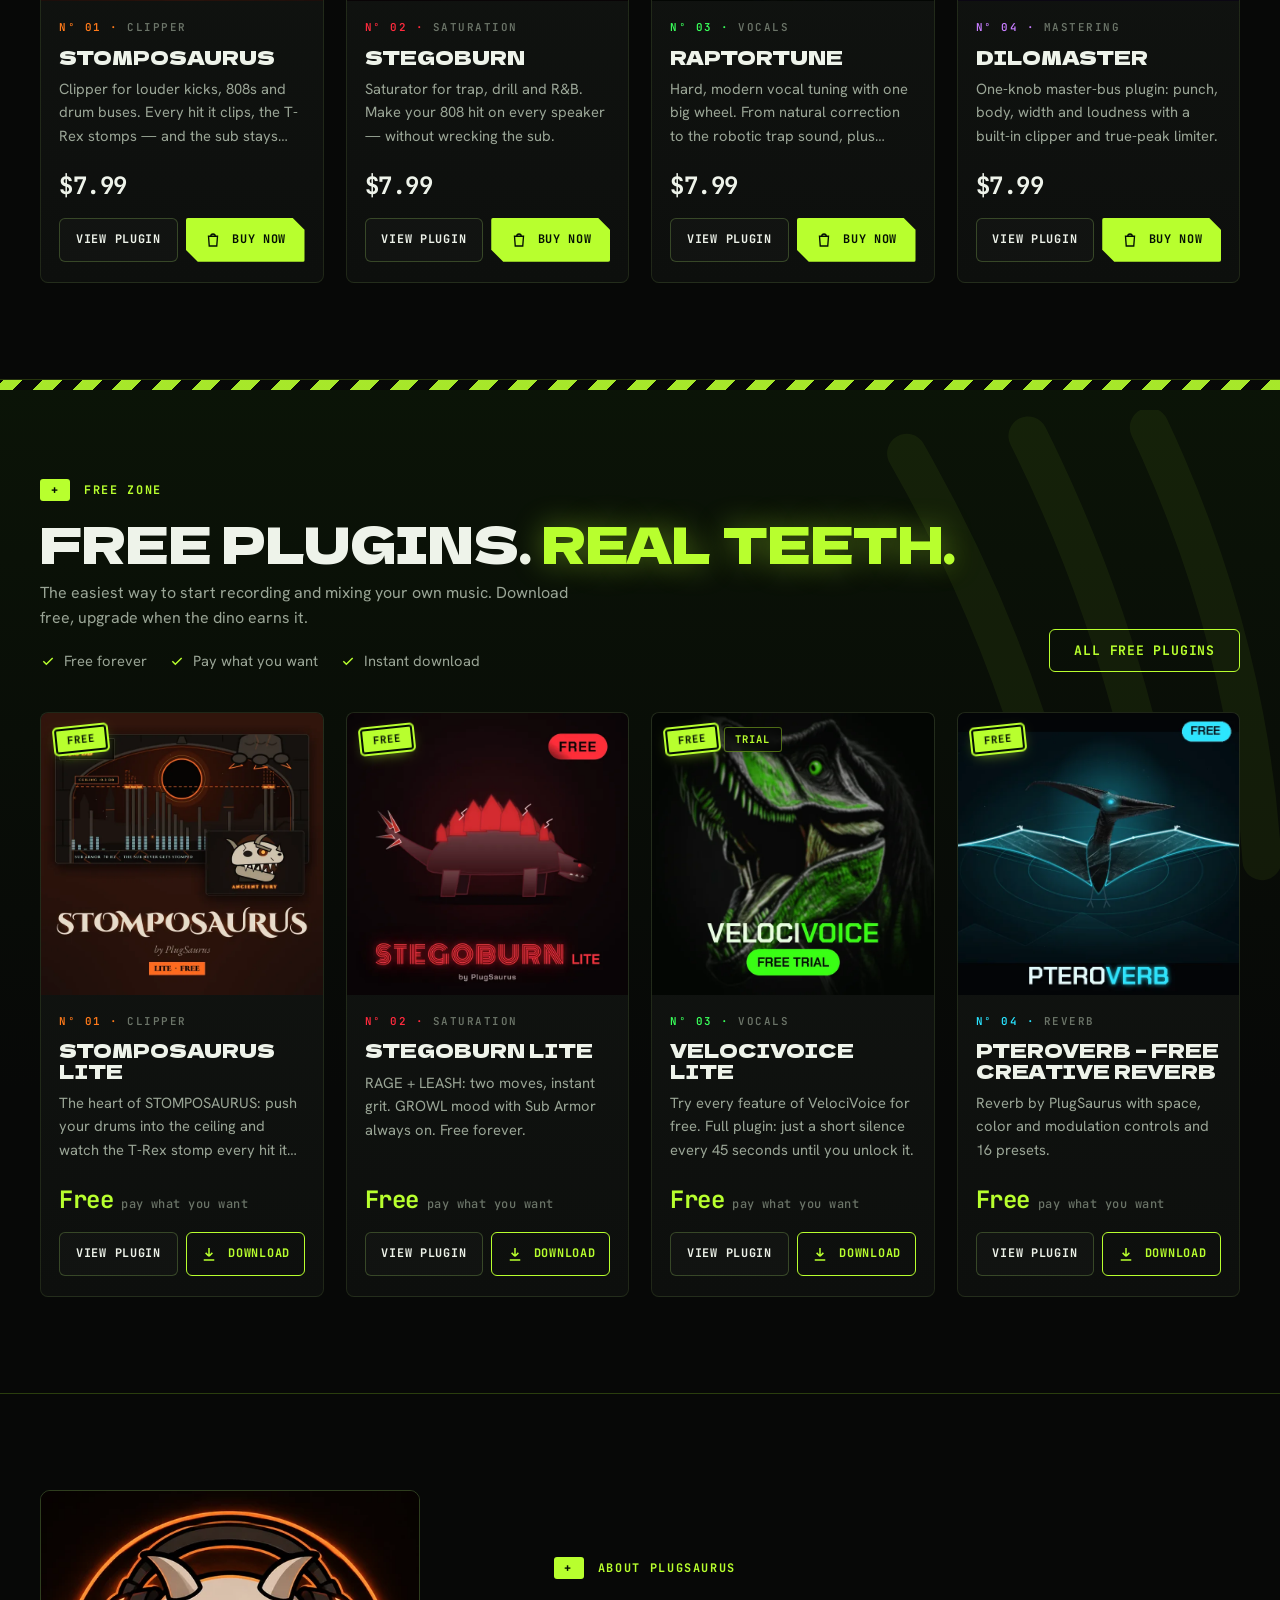
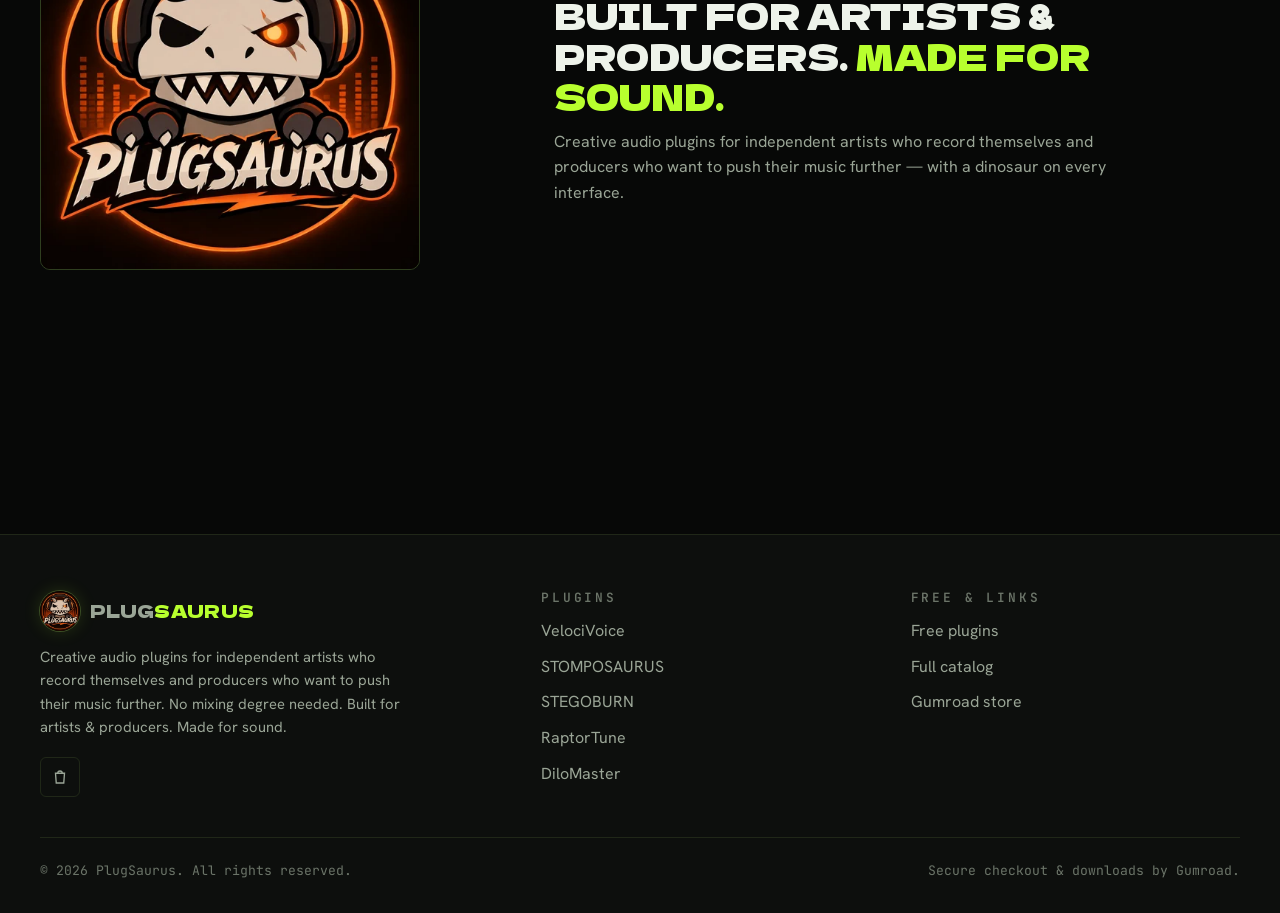
==== commit 487972dc: "Remove Instagram links (account disabled) and add RaptorTune Black Friday videos Co-Authored-By: Cla" ====
--- a/index.html
+++ b/index.html
@@ -21,7 +21,7 @@
   <link rel="stylesheet" href="assets/css/styles.css">
   <link rel="preload" as="image" href="assets/img/products/velocivoice-ui.webp">
   <script type="application/ld+json">
-  {"@context":"https://schema.org","@type":"Organization","name":"PlugSaurus","logo":"https://dreamboyzdelafinca.github.io/plugsaurus/assets/img/logo-512.webp","sameAs":["https://www.instagram.com/plug.saurus/","https://dreamboyz.gumroad.com/"]}
+  {"@context":"https://schema.org","@type":"Organization","name":"PlugSaurus","logo":"https://dreamboyzdelafinca.github.io/plugsaurus/assets/img/logo-512.webp","sameAs":["https://dreamboyz.gumroad.com/"]}
   </script>
 </head>
 <body data-page="home">
